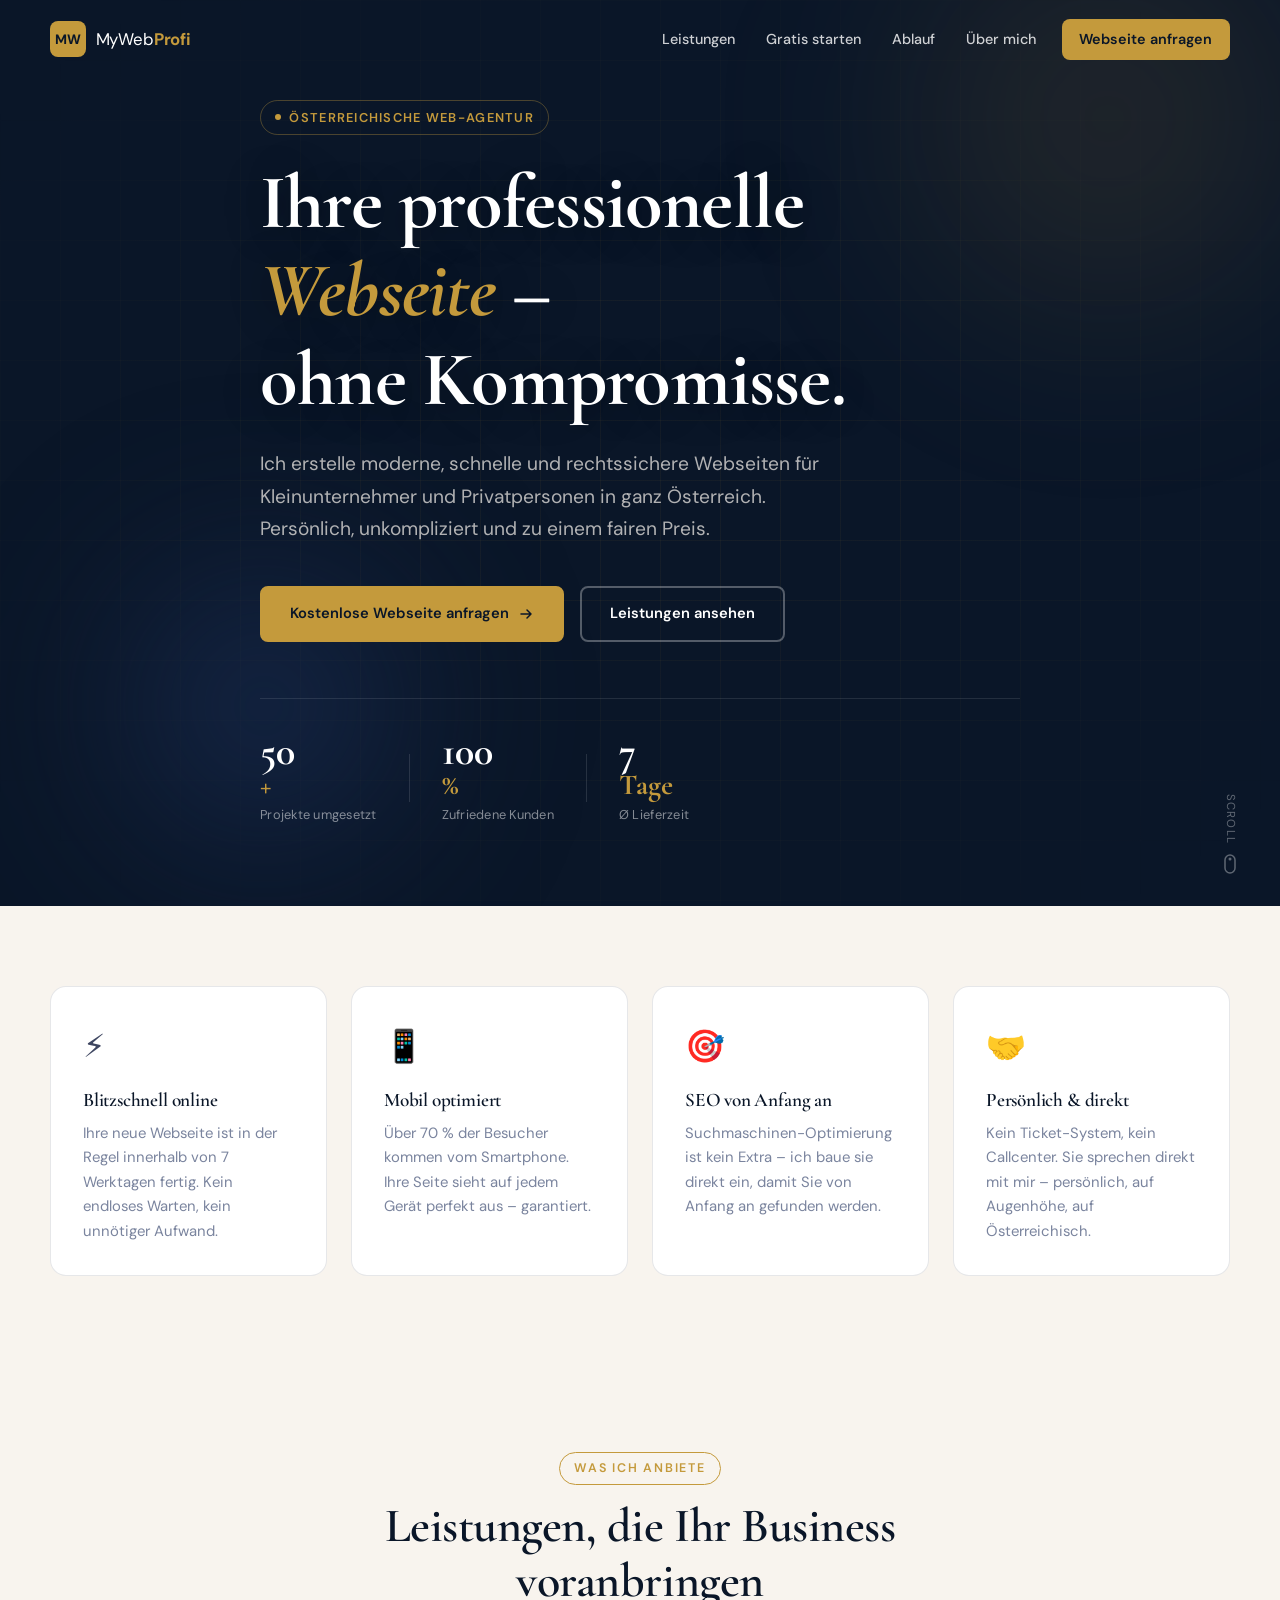
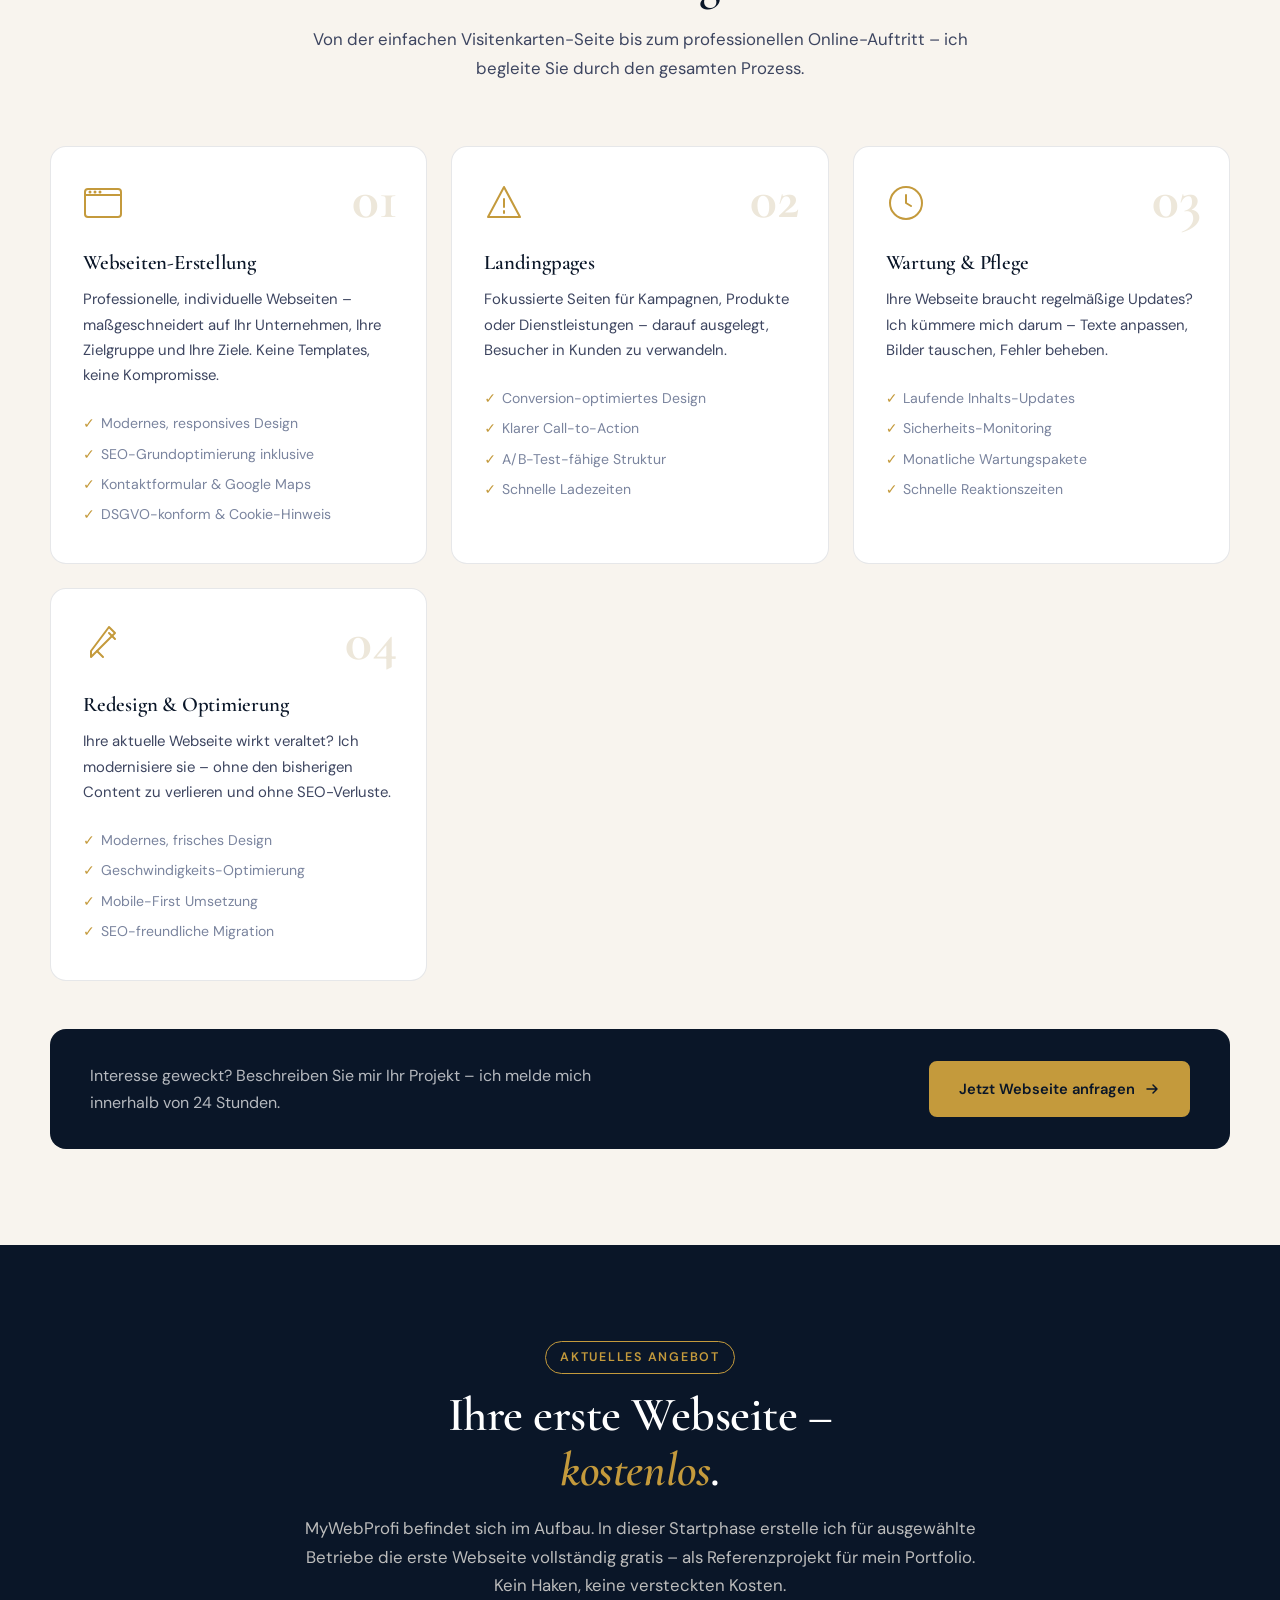
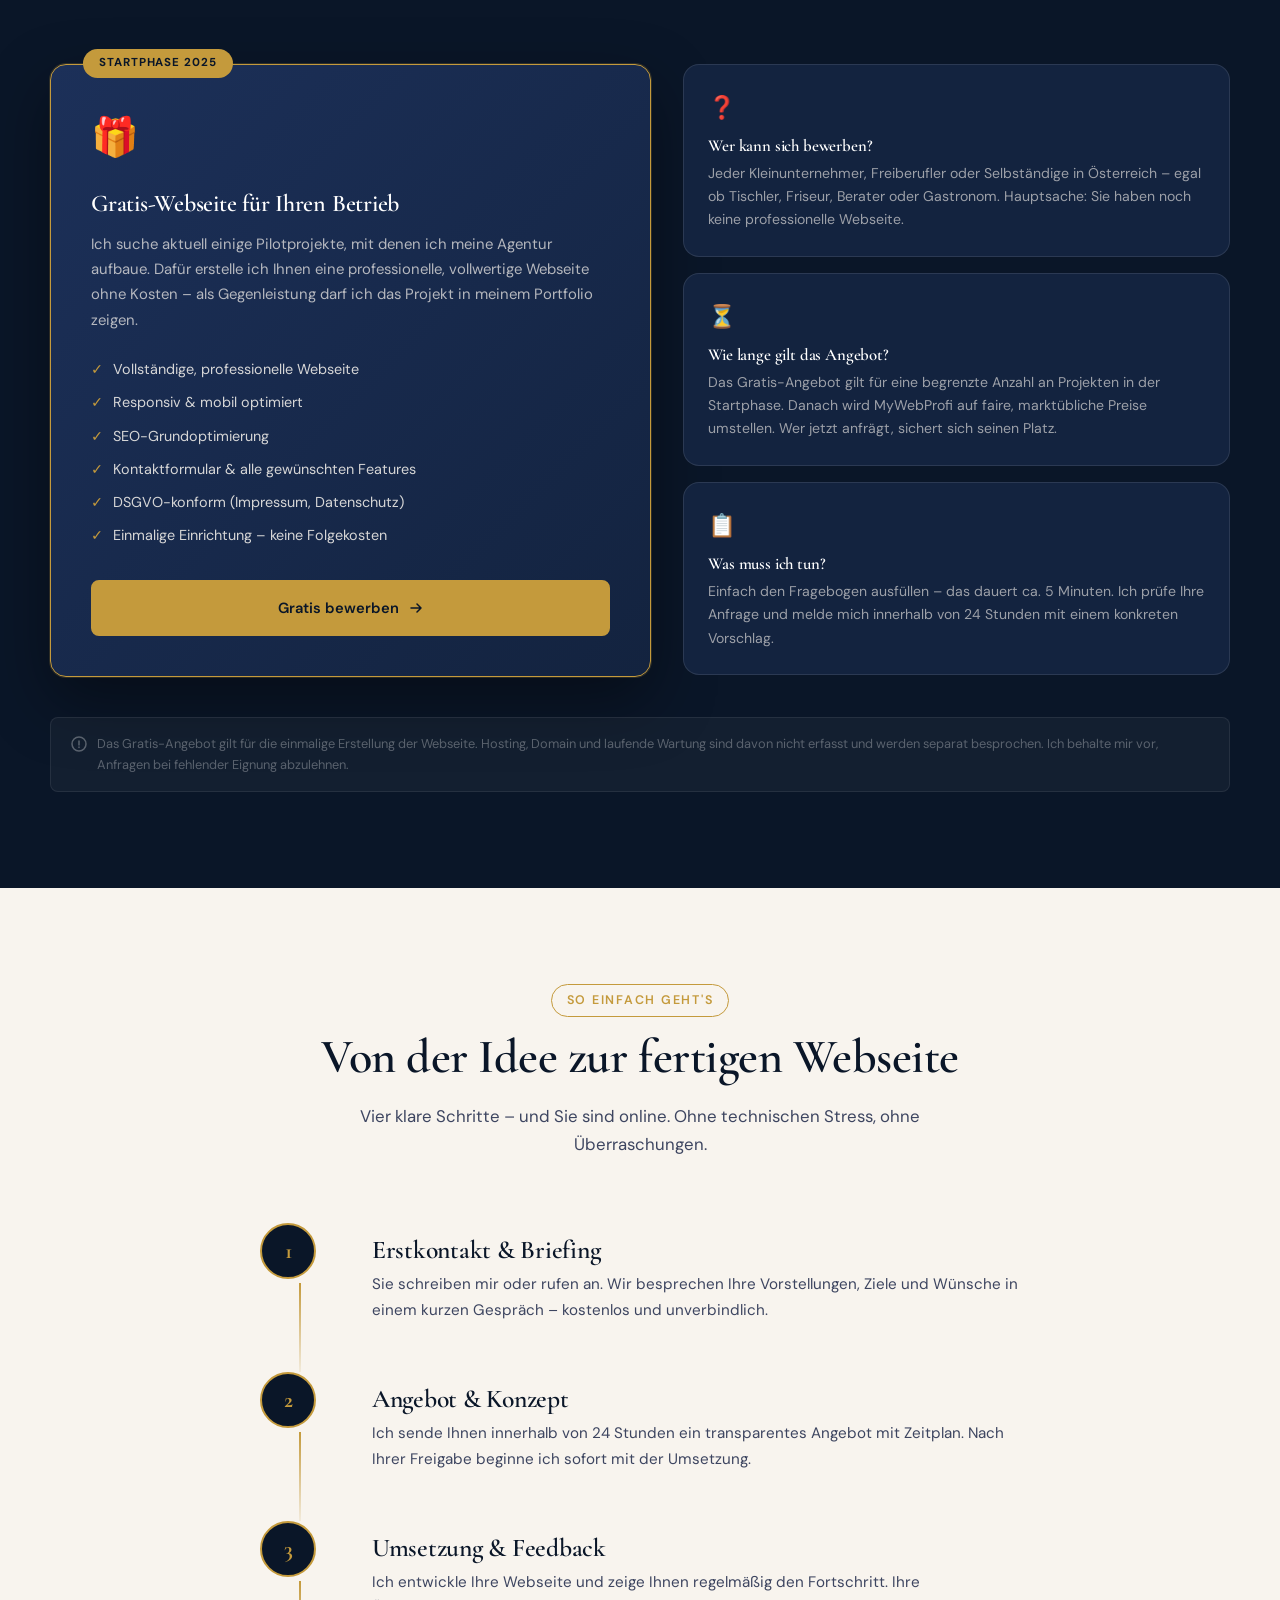
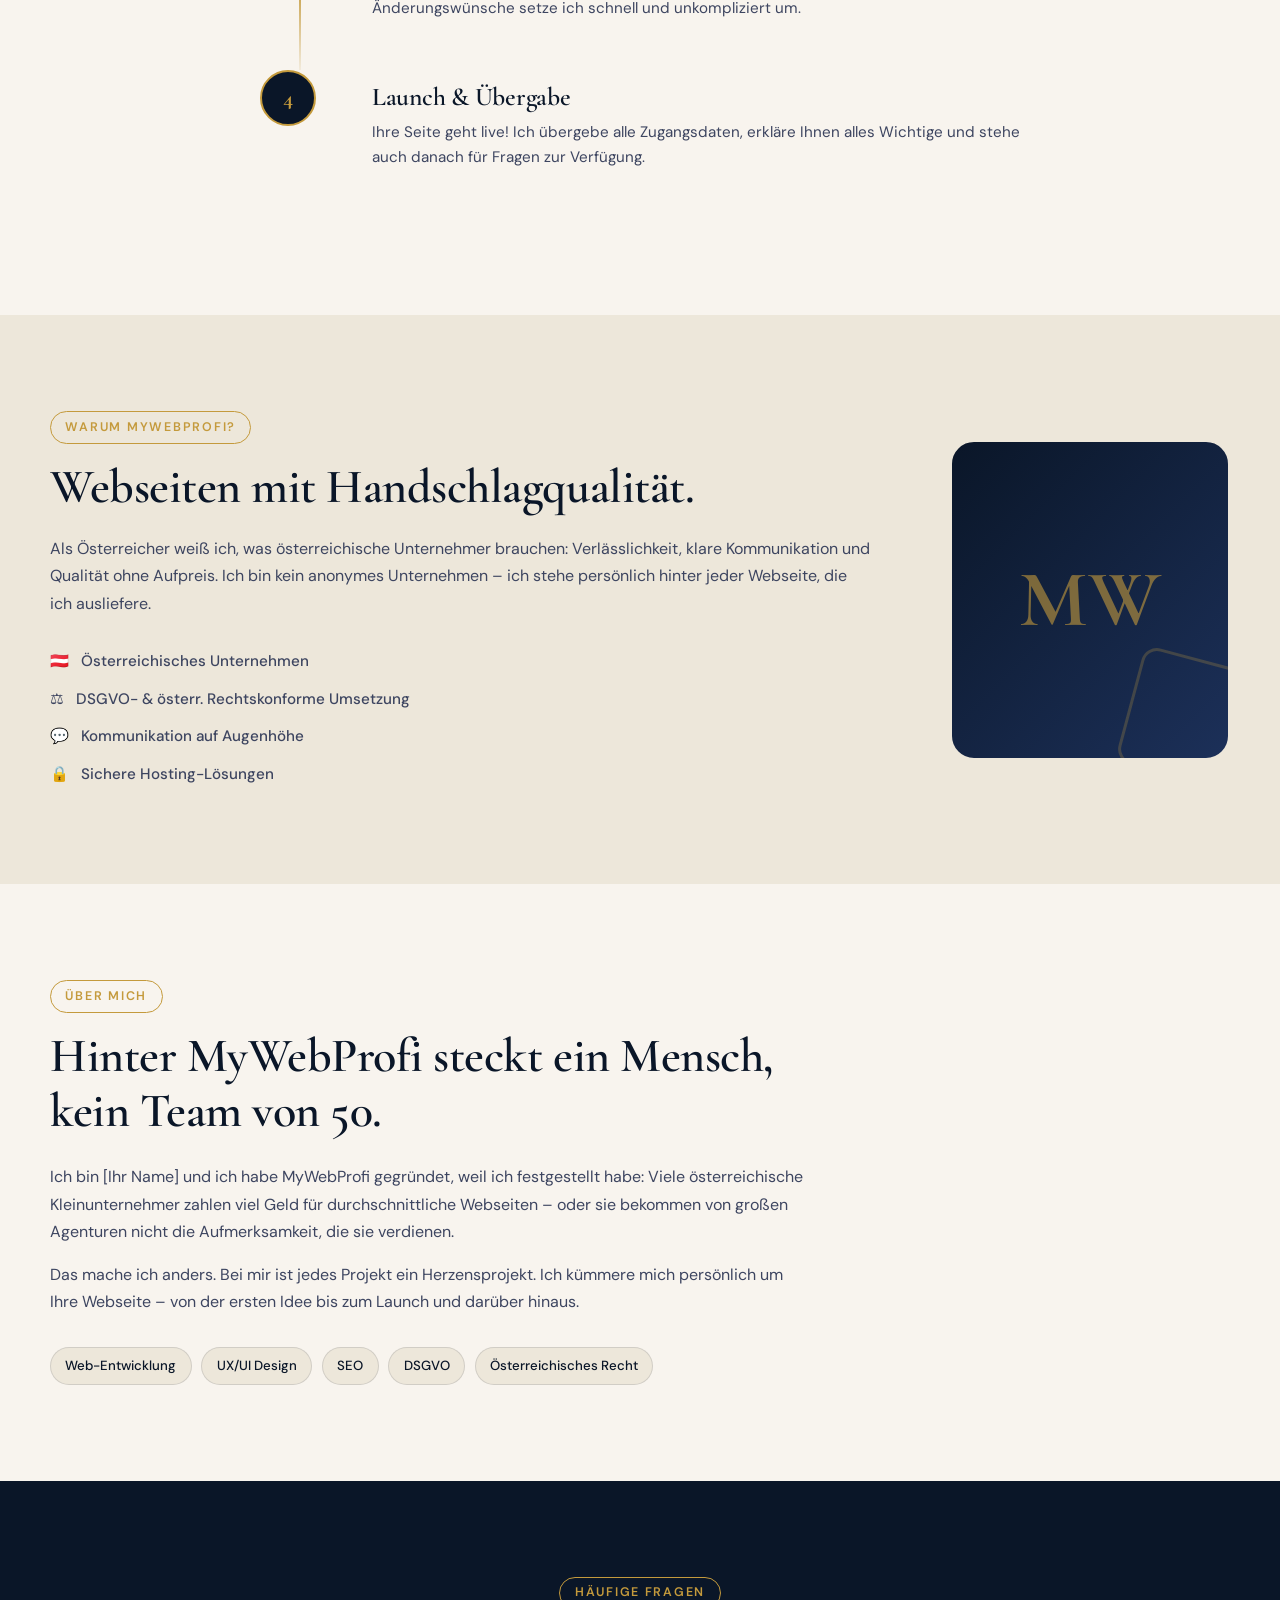
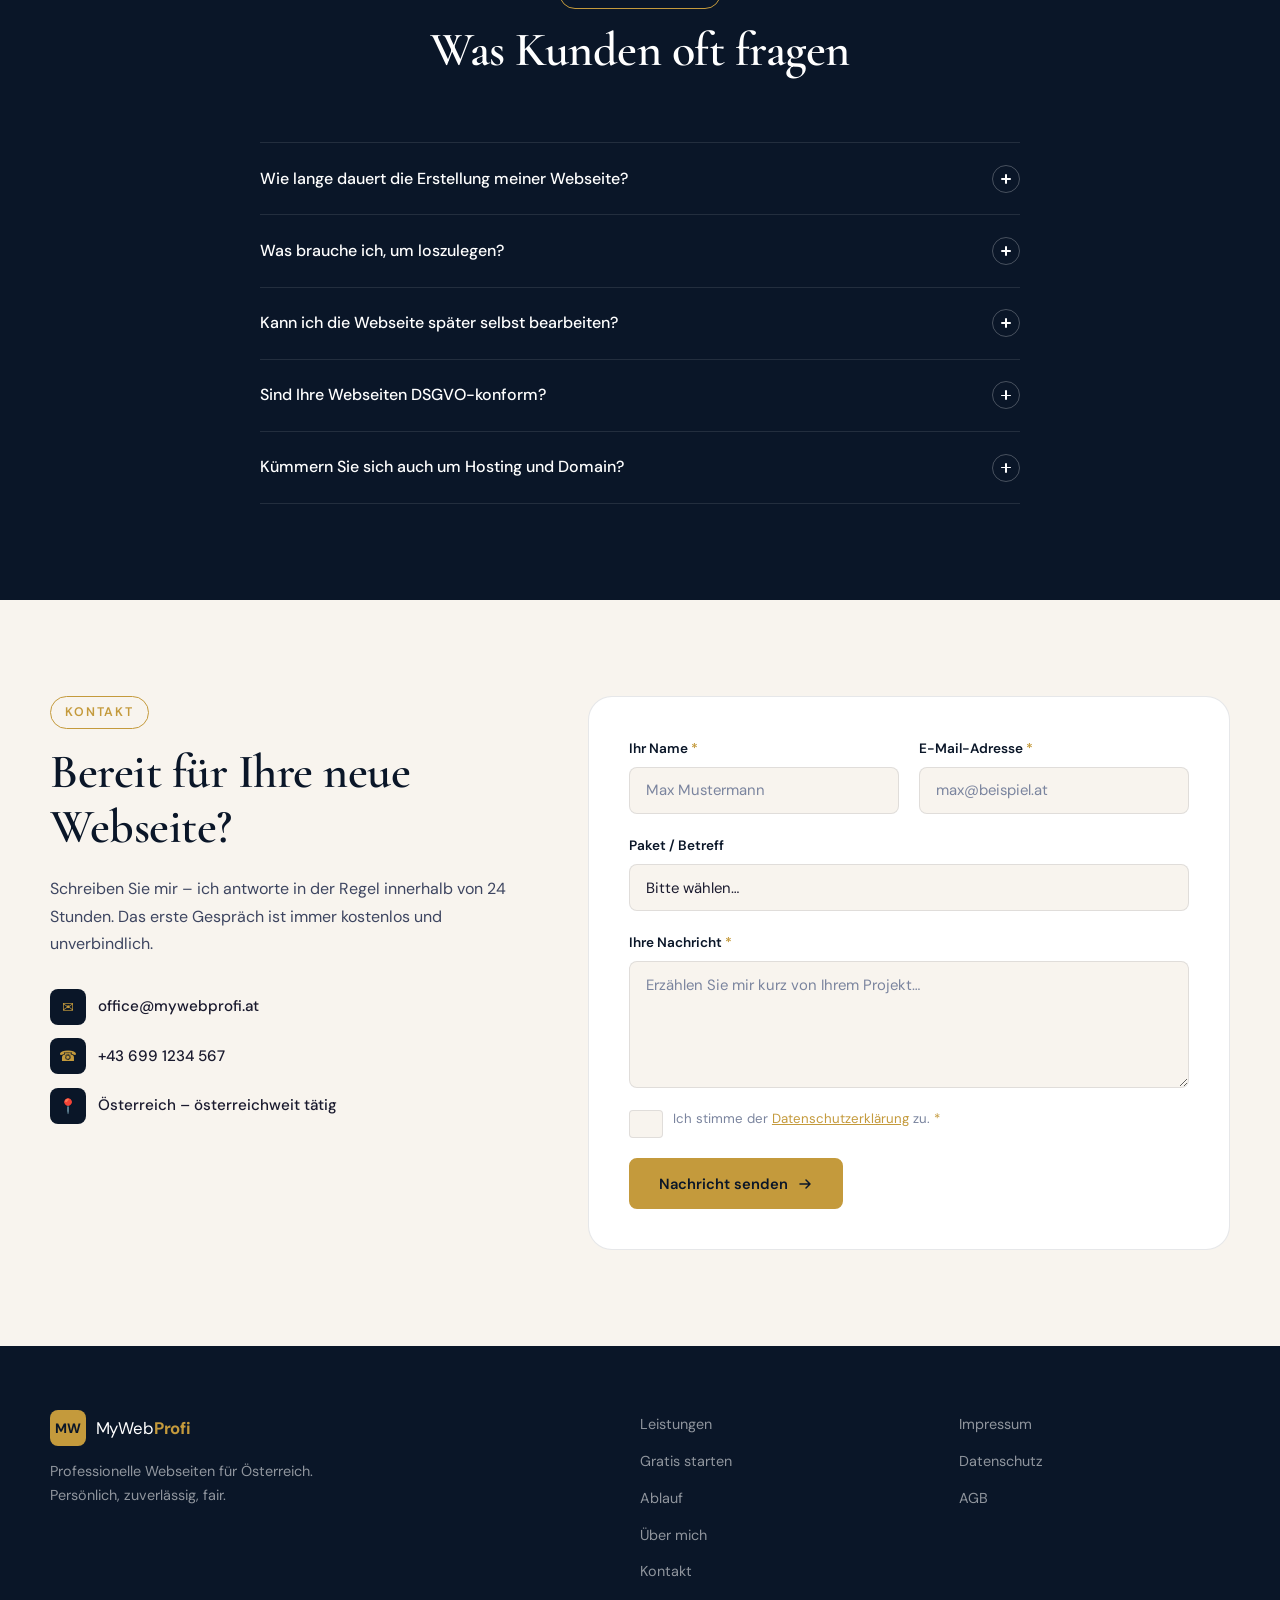
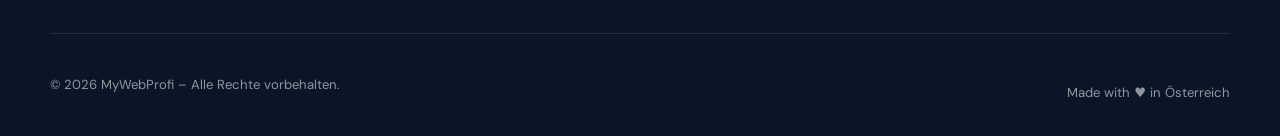
==== index.html @ 0e483250 "Add files via upload" ====
<!DOCTYPE html>
<html lang="de">
<head>
  <meta charset="UTF-8" />
  <meta name="viewport" content="width=device-width, initial-scale=1.0" />
  <title>MyWebProfi – Professionelle Webseiten für Österreich</title>
  <meta name="description" content="MyWebProfi erstellt professionelle, moderne Webseiten für Privat- und Kleinunternehmer in Österreich. Schnell, günstig, zuverlässig. Jetzt Angebot anfragen!" />
  <meta name="keywords" content="Webseite erstellen Österreich, Webdesign, Homepage, Kleinunternehmer, günstige Webseite" />
  <meta name="author" content="MyWebProfi" />

  <!-- Open Graph -->
  <meta property="og:title" content="MyWebProfi – Professionelle Webseiten für Österreich" />
  <meta property="og:description" content="Moderne, professionelle Webseiten für Kleinunternehmer und Privat­personen in Österreich. Schnell online – ohne Stress." />
  <meta property="og:type" content="website" />
  <meta property="og:url" content="https://mywebprofi.at" />
  <meta property="og:image" content="https://mywebprofi.at/og-image.jpg" />
  <meta property="og:locale" content="de_AT" />

  <!-- Twitter Card -->
  <meta name="twitter:card" content="summary_large_image" />
  <meta name="twitter:title" content="MyWebProfi – Professionelle Webseiten für Österreich" />
  <meta name="twitter:description" content="Moderne Webseiten für Kleinunternehmer in Österreich. Jetzt Angebot anfragen!" />

  <!-- Canonical -->
  <link rel="canonical" href="https://mywebprofi.at" />

  <!-- Fonts -->
  <link rel="preconnect" href="https://fonts.googleapis.com" />
  <link rel="preconnect" href="https://fonts.gstatic.com" crossorigin />
  <link href="https://fonts.googleapis.com/css2?family=Cormorant+Garamond:ital,wght@0,400;0,600;0,700;1,400&family=DM+Sans:wght@300;400;500;600&display=swap" rel="stylesheet" />

  <link rel="stylesheet" href="style.css" />
</head>
<body>

  <!-- =================== NAVIGATION =================== -->
  <header class="site-header" id="site-header" role="banner">
    <nav class="nav-inner" aria-label="Hauptnavigation">
      <a href="#hero" class="logo" aria-label="MyWebProfi Startseite">
        <span class="logo-mark">MW</span>
        <span class="logo-text">MyWeb<strong>Profi</strong></span>
      </a>
      <button class="nav-toggle" id="nav-toggle" aria-label="Menü öffnen" aria-expanded="false" aria-controls="nav-links">
        <span></span><span></span><span></span>
      </button>
      <ul class="nav-links" id="nav-links" role="list">
        <li><a href="#leistungen">Leistungen</a></li>
        <li><a href="#startangebot">Gratis starten</a></li>
        <li><a href="#prozess">Ablauf</a></li>
        <li><a href="#ueber-mich">Über mich</a></li>
        <li><a href="kundenbrief.html" class="nav-cta">Webseite anfragen</a></li>
      </ul>
    </nav>
  </header>

  <main id="main-content">

    <!-- =================== HERO =================== -->
    <section class="hero" id="hero" aria-label="Willkommen">
      <div class="hero-bg" aria-hidden="true">
        <div class="hero-grid"></div>
        <div class="hero-glow glow-1"></div>
        <div class="hero-glow glow-2"></div>
      </div>
      <div class="hero-content container">
        <div class="hero-badge reveal">
          <span class="badge-dot" aria-hidden="true"></span>
          Österreichische Web-Agentur
        </div>
        <h1 class="hero-title reveal">
          Ihre professionelle<br />
          <em>Webseite</em> –<br />
          ohne Kompromisse.
        </h1>
        <p class="hero-subtitle reveal">
          Ich erstelle moderne, schnelle und rechtssichere Webseiten für
          Kleinunternehmer und Privat&shy;personen in ganz Österreich.
          Persönlich, unkompliziert und zu einem fairen Preis.
        </p>
        <div class="hero-actions reveal">
          <a href="kundenbrief.html" class="btn btn-primary">
            Kostenlose Webseite anfragen
            <svg width="16" height="16" viewBox="0 0 16 16" fill="none" aria-hidden="true"><path d="M3 8h10M9 4l4 4-4 4" stroke="currentColor" stroke-width="1.5" stroke-linecap="round" stroke-linejoin="round"/></svg>
          </a>
          <a href="#leistungen" class="btn btn-ghost">Leistungen ansehen</a>
        </div>
        <div class="hero-stats reveal" role="list" aria-label="Statistiken">
          <div class="stat" role="listitem">
            <span class="stat-number" data-target="50">0</span><span class="stat-plus">+</span>
            <span class="stat-label">Projekte umgesetzt</span>
          </div>
          <div class="stat-divider" aria-hidden="true"></div>
          <div class="stat" role="listitem">
            <span class="stat-number" data-target="100">0</span><span class="stat-plus">%</span>
            <span class="stat-label">Zufriedene Kunden</span>
          </div>
          <div class="stat-divider" aria-hidden="true"></div>
          <div class="stat" role="listitem">
            <span class="stat-number" data-target="7">0</span><span class="stat-plus"> Tage</span>
            <span class="stat-label">Ø Lieferzeit</span>
          </div>
        </div>
      </div>
      <div class="hero-scroll-hint" aria-hidden="true">
        <span>Scroll</span>
        <svg width="12" height="20" viewBox="0 0 12 20" fill="none"><rect x="1" y="1" width="10" height="18" rx="5" stroke="currentColor" stroke-width="1.5"/><circle cx="6" cy="5" r="1.5" fill="currentColor" class="scroll-dot"/></svg>
      </div>
    </section>

    <!-- =================== USPs =================== -->
    <section class="usps" aria-label="Unsere Stärken">
      <div class="container">
        <div class="usps-grid">
          <div class="usp-card reveal">
            <div class="usp-icon" aria-hidden="true">⚡</div>
            <h3>Blitzschnell online</h3>
            <p>Ihre neue Webseite ist in der Regel innerhalb von 7 Werktagen fertig. Kein endloses Warten, kein unnötiger Aufwand.</p>
          </div>
          <div class="usp-card reveal">
            <div class="usp-icon" aria-hidden="true">📱</div>
            <h3>Mobil optimiert</h3>
            <p>Über 70 % der Besucher kommen vom Smartphone. Ihre Seite sieht auf jedem Gerät perfekt aus – garantiert.</p>
          </div>
          <div class="usp-card reveal">
            <div class="usp-icon" aria-hidden="true">🎯</div>
            <h3>SEO von Anfang an</h3>
            <p>Suchmaschinen-Optimierung ist kein Extra – ich baue sie direkt ein, damit Sie von Anfang an gefunden werden.</p>
          </div>
          <div class="usp-card reveal">
            <div class="usp-icon" aria-hidden="true">🤝</div>
            <h3>Persönlich & direkt</h3>
            <p>Kein Ticket-System, kein Callcenter. Sie sprechen direkt mit mir – persönlich, auf Augenhöhe, auf Österreichisch.</p>
          </div>
        </div>
      </div>
    </section>

    <!-- =================== LEISTUNGEN =================== -->
    <section class="leistungen section" id="leistungen" aria-labelledby="leistungen-title">
      <div class="container">
        <div class="section-header reveal">
          <span class="section-label">Was ich anbiete</span>
          <h2 id="leistungen-title">Leistungen, die Ihr Business voranbringen</h2>
          <p>Von der einfachen Visitenkarten-Seite bis zum professionellen Online-Auftritt – ich begleite Sie durch den gesamten Prozess.</p>
        </div>
        <div class="leistungen-grid">
          <article class="leistung-card reveal" aria-label="Webseiten-Erstellung">
            <div class="leistung-num" aria-hidden="true">01</div>
            <div class="leistung-icon" aria-hidden="true">
              <svg viewBox="0 0 40 40" fill="none" xmlns="http://www.w3.org/2000/svg" width="40" height="40"><rect x="2" y="6" width="36" height="28" rx="3" stroke="currentColor" stroke-width="2"/><path d="M2 12h36" stroke="currentColor" stroke-width="2"/><circle cx="7" cy="9" r="1.5" fill="currentColor"/><circle cx="12" cy="9" r="1.5" fill="currentColor"/><circle cx="17" cy="9" r="1.5" fill="currentColor"/></svg>
            </div>
            <h3>Webseiten-Erstellung</h3>
            <p>Professionelle, individuelle Webseiten – maßgeschneidert auf Ihr Unternehmen, Ihre Zielgruppe und Ihre Ziele. Keine Templates, keine Kompromisse.</p>
            <ul class="leistung-features" role="list">
              <li>Modernes, responsives Design</li>
              <li>SEO-Grundoptimierung inklusive</li>
              <li>Kontaktformular & Google Maps</li>
              <li>DSGVO-konform & Cookie-Hinweis</li>
            </ul>
          </article>

          <article class="leistung-card reveal" aria-label="Landingpages">
            <div class="leistung-num" aria-hidden="true">02</div>
            <div class="leistung-icon" aria-hidden="true">
              <svg viewBox="0 0 40 40" fill="none" xmlns="http://www.w3.org/2000/svg" width="40" height="40"><path d="M20 4L36 34H4L20 4Z" stroke="currentColor" stroke-width="2" stroke-linejoin="round"/><path d="M20 16v8M20 28v2" stroke="currentColor" stroke-width="2" stroke-linecap="round"/></svg>
            </div>
            <h3>Landingpages</h3>
            <p>Fokussierte Seiten für Kampagnen, Produkte oder Dienstleistungen – darauf ausgelegt, Besucher in Kunden zu verwandeln.</p>
            <ul class="leistung-features" role="list">
              <li>Conversion-optimiertes Design</li>
              <li>Klarer Call-to-Action</li>
              <li>A/B-Test-fähige Struktur</li>
              <li>Schnelle Ladezeiten</li>
            </ul>
          </article>

          <article class="leistung-card reveal" aria-label="Wartung & Pflege">
            <div class="leistung-num" aria-hidden="true">03</div>
            <div class="leistung-icon" aria-hidden="true">
              <svg viewBox="0 0 40 40" fill="none" xmlns="http://www.w3.org/2000/svg" width="40" height="40"><circle cx="20" cy="20" r="16" stroke="currentColor" stroke-width="2"/><path d="M20 12v8l5 3" stroke="currentColor" stroke-width="2" stroke-linecap="round" stroke-linejoin="round"/></svg>
            </div>
            <h3>Wartung & Pflege</h3>
            <p>Ihre Webseite braucht regelmäßige Updates? Ich kümmere mich darum – Texte anpassen, Bilder tauschen, Fehler beheben.</p>
            <ul class="leistung-features" role="list">
              <li>Laufende Inhalts-Updates</li>
              <li>Sicherheits-Monitoring</li>
              <li>Monatliche Wartungspakete</li>
              <li>Schnelle Reaktionszeiten</li>
            </ul>
          </article>

          <article class="leistung-card reveal" aria-label="Redesign & Optimierung">
            <div class="leistung-num" aria-hidden="true">04</div>
            <div class="leistung-icon" aria-hidden="true">
              <svg viewBox="0 0 40 40" fill="none" xmlns="http://www.w3.org/2000/svg" width="40" height="40"><path d="M8 32l6-6 18-18-6-6L8 26v6z" stroke="currentColor" stroke-width="2" stroke-linejoin="round"/><path d="M26 8l6 6M14 26l6 6" stroke="currentColor" stroke-width="2" stroke-linecap="round"/></svg>
            </div>
            <h3>Redesign & Optimierung</h3>
            <p>Ihre aktuelle Webseite wirkt veraltet? Ich modernisiere sie – ohne den bisherigen Content zu verlieren und ohne SEO-Verluste.</p>
            <ul class="leistung-features" role="list">
              <li>Modernes, frisches Design</li>
              <li>Geschwindigkeits-Optimierung</li>
              <li>Mobile-First Umsetzung</li>
              <li>SEO-freundliche Migration</li>
            </ul>
          </article>
        </div>

        <!-- CTA unter Leistungen -->
        <div class="leistungen-cta reveal">
          <p>Interesse geweckt? Beschreiben Sie mir Ihr Projekt – ich melde mich innerhalb von 24&nbsp;Stunden.</p>
          <a href="kundenbrief.html" class="btn btn-primary">
            Jetzt Webseite anfragen
            <svg width="16" height="16" viewBox="0 0 16 16" fill="none" aria-hidden="true"><path d="M3 8h10M9 4l4 4-4 4" stroke="currentColor" stroke-width="1.5" stroke-linecap="round" stroke-linejoin="round"/></svg>
          </a>
        </div>

      </div>
    </section>

    <!-- =================== STARTANGEBOT =================== -->
    <section class="startangebot section section-dark" id="startangebot" aria-labelledby="startangebot-title">
      <div class="container">
        <div class="section-header reveal">
          <span class="section-label">Aktuelles Angebot</span>
          <h2 id="startangebot-title">Ihre erste Webseite –<br /><em>kostenlos</em>.</h2>
          <p>MyWebProfi befindet sich im Aufbau. In dieser Startphase erstelle ich für ausgewählte Betriebe die erste Webseite vollständig gratis – als Referenzprojekt für mein Portfolio. Kein Haken, keine versteckten Kosten.</p>
        </div>

        <div class="startangebot-grid">

          <div class="sa-card sa-main reveal">
            <div class="sa-badge">Startphase 2025</div>
            <div class="sa-icon" aria-hidden="true">🎁</div>
            <h3>Gratis-Webseite für Ihren Betrieb</h3>
            <p>Ich suche aktuell einige Pilotprojekte, mit denen ich meine Agentur aufbaue. Dafür erstelle ich Ihnen eine professionelle, vollwertige Webseite ohne Kosten – als Gegenleistung darf ich das Projekt in meinem Portfolio zeigen.</p>
            <ul class="sa-features" role="list">
              <li><span aria-hidden="true">✓</span> Vollständige, professionelle Webseite</li>
              <li><span aria-hidden="true">✓</span> Responsiv & mobil optimiert</li>
              <li><span aria-hidden="true">✓</span> SEO-Grundoptimierung</li>
              <li><span aria-hidden="true">✓</span> Kontaktformular & alle gewünschten Features</li>
              <li><span aria-hidden="true">✓</span> DSGVO-konform (Impressum, Datenschutz)</li>
              <li><span aria-hidden="true">✓</span> Einmalige Einrichtung – keine Folgekosten</li>
            </ul>
            <a href="kundenbrief.html" class="btn btn-primary sa-btn">
              Gratis bewerben
              <svg width="16" height="16" viewBox="0 0 16 16" fill="none" aria-hidden="true"><path d="M3 8h10M9 4l4 4-4 4" stroke="currentColor" stroke-width="1.5" stroke-linecap="round" stroke-linejoin="round"/></svg>
            </a>
          </div>

          <div class="sa-side">
            <div class="sa-info-card reveal">
              <span class="sa-info-icon" aria-hidden="true">❓</span>
              <h4>Wer kann sich bewerben?</h4>
              <p>Jeder Kleinunternehmer, Freiberufler oder Selbständige in Österreich – egal ob Tischler, Friseur, Berater oder Gastronom. Hauptsache: Sie haben noch keine professionelle Webseite.</p>
            </div>
            <div class="sa-info-card reveal">
              <span class="sa-info-icon" aria-hidden="true">⏳</span>
              <h4>Wie lange gilt das Angebot?</h4>
              <p>Das Gratis-Angebot gilt für eine begrenzte Anzahl an Projekten in der Startphase. Danach wird MyWebProfi auf faire, marktübliche Preise umstellen. Wer jetzt anfrägt, sichert sich seinen Platz.</p>
            </div>
            <div class="sa-info-card reveal">
              <span class="sa-info-icon" aria-hidden="true">📋</span>
              <h4>Was muss ich tun?</h4>
              <p>Einfach den Fragebogen ausfüllen – das dauert ca. 5 Minuten. Ich prüfe Ihre Anfrage und melde mich innerhalb von 24 Stunden mit einem konkreten Vorschlag.</p>
            </div>
          </div>

        </div>

        <div class="sa-disclaimer reveal">
          <svg width="16" height="16" viewBox="0 0 16 16" fill="none" aria-hidden="true"><circle cx="8" cy="8" r="7" stroke="currentColor" stroke-width="1.5"/><path d="M8 5v4M8 11v.5" stroke="currentColor" stroke-width="1.5" stroke-linecap="round"/></svg>
          Das Gratis-Angebot gilt für die einmalige Erstellung der Webseite. Hosting, Domain und laufende Wartung sind davon nicht erfasst und werden separat besprochen. Ich behalte mir vor, Anfragen bei fehlender Eignung abzulehnen.
        </div>
      </div>
    </section>

    <!-- =================== PROZESS =================== -->
    <section class="prozess section" id="prozess" aria-labelledby="prozess-title">
      <div class="container">
        <div class="section-header reveal">
          <span class="section-label">So einfach geht's</span>
          <h2 id="prozess-title">Von der Idee zur fertigen Webseite</h2>
          <p>Vier klare Schritte – und Sie sind online. Ohne technischen Stress, ohne Überraschungen.</p>
        </div>
        <div class="prozess-steps">
          <div class="prozess-step reveal" role="listitem">
            <div class="step-number" aria-hidden="true">1</div>
            <div class="step-content">
              <h3>Erstkontakt & Briefing</h3>
              <p>Sie schreiben mir oder rufen an. Wir besprechen Ihre Vorstellungen, Ziele und Wünsche in einem kurzen Gespräch – kostenlos und unverbindlich.</p>
            </div>
          </div>
          <div class="prozess-step reveal" role="listitem">
            <div class="step-number" aria-hidden="true">2</div>
            <div class="step-content">
              <h3>Angebot & Konzept</h3>
              <p>Ich sende Ihnen innerhalb von 24 Stunden ein transparentes Angebot mit Zeitplan. Nach Ihrer Freigabe beginne ich sofort mit der Umsetzung.</p>
            </div>
          </div>
          <div class="prozess-step reveal" role="listitem">
            <div class="step-number" aria-hidden="true">3</div>
            <div class="step-content">
              <h3>Umsetzung & Feedback</h3>
              <p>Ich entwickle Ihre Webseite und zeige Ihnen regelmäßig den Fortschritt. Ihre Änderungswünsche setze ich schnell und unkompliziert um.</p>
            </div>
          </div>
          <div class="prozess-step reveal" role="listitem">
            <div class="step-number" aria-hidden="true">4</div>
            <div class="step-content">
              <h3>Launch & Übergabe</h3>
              <p>Ihre Seite geht live! Ich übergebe alle Zugangsdaten, erkläre Ihnen alles Wichtige und stehe auch danach für Fragen zur Verfügung.</p>
            </div>
          </div>
        </div>
      </div>
    </section>

    <!-- =================== VERTRAUEN =================== -->
    <section class="vertrauen section section-accent" aria-label="Warum mir vertrauen">
      <div class="container">
        <div class="vertrauen-inner">
          <div class="vertrauen-text reveal">
            <span class="section-label">Warum MyWebProfi?</span>
            <h2>Webseiten mit Handschlagqualität.</h2>
            <p>Als Österreicher weiß ich, was österreichische Unternehmer brauchen: Verlässlichkeit, klare Kommunikation und Qualität ohne Aufpreis. Ich bin kein anonymes Unternehmen – ich stehe persönlich hinter jeder Webseite, die ich ausliefere.</p>
            <ul class="vertrauen-liste" role="list">
              <li><span aria-hidden="true">🇦🇹</span> Österreichisches Unternehmen</li>
              <li><span aria-hidden="true">⚖️</span> DSGVO- & österr. Rechtskonforme Umsetzung</li>
              <li><span aria-hidden="true">💬</span> Kommunikation auf Augenhöhe</li>
              <li><span aria-hidden="true">🔒</span> Sichere Hosting-Lösungen</li>
            </ul>
          </div>
          <div class="vertrauen-bild reveal" aria-hidden="true">
            <div class="bild-placeholder">
              <!-- TODO: Ihr Profilfoto hier einfügen -->
              <div class="bild-initials" aria-label="Platzhalter Profilfoto">MW</div>
              <div class="bild-deco"></div>
            </div>
          </div>
        </div>
      </div>
    </section>

    <!-- =================== ÜBER MICH =================== -->
    <section class="ueber-mich section" id="ueber-mich" aria-labelledby="ueber-title">
      <div class="container">
        <div class="ueber-inner">
          <div class="ueber-content reveal">
            <span class="section-label">Über mich</span>
            <h2 id="ueber-title">Hinter MyWebProfi steckt ein Mensch, kein Team von 50.</h2>
            <p>Ich bin [Ihr Name] und ich habe MyWebProfi gegründet, weil ich festgestellt habe: Viele österreichische Kleinunternehmer zahlen viel Geld für durchschnittliche Webseiten – oder sie bekommen von großen Agenturen nicht die Aufmerksamkeit, die sie verdienen.</p>
            <p>Das mache ich anders. Bei mir ist jedes Projekt ein Herzensprojekt. Ich kümmere mich persönlich um Ihre Webseite – von der ersten Idee bis zum Launch und darüber hinaus.</p>
            <div class="ueber-skills">
              <div class="skill-tag">Web-Entwicklung</div>
              <div class="skill-tag">UX/UI Design</div>
              <div class="skill-tag">SEO</div>
              <div class="skill-tag">DSGVO</div>
              <div class="skill-tag">Österreichisches Recht</div>
            </div>
          </div>
        </div>
      </div>
    </section>

    <!-- =================== FAQ =================== -->
    <section class="faq section section-dark" aria-labelledby="faq-title">
      <div class="container">
        <div class="section-header reveal">
          <span class="section-label">Häufige Fragen</span>
          <h2 id="faq-title">Was Kunden oft fragen</h2>
        </div>
        <div class="faq-list" role="list">
          <div class="faq-item reveal" role="listitem">
            <button class="faq-question" aria-expanded="false" aria-controls="faq-1">
              Wie lange dauert die Erstellung meiner Webseite?
              <span class="faq-icon" aria-hidden="true"></span>
            </button>
            <div class="faq-answer" id="faq-1" role="region" hidden>
              <p>Bei vollständigen Unterlagen (Texte, Bilder, Logo) dauert eine einfache Webseite 5–7 Werktage. Größere Projekte mit mehreren Unterseiten können 2–3 Wochen in Anspruch nehmen. Den genauen Zeitplan erhalten Sie im Angebot.</p>
            </div>
          </div>
          <div class="faq-item reveal" role="listitem">
            <button class="faq-question" aria-expanded="false" aria-controls="faq-2">
              Was brauche ich, um loszulegen?
              <span class="faq-icon" aria-hidden="true"></span>
            </button>
            <div class="faq-answer" id="faq-2" role="region" hidden>
              <p>Im Idealfall: Ihr Logo, Texte über Ihr Unternehmen und Fotos. Falls Sie diese noch nicht haben, helfe ich Ihnen dabei – ich erstelle Platzhaltertexte, berate zur Bildauswahl und übernehme die technische Einrichtung vollständig.</p>
            </div>
          </div>
          <div class="faq-item reveal" role="listitem">
            <button class="faq-question" aria-expanded="false" aria-controls="faq-3">
              Kann ich die Webseite später selbst bearbeiten?
              <span class="faq-icon" aria-hidden="true"></span>
            </button>
            <div class="faq-answer" id="faq-3" role="region" hidden>
              <p>Ja! Auf Wunsch richte ich ein einfaches Content-Management-System (CMS) ein, mit dem Sie Texte und Bilder selbst ändern können – ohne Programmierkenntnisse. Alternativ übernehme ich das laufende Update gegen eine kleine Monatsgebühr.</p>
            </div>
          </div>
          <div class="faq-item reveal" role="listitem">
            <button class="faq-question" aria-expanded="false" aria-controls="faq-4">
              Sind Ihre Webseiten DSGVO-konform?
              <span class="faq-icon" aria-hidden="true"></span>
            </button>
            <div class="faq-answer" id="faq-4" role="region" hidden>
              <p>Ja. Jede Webseite wird mit Datenschutzerklärung, Impressum, Cookie-Hinweis und DSGVO-konformem Kontaktformular ausgeliefert. Ich orientiere mich dabei an der österreichischen und europäischen Rechtslage. Für individuelle Rechtsberatung empfehle ich jedoch zusätzlich einen Anwalt.</p>
            </div>
          </div>
          <div class="faq-item reveal" role="listitem">
            <button class="faq-question" aria-expanded="false" aria-controls="faq-5">
              Kümmern Sie sich auch um Hosting und Domain?
              <span class="faq-icon" aria-hidden="true"></span>
            </button>
            <div class="faq-answer" id="faq-5" role="region" hidden>
              <p>Ja! Ich empfehle und richte geeignete Hosting-Lösungen ein und helfe bei der Domain-Registrierung. Auf Wunsch übernehme ich auch die komplette technische Verwaltung, sodass Sie sich um nichts kümmern müssen.</p>
            </div>
          </div>
        </div>
      </div>
    </section>

    <!-- =================== KONTAKT =================== -->
    <section class="kontakt section" id="kontakt" aria-labelledby="kontakt-title">
      <div class="container">
        <div class="kontakt-inner">
          <div class="kontakt-info reveal">
            <span class="section-label">Kontakt</span>
            <h2 id="kontakt-title">Bereit für Ihre neue Webseite?</h2>
            <p>Schreiben Sie mir – ich antworte in der Regel innerhalb von 24 Stunden. Das erste Gespräch ist immer kostenlos und unverbindlich.</p>
            <div class="kontakt-daten">
              <a href="mailto:office@mywebprofi.at" class="kontakt-link" aria-label="E-Mail an MyWebProfi senden">
                <span class="kontakt-link-icon" aria-hidden="true">✉</span>
                office@mywebprofi.at
              </a>
              <a href="tel:+4369911234567" class="kontakt-link" aria-label="MyWebProfi anrufen">
                <span class="kontakt-link-icon" aria-hidden="true">☎</span>
                +43 699 1234 567
              </a>
              <span class="kontakt-link">
                <span class="kontakt-link-icon" aria-hidden="true">📍</span>
                Österreich – österreichweit tätig
              </span>
            </div>
          </div>

          <form class="kontakt-form reveal" id="kontakt-form" novalidate aria-label="Kontaktformular">
            <div class="form-row">
              <div class="form-group">
                <label for="name">Ihr Name <span aria-label="Pflichtfeld">*</span></label>
                <input type="text" id="name" name="name" required autocomplete="name" placeholder="Max Mustermann" aria-required="true" />
              </div>
              <div class="form-group">
                <label for="email">E-Mail-Adresse <span aria-label="Pflichtfeld">*</span></label>
                <input type="email" id="email" name="email" required autocomplete="email" placeholder="max@beispiel.at" aria-required="true" />
              </div>
            </div>
            <div class="form-group">
              <label for="betreff">Paket / Betreff</label>
              <select id="betreff" name="betreff" autocomplete="off">
                <option value="">Bitte wählen…</option>
                <option value="starter">Starter Paket</option>
                <option value="professional">Professional Paket</option>
                <option value="premium">Premium Paket</option>
                <option value="redesign">Redesign meiner Webseite</option>
                <option value="wartung">Wartung & Pflege</option>
                <option value="sonstiges">Sonstiges</option>
              </select>
            </div>
            <div class="form-group">
              <label for="nachricht">Ihre Nachricht <span aria-label="Pflichtfeld">*</span></label>
              <textarea id="nachricht" name="nachricht" required rows="5" placeholder="Erzählen Sie mir kurz von Ihrem Projekt…" aria-required="true"></textarea>
            </div>
            <div class="form-check">
              <input type="checkbox" id="datenschutz" name="datenschutz" required aria-required="true" />
              <label for="datenschutz">Ich stimme der <a href="/datenschutz" target="_blank">Datenschutzerklärung</a> zu. <span aria-label="Pflichtfeld">*</span></label>
            </div>
            <button type="submit" class="btn btn-primary form-submit" aria-label="Nachricht absenden">
              <span class="btn-text">Nachricht senden</span>
              <svg width="16" height="16" viewBox="0 0 16 16" fill="none" aria-hidden="true"><path d="M3 8h10M9 4l4 4-4 4" stroke="currentColor" stroke-width="1.5" stroke-linecap="round" stroke-linejoin="round"/></svg>
            </button>
            <div class="form-success" id="form-success" role="alert" aria-live="polite" hidden>
              <span aria-hidden="true">✓</span> Danke! Ich melde mich innerhalb von 24 Stunden.
            </div>
          </form>
        </div>
      </div>
    </section>

  </main>

  <!-- =================== FOOTER =================== -->
  <footer class="site-footer" role="contentinfo">
    <div class="container">
      <div class="footer-inner">
        <div class="footer-brand">
          <a href="#hero" class="logo" aria-label="MyWebProfi Startseite">
            <span class="logo-mark">MW</span>
            <span class="logo-text">MyWeb<strong>Profi</strong></span>
          </a>
          <p>Professionelle Webseiten für Österreich. Persönlich, zuverlässig, fair.</p>
        </div>
        <nav class="footer-nav" aria-label="Footer Navigation">
          <ul role="list">
            <li><a href="#leistungen">Leistungen</a></li>
            <li><a href="#startangebot">Gratis starten</a></li>
            <li><a href="#prozess">Ablauf</a></li>
            <li><a href="#ueber-mich">Über mich</a></li>
            <li><a href="#kontakt">Kontakt</a></li>
          </ul>
        </nav>
        <nav class="footer-legal" aria-label="Rechtliche Links">
          <ul role="list">
            <li><a href="/impressum">Impressum</a></li>
            <li><a href="/datenschutz">Datenschutz</a></li>
            <li><a href="/agb">AGB</a></li>
          </ul>
        </nav>
      </div>
      <div class="footer-bottom">
        <p>&copy; <span id="year"></span> MyWebProfi – Alle Rechte vorbehalten.</p>
        <p>Made with <span aria-label="Herz">♥</span> in Österreich</p>
      </div>
    </div>
  </footer>

  <!-- Back to top -->
  <button class="back-to-top" id="back-to-top" aria-label="Zurück nach oben" hidden>
    <svg viewBox="0 0 24 24" fill="none" width="20" height="20" aria-hidden="true"><path d="M18 15l-6-6-6 6" stroke="currentColor" stroke-width="2" stroke-linecap="round" stroke-linejoin="round"/></svg>
  </button>

  <script src="script.js"></script>
</body>
</html>
---- style.css ----
/* ============================================================
   MyWebProfi – style.css
   Farb-Konzept: Tiefes Navy + Warmes Gold + Creme
   Typografie: Cormorant Garamond (Display) + DM Sans (Body)
   ============================================================ */

/* ---------- CSS Custom Properties (Design Tokens) ---------- */
:root {
  /* Farben */
  --navy:        #0A1628;
  --navy-light:  #13233F;
  --navy-mid:    #1C3059;
  --gold:        #C49A3C;
  --gold-light:  #D4AC52;
  --gold-pale:   #F0DFA8;
  --cream:       #F8F4EE;
  --cream-dark:  #EDE7DA;
  --white:       #FFFFFF;
  --text-dark:   #1A1A2E;
  --text-body:   #3D4560;
  --text-muted:  #7A849E;
  --border:      rgba(10, 22, 40, 0.1);
  --border-dark: rgba(255,255,255,0.1);

  /* Typografie */
  --font-display: 'Cormorant Garamond', Georgia, serif;
  --font-body:    'DM Sans', system-ui, sans-serif;

  /* Abstände */
  --section-gap:  6rem;
  --container:    1180px;
  --radius-sm:    8px;
  --radius-md:    16px;
  --radius-lg:    24px;

  /* Übergänge */
  --ease-out:    cubic-bezier(0.22, 1, 0.36, 1);
  --ease-in-out: cubic-bezier(0.65, 0, 0.35, 1);
}

/* ---------- Reset & Base ---------- */
*, *::before, *::after { box-sizing: border-box; margin: 0; padding: 0; }

html {
  scroll-behavior: smooth;
  scroll-padding-top: 80px;
  -webkit-font-smoothing: antialiased;
}

body {
  font-family: var(--font-body);
  font-size: 1rem;
  line-height: 1.7;
  color: var(--text-body);
  background: var(--cream);
  overflow-x: hidden;
}

img { max-width: 100%; height: auto; display: block; }

a { color: inherit; text-decoration: none; }
a:focus-visible {
  outline: 2px solid var(--gold);
  outline-offset: 3px;
  border-radius: 2px;
}

ul { list-style: none; }

::selection { background: var(--gold); color: var(--white); }

/* ---------- Typography ---------- */
h1, h2, h3, h4 {
  font-family: var(--font-display);
  font-weight: 600;
  line-height: 1.15;
  color: var(--navy);
  letter-spacing: -0.01em;
}

h1 { font-size: clamp(2.8rem, 6vw, 5rem); font-weight: 700; }
h2 { font-size: clamp(2rem, 4vw, 3rem); }
h3 { font-size: clamp(1.25rem, 2.5vw, 1.6rem); }

em { font-style: italic; color: var(--gold); }

p + p { margin-top: 1rem; }

/* ---------- Layout Utilities ---------- */
.container {
  width: min(var(--container), 100% - 3rem);
  margin-inline: auto;
}

.section { padding-block: var(--section-gap); }

.section-dark {
  background: var(--navy);
  color: var(--cream);
}
.section-dark h1, .section-dark h2, .section-dark h3 {
  color: var(--white);
}
.section-dark p, .section-dark li { color: rgba(248,244,238,0.75); }

.section-accent { background: var(--cream-dark); }

.section-header {
  text-align: center;
  max-width: 680px;
  margin: 0 auto 4rem;
}
.section-header p {
  margin-top: 1rem;
  font-size: 1.05rem;
}

.section-label {
  display: inline-block;
  font-family: var(--font-body);
  font-size: 0.78rem;
  font-weight: 600;
  letter-spacing: 0.14em;
  text-transform: uppercase;
  color: var(--gold);
  margin-bottom: 0.85rem;
  padding: 0.3rem 0.9rem;
  border: 1px solid var(--gold);
  border-radius: 100px;
}

/* ---------- Buttons ---------- */
.btn {
  display: inline-flex;
  align-items: center;
  gap: 0.55rem;
  font-family: var(--font-body);
  font-size: 0.92rem;
  font-weight: 600;
  padding: 0.85rem 1.75rem;
  border-radius: var(--radius-sm);
  border: 2px solid transparent;
  cursor: pointer;
  transition: all 0.25s var(--ease-out);
  white-space: nowrap;
  text-decoration: none;
}

.btn-primary {
  background: var(--gold);
  color: var(--navy);
  border-color: var(--gold);
}
.btn-primary:hover {
  background: var(--gold-light);
  border-color: var(--gold-light);
  transform: translateY(-2px);
  box-shadow: 0 8px 24px rgba(196,154,60,0.35);
}

.btn-ghost {
  background: transparent;
  color: var(--white);
  border-color: rgba(255,255,255,0.3);
}
.btn-ghost:hover {
  border-color: var(--white);
  background: rgba(255,255,255,0.08);
}

.btn-outline {
  background: transparent;
  color: var(--gold);
  border-color: var(--gold);
}
.btn-outline:hover {
  background: var(--gold);
  color: var(--navy);
  transform: translateY(-2px);
}

/* ---------- Navigation ---------- */
.site-header {
  position: fixed;
  top: 0; left: 0; right: 0;
  z-index: 100;
  padding: 0;
  transition: background 0.3s var(--ease-out), box-shadow 0.3s var(--ease-out), padding 0.3s;
}

.site-header.scrolled {
  background: rgba(10, 22, 40, 0.97);
  backdrop-filter: blur(12px);
  box-shadow: 0 2px 24px rgba(0,0,0,0.2);
}

.nav-inner {
  display: flex;
  align-items: center;
  justify-content: space-between;
  width: min(var(--container), 100% - 3rem);
  margin-inline: auto;
  padding-block: 1.2rem;
  gap: 2rem;
}

/* Logo */
.logo {
  display: flex;
  align-items: center;
  gap: 0.6rem;
  color: var(--white);
  font-family: var(--font-body);
  font-size: 1.05rem;
  font-weight: 400;
  letter-spacing: -0.01em;
  text-decoration: none;
}
.logo-mark {
  width: 36px; height: 36px;
  background: var(--gold);
  color: var(--navy);
  border-radius: 8px;
  display: grid;
  place-items: center;
  font-weight: 700;
  font-size: 0.85rem;
  letter-spacing: 0;
  flex-shrink: 0;
  transition: transform 0.2s var(--ease-out);
}
.logo:hover .logo-mark { transform: rotate(-6deg) scale(1.05); }
.logo-text strong { font-weight: 700; color: var(--gold); }

/* Nav links */
.nav-links {
  display: flex;
  align-items: center;
  gap: 0.25rem;
}

.nav-links a {
  display: block;
  padding: 0.5rem 0.85rem;
  font-size: 0.9rem;
  font-weight: 500;
  color: rgba(255,255,255,0.8);
  border-radius: var(--radius-sm);
  transition: color 0.2s, background 0.2s;
}
.nav-links a:hover { color: var(--white); background: rgba(255,255,255,0.08); }

.nav-links .nav-cta {
  background: var(--gold);
  color: var(--navy);
  font-weight: 600;
  padding: 0.5rem 1.1rem;
  margin-left: 0.5rem;
}
.nav-links .nav-cta:hover { background: var(--gold-light); }

/* Mobile toggle */
.nav-toggle {
  display: none;
  flex-direction: column;
  gap: 5px;
  background: none;
  border: none;
  cursor: pointer;
  padding: 0.4rem;
}
.nav-toggle span {
  display: block;
  width: 24px;
  height: 2px;
  background: var(--white);
  border-radius: 2px;
  transition: transform 0.25s var(--ease-out), opacity 0.25s;
}
.nav-toggle.open span:nth-child(1) { transform: translateY(7px) rotate(45deg); }
.nav-toggle.open span:nth-child(2) { opacity: 0; }
.nav-toggle.open span:nth-child(3) { transform: translateY(-7px) rotate(-45deg); }

/* ---------- Hero ---------- */
.hero {
  position: relative;
  min-height: 100svh;
  display: flex;
  align-items: center;
  background: var(--navy);
  overflow: hidden;
  padding-top: 100px;
  padding-bottom: 5rem;
}

.hero-bg {
  position: absolute;
  inset: 0;
  pointer-events: none;
}

.hero-grid {
  position: absolute;
  inset: 0;
  background-image:
    linear-gradient(rgba(196,154,60,0.06) 1px, transparent 1px),
    linear-gradient(90deg, rgba(196,154,60,0.06) 1px, transparent 1px);
  background-size: 60px 60px;
  mask-image: radial-gradient(ellipse 80% 80% at 50% 50%, black 20%, transparent 80%);
}

.hero-glow {
  position: absolute;
  border-radius: 50%;
  filter: blur(80px);
  pointer-events: none;
}
.glow-1 {
  width: 600px; height: 600px;
  background: radial-gradient(circle, rgba(196,154,60,0.15) 0%, transparent 70%);
  top: -20%; right: -10%;
}
.glow-2 {
  width: 400px; height: 400px;
  background: radial-gradient(circle, rgba(28,48,89,0.8) 0%, transparent 70%);
  bottom: 0; left: 5%;
}

.hero-content {
  position: relative;
  z-index: 1;
  max-width: 760px;
}

.hero-badge {
  display: inline-flex;
  align-items: center;
  gap: 0.5rem;
  font-size: 0.8rem;
  font-weight: 600;
  letter-spacing: 0.1em;
  text-transform: uppercase;
  color: var(--gold);
  border: 1px solid rgba(196,154,60,0.35);
  border-radius: 100px;
  padding: 0.35rem 0.9rem;
  margin-bottom: 1.5rem;
}

.badge-dot {
  width: 6px; height: 6px;
  background: var(--gold);
  border-radius: 50%;
  animation: pulse 2s ease-in-out infinite;
}
@keyframes pulse {
  0%, 100% { opacity: 1; transform: scale(1); }
  50% { opacity: 0.5; transform: scale(1.4); }
}

.hero-title {
  color: var(--white);
  margin-bottom: 1.5rem;
  text-shadow: 0 2px 40px rgba(0,0,0,0.4);
}

.hero-subtitle {
  font-size: clamp(1.05rem, 2vw, 1.2rem);
  color: rgba(248,244,238,0.7);
  max-width: 560px;
  margin-bottom: 2.5rem;
  line-height: 1.7;
}

.hero-actions {
  display: flex;
  flex-wrap: wrap;
  gap: 1rem;
  margin-bottom: 3.5rem;
}

.hero-stats {
  display: flex;
  flex-wrap: wrap;
  align-items: center;
  gap: 0;
  padding-top: 2rem;
  border-top: 1px solid rgba(255,255,255,0.1);
}

.stat {
  display: flex;
  flex-direction: column;
  align-items: flex-start;
  padding-inline: 2rem;
}
.stat:first-child { padding-left: 0; }

.stat-number {
  font-family: var(--font-display);
  font-size: 2.5rem;
  font-weight: 700;
  color: var(--white);
  line-height: 1;
}
.stat-plus {
  font-family: var(--font-display);
  font-size: 1.8rem;
  font-weight: 700;
  color: var(--gold);
  vertical-align: top;
  line-height: 1;
}
.stat-label {
  font-size: 0.8rem;
  color: rgba(255,255,255,0.5);
  margin-top: 0.25rem;
  letter-spacing: 0.02em;
}
.stat-divider {
  width: 1px;
  height: 48px;
  background: rgba(255,255,255,0.12);
}

.hero-scroll-hint {
  position: absolute;
  bottom: 2rem;
  right: 2.5rem;
  display: flex;
  align-items: center;
  gap: 0.6rem;
  color: rgba(255,255,255,0.35);
  font-size: 0.72rem;
  letter-spacing: 0.1em;
  text-transform: uppercase;
  writing-mode: vertical-rl;
}

@keyframes scrollBounce {
  0%, 100% { transform: translateY(0); }
  50% { transform: translateY(4px); }
}
.scroll-dot { animation: scrollBounce 2s ease-in-out infinite; }

/* ---------- USPs ---------- */
.usps { padding-block: 5rem; background: var(--cream); }

.usps-grid {
  display: grid;
  grid-template-columns: repeat(auto-fit, minmax(240px, 1fr));
  gap: 1.5rem;
}

.usp-card {
  background: var(--white);
  border-radius: var(--radius-md);
  padding: 2rem;
  border: 1px solid var(--border);
  transition: transform 0.3s var(--ease-out), box-shadow 0.3s var(--ease-out), border-color 0.3s;
  position: relative;
  overflow: hidden;
}
.usp-card::before {
  content: '';
  position: absolute;
  bottom: 0; left: 0; right: 0;
  height: 3px;
  background: var(--gold);
  transform: scaleX(0);
  transition: transform 0.3s var(--ease-out);
  transform-origin: left;
}
.usp-card:hover {
  transform: translateY(-6px);
  box-shadow: 0 16px 48px rgba(10,22,40,0.1);
  border-color: rgba(196,154,60,0.25);
}
.usp-card:hover::before { transform: scaleX(1); }

.usp-icon {
  font-size: 2rem;
  margin-bottom: 1rem;
  display: block;
}

.usp-card h3 {
  font-size: 1.2rem;
  margin-bottom: 0.6rem;
}

.usp-card p { font-size: 0.93rem; color: var(--text-muted); line-height: 1.65; }

/* ---------- Leistungen ---------- */
.leistungen { background: var(--cream); }

.leistungen-grid {
  display: grid;
  grid-template-columns: repeat(auto-fit, minmax(280px, 1fr));
  gap: 1.5rem;
}

.leistung-card {
  background: var(--white);
  border: 1px solid var(--border);
  border-radius: var(--radius-md);
  padding: 2.25rem 2rem;
  position: relative;
  transition: transform 0.3s var(--ease-out), box-shadow 0.3s var(--ease-out);
}
.leistung-card:hover {
  transform: translateY(-4px);
  box-shadow: 0 12px 40px rgba(10,22,40,0.08);
}

.leistung-num {
  position: absolute;
  top: 1.5rem; right: 1.75rem;
  font-family: var(--font-display);
  font-size: 3.5rem;
  font-weight: 700;
  color: var(--cream-dark);
  line-height: 1;
  user-select: none;
}

.leistung-icon {
  color: var(--gold);
  margin-bottom: 1.25rem;
}

.leistung-card h3 { margin-bottom: 0.75rem; font-size: 1.3rem; }
.leistung-card > p { font-size: 0.93rem; margin-bottom: 1.5rem; }

.leistung-features {
  display: flex;
  flex-direction: column;
  gap: 0.4rem;
}
.leistung-features li {
  font-size: 0.88rem;
  color: var(--text-muted);
  padding-left: 1.1rem;
  position: relative;
}
.leistung-features li::before {
  content: '✓';
  position: absolute;
  left: 0;
  color: var(--gold);
  font-weight: 600;
}

/* ---------- Pakete ---------- */
.pakete-grid {
  display: grid;
  grid-template-columns: repeat(auto-fit, minmax(280px, 1fr));
  gap: 1.5rem;
  align-items: start;
}

.paket-card {
  background: var(--navy-light);
  border: 1px solid var(--border-dark);
  border-radius: var(--radius-md);
  padding: 2.25rem 2rem;
  position: relative;
  transition: transform 0.3s var(--ease-out), box-shadow 0.3s var(--ease-out);
}
.paket-card:hover { transform: translateY(-4px); }

.paket-featured {
  background: linear-gradient(135deg, var(--navy-mid) 0%, var(--navy-light) 100%);
  border-color: var(--gold);
  box-shadow: 0 0 0 1px var(--gold), 0 20px 60px rgba(0,0,0,0.4);
  transform: scale(1.03);
}
.paket-featured:hover { transform: scale(1.03) translateY(-4px); }

.paket-badge {
  position: absolute;
  top: -1rem; left: 50%;
  transform: translateX(-50%);
  background: var(--gold);
  color: var(--navy);
  font-size: 0.75rem;
  font-weight: 700;
  letter-spacing: 0.06em;
  text-transform: uppercase;
  padding: 0.3rem 1rem;
  border-radius: 100px;
  white-space: nowrap;
}

.paket-header { margin-bottom: 1.75rem; }

.paket-name {
  display: block;
  font-size: 0.8rem;
  font-weight: 600;
  letter-spacing: 0.12em;
  text-transform: uppercase;
  color: var(--gold);
  margin-bottom: 0.75rem;
}

.paket-preis {
  display: flex;
  align-items: baseline;
  gap: 0.2rem;
  margin-bottom: 0.75rem;
}
.preis-von { font-size: 0.85rem; color: rgba(255,255,255,0.5); }
.preis-zahl {
  font-family: var(--font-display);
  font-size: 3rem;
  font-weight: 700;
  color: var(--white);
  line-height: 1;
}
.preis-waehrung {
  font-family: var(--font-display);
  font-size: 1.5rem;
  font-weight: 600;
  color: var(--gold);
}

.paket-desc { font-size: 0.9rem; color: rgba(255,255,255,0.55); line-height: 1.55; }

.paket-features {
  display: flex;
  flex-direction: column;
  gap: 0.6rem;
  margin-bottom: 2rem;
}
.paket-features li {
  font-size: 0.9rem;
  color: rgba(248,244,238,0.8);
  display: flex;
  align-items: center;
  gap: 0.6rem;
}
.paket-features li span {
  color: var(--gold);
  font-weight: 700;
  flex-shrink: 0;
}
.paket-features li.feature-grayed {
  color: rgba(255,255,255,0.25);
}
.paket-features li.feature-grayed span { color: rgba(255,255,255,0.2); }

.paket-btn { width: 100%; justify-content: center; }

.pakete-hinweis {
  text-align: center;
  margin-top: 2.5rem;
  color: rgba(255,255,255,0.45);
  font-size: 0.9rem;
}
.pakete-hinweis a { color: var(--gold); text-decoration: underline; }

/* ---------- Prozess ---------- */
.prozess { background: var(--cream); }

.prozess-steps {
  display: grid;
  gap: 0;
  max-width: 760px;
  margin: 0 auto;
}

.prozess-step {
  display: grid;
  grid-template-columns: 80px 1fr;
  gap: 2rem;
  padding-bottom: 3rem;
  position: relative;
}
.prozess-step:not(:last-child)::after {
  content: '';
  position: absolute;
  left: 39px;
  top: 60px;
  bottom: 0;
  width: 2px;
  background: linear-gradient(to bottom, var(--gold), rgba(196,154,60,0.1));
}

.step-number {
  width: 56px; height: 56px;
  background: var(--navy);
  color: var(--gold);
  border-radius: 50%;
  display: grid;
  place-items: center;
  font-family: var(--font-display);
  font-size: 1.4rem;
  font-weight: 700;
  border: 2px solid var(--gold);
  flex-shrink: 0;
  position: relative;
  z-index: 1;
  transition: transform 0.3s var(--ease-out), box-shadow 0.3s var(--ease-out);
}
.prozess-step:hover .step-number {
  transform: scale(1.1);
  box-shadow: 0 0 0 6px rgba(196,154,60,0.12);
}

.step-content { padding-top: 0.75rem; }
.step-content h3 { margin-bottom: 0.5rem; }
.step-content p { font-size: 0.95rem; }

/* ---------- Vertrauen ---------- */
.vertrauen-inner {
  display: grid;
  grid-template-columns: 1fr auto;
  gap: 5rem;
  align-items: center;
}

.vertrauen-text .section-label { margin-bottom: 1rem; }
.vertrauen-text h2 { margin-bottom: 1.25rem; }

.vertrauen-liste {
  display: flex;
  flex-direction: column;
  gap: 0.75rem;
  margin-top: 2rem;
}
.vertrauen-liste li {
  display: flex;
  align-items: center;
  gap: 0.75rem;
  font-size: 0.95rem;
  font-weight: 500;
}

.vertrauen-bild { flex-shrink: 0; }

.bild-placeholder {
  width: 280px; height: 320px;
  border-radius: var(--radius-lg);
  background: linear-gradient(135deg, var(--navy) 0%, var(--navy-mid) 100%);
  display: grid;
  place-items: center;
  position: relative;
  border: 2px solid var(--cream-dark);
  overflow: hidden;
}
.bild-initials {
  font-family: var(--font-display);
  font-size: 5rem;
  font-weight: 700;
  color: var(--gold);
  opacity: 0.6;
  user-select: none;
}
.bild-deco {
  position: absolute;
  bottom: -20px; right: -20px;
  width: 120px; height: 120px;
  border: 3px solid var(--gold);
  border-radius: var(--radius-md);
  opacity: 0.25;
  transform: rotate(15deg);
}

/* ---------- Über mich ---------- */
.ueber-inner { max-width: 760px; }

.ueber-content .section-label { margin-bottom: 1rem; }
.ueber-content h2 { margin-bottom: 1.5rem; }

.ueber-skills {
  display: flex;
  flex-wrap: wrap;
  gap: 0.6rem;
  margin-top: 2rem;
}

.skill-tag {
  padding: 0.4rem 0.9rem;
  background: var(--cream-dark);
  border: 1px solid rgba(10,22,40,0.12);
  border-radius: 100px;
  font-size: 0.83rem;
  font-weight: 500;
  color: var(--navy);
}

/* ---------- FAQ ---------- */
.faq-list {
  max-width: 760px;
  margin: 0 auto;
  display: flex;
  flex-direction: column;
  gap: 0;
}

.faq-item {
  border-bottom: 1px solid var(--border-dark);
}
.faq-item:first-child { border-top: 1px solid var(--border-dark); }

.faq-question {
  width: 100%;
  display: flex;
  align-items: center;
  justify-content: space-between;
  gap: 1rem;
  background: none;
  border: none;
  padding: 1.35rem 0;
  text-align: left;
  cursor: pointer;
  color: var(--white);
  font-family: var(--font-body);
  font-size: 1rem;
  font-weight: 500;
  line-height: 1.4;
}

.faq-icon {
  width: 28px; height: 28px;
  border: 1.5px solid rgba(255,255,255,0.25);
  border-radius: 50%;
  display: grid;
  place-items: center;
  flex-shrink: 0;
  transition: transform 0.3s var(--ease-out), border-color 0.2s;
  position: relative;
}
.faq-icon::before, .faq-icon::after {
  content: '';
  position: absolute;
  background: currentColor;
  border-radius: 2px;
  transition: transform 0.3s var(--ease-out), opacity 0.3s;
}
.faq-icon::before { width: 10px; height: 1.5px; }
.faq-icon::after  { width: 1.5px; height: 10px; }

.faq-question[aria-expanded="true"] .faq-icon {
  transform: rotate(45deg);
  border-color: var(--gold);
  color: var(--gold);
}
.faq-question:hover .faq-icon { border-color: var(--gold); }

.faq-answer {
  padding-bottom: 1.5rem;
}
.faq-answer[hidden] { display: none; }
.faq-answer p { font-size: 0.95rem; }

/* ---------- Kontakt ---------- */
.kontakt { background: var(--cream); }

.kontakt-inner {
  display: grid;
  grid-template-columns: 1fr 1.4fr;
  gap: 5rem;
  align-items: start;
}

.kontakt-info .section-label { margin-bottom: 1rem; }
.kontakt-info h2 { margin-bottom: 1.25rem; }

.kontakt-daten {
  display: flex;
  flex-direction: column;
  gap: 0.85rem;
  margin-top: 2rem;
}

.kontakt-link {
  display: flex;
  align-items: center;
  gap: 0.75rem;
  font-size: 0.95rem;
  font-weight: 500;
  color: var(--text-dark);
  transition: color 0.2s;
}
.kontakt-link:hover { color: var(--gold); }

.kontakt-link-icon {
  width: 36px; height: 36px;
  background: var(--navy);
  color: var(--gold);
  border-radius: var(--radius-sm);
  display: grid;
  place-items: center;
  font-size: 0.9rem;
  flex-shrink: 0;
}

/* Form */
.kontakt-form {
  background: var(--white);
  border: 1px solid var(--border);
  border-radius: var(--radius-lg);
  padding: 2.5rem;
  display: flex;
  flex-direction: column;
  gap: 1.25rem;
}

.form-row {
  display: grid;
  grid-template-columns: 1fr 1fr;
  gap: 1.25rem;
}

.form-group { display: flex; flex-direction: column; gap: 0.4rem; }

label {
  font-size: 0.85rem;
  font-weight: 600;
  color: var(--navy);
}
label span { color: var(--gold); }

input, select, textarea {
  width: 100%;
  padding: 0.8rem 1rem;
  border: 1.5px solid var(--border);
  border-radius: var(--radius-sm);
  background: var(--cream);
  font-family: var(--font-body);
  font-size: 0.93rem;
  color: var(--text-dark);
  transition: border-color 0.2s, box-shadow 0.2s;
  appearance: none;
}
input:focus, select:focus, textarea:focus {
  outline: none;
  border-color: var(--gold);
  box-shadow: 0 0 0 3px rgba(196,154,60,0.12);
}
input::placeholder, textarea::placeholder { color: var(--text-muted); }

textarea { resize: vertical; min-height: 120px; }

.form-check {
  display: flex;
  align-items: flex-start;
  gap: 0.6rem;
}
.form-check input[type="checkbox"] {
  width: 18px; height: 18px;
  min-width: 18px;
  border-radius: 4px;
  cursor: pointer;
  margin-top: 2px;
  accent-color: var(--gold);
}
.form-check label {
  font-size: 0.83rem;
  font-weight: 400;
  color: var(--text-muted);
  cursor: pointer;
}
.form-check label a { color: var(--gold); text-decoration: underline; }

.form-submit { align-self: flex-start; }

.form-success {
  display: flex;
  align-items: center;
  gap: 0.6rem;
  padding: 0.85rem 1rem;
  background: rgba(100,180,100,0.1);
  border: 1px solid rgba(100,180,100,0.3);
  border-radius: var(--radius-sm);
  color: #2e7d32;
  font-weight: 500;
  font-size: 0.9rem;
}
.form-success[hidden] { display: none; }

/* ---------- Footer ---------- */
.site-footer {
  background: var(--navy);
  color: rgba(255,255,255,0.55);
  padding-top: 4rem;
  padding-bottom: 2rem;
}

.footer-inner {
  display: grid;
  grid-template-columns: 2fr 1fr 1fr;
  gap: 3rem;
  padding-bottom: 3rem;
  border-bottom: 1px solid var(--border-dark);
}

.footer-brand .logo { margin-bottom: 0.85rem; }
.footer-brand p { font-size: 0.9rem; line-height: 1.65; max-width: 280px; }

.footer-nav ul, .footer-legal ul {
  display: flex;
  flex-direction: column;
  gap: 0.6rem;
}
.footer-nav a, .footer-legal a {
  font-size: 0.9rem;
  color: rgba(255,255,255,0.55);
  transition: color 0.2s;
}
.footer-nav a:hover, .footer-legal a:hover { color: var(--gold); }

.footer-bottom {
  display: flex;
  justify-content: space-between;
  align-items: center;
  padding-top: 2rem;
  font-size: 0.82rem;
  flex-wrap: wrap;
  gap: 0.5rem;
}

/* ---------- Leistungen CTA ---------- */
.leistungen-cta {
  display: flex;
  align-items: center;
  justify-content: space-between;
  gap: 2rem;
  flex-wrap: wrap;
  margin-top: 3rem;
  padding: 2rem 2.5rem;
  background: var(--navy);
  border-radius: var(--radius-md);
}
.leistungen-cta p {
  color: rgba(255,255,255,0.7);
  font-size: 1rem;
  margin: 0;
  max-width: 520px;
}

/* ---------- Startangebot ---------- */
.startangebot-grid {
  display: grid;
  grid-template-columns: 1.1fr 1fr;
  gap: 2rem;
  align-items: start;
}

/* Hauptkarte */
.sa-card {
  border-radius: var(--radius-md);
  padding: 2.5rem;
  position: relative;
}
.sa-main {
  background: linear-gradient(135deg, var(--navy-mid) 0%, var(--navy-light) 100%);
  border: 1px solid var(--gold);
  box-shadow: 0 0 0 1px rgba(196,154,60,0.2), 0 24px 64px rgba(0,0,0,0.4);
}

.sa-badge {
  position: absolute;
  top: -1rem; left: 2rem;
  background: var(--gold);
  color: var(--navy);
  font-size: 0.72rem;
  font-weight: 700;
  letter-spacing: 0.08em;
  text-transform: uppercase;
  padding: 0.3rem 1rem;
  border-radius: 100px;
  white-space: nowrap;
}

.sa-icon {
  font-size: 2.4rem;
  margin-bottom: 1.25rem;
  display: block;
}

.sa-main h3 {
  font-size: 1.5rem;
  color: var(--white);
  margin-bottom: 0.9rem;
}
.sa-main p {
  font-size: 0.93rem;
  color: rgba(248,244,238,0.7);
  line-height: 1.7;
  margin-bottom: 1.5rem;
}

.sa-features {
  display: flex;
  flex-direction: column;
  gap: 0.55rem;
  margin-bottom: 2rem;
}
.sa-features li {
  font-size: 0.9rem;
  color: rgba(248,244,238,0.85);
  display: flex;
  align-items: center;
  gap: 0.65rem;
}
.sa-features li span {
  color: var(--gold);
  font-weight: 700;
  flex-shrink: 0;
}

.sa-btn { width: 100%; justify-content: center; }

/* Rechte Info-Karten */
.sa-side {
  display: flex;
  flex-direction: column;
  gap: 1rem;
}

.sa-info-card {
  background: var(--navy-light);
  border: 1px solid var(--border-dark);
  border-radius: var(--radius-md);
  padding: 1.5rem;
  transition: border-color 0.2s;
}
.sa-info-card:hover { border-color: rgba(196,154,60,0.3); }

.sa-info-icon {
  font-size: 1.4rem;
  display: block;
  margin-bottom: 0.6rem;
}

.sa-info-card h4 {
  font-family: var(--font-display);
  font-size: 1.05rem;
  color: var(--white);
  margin-bottom: 0.4rem;
}
.sa-info-card p {
  font-size: 0.88rem;
  color: rgba(248,244,238,0.6);
  line-height: 1.65;
  margin: 0;
}

/* Disclaimer */
.sa-disclaimer {
  display: flex;
  align-items: flex-start;
  gap: 0.6rem;
  margin-top: 2.5rem;
  padding: 1rem 1.25rem;
  background: rgba(255,255,255,0.04);
  border: 1px solid rgba(255,255,255,0.08);
  border-radius: var(--radius-sm);
  color: rgba(255,255,255,0.3);
  font-size: 0.8rem;
  line-height: 1.6;
}
.sa-disclaimer svg { flex-shrink: 0; margin-top: 2px; }

/* Responsive: Startangebot */
@media (max-width: 860px) {
  .startangebot-grid { grid-template-columns: 1fr; }
}
@media (max-width: 640px) {
  .leistungen-cta { flex-direction: column; align-items: flex-start; }
}

/* ---------- Back to top ---------- */
.back-to-top {
  position: fixed;
  bottom: 2rem;
  right: 2rem;
  width: 46px; height: 46px;
  background: var(--gold);
  color: var(--navy);
  border: none;
  border-radius: 50%;
  cursor: pointer;
  display: grid;
  place-items: center;
  z-index: 90;
  box-shadow: 0 4px 16px rgba(196,154,60,0.4);
  transition: transform 0.2s var(--ease-out), opacity 0.2s;
  opacity: 0;
}
.back-to-top:not([hidden]) { opacity: 1; }
.back-to-top:hover { transform: translateY(-3px); }

/* ---------- Reveal Animations ---------- */
.reveal {
  opacity: 0;
  transform: translateY(32px);
  transition: opacity 0.7s var(--ease-out), transform 0.7s var(--ease-out);
}
.reveal.visible {
  opacity: 1;
  transform: translateY(0);
}

/* Staggered delays for grid children */
.usps-grid .reveal:nth-child(2) { transition-delay: 0.08s; }
.usps-grid .reveal:nth-child(3) { transition-delay: 0.16s; }
.usps-grid .reveal:nth-child(4) { transition-delay: 0.24s; }
.leistungen-grid .reveal:nth-child(2) { transition-delay: 0.08s; }
.leistungen-grid .reveal:nth-child(3) { transition-delay: 0.16s; }
.leistungen-grid .reveal:nth-child(4) { transition-delay: 0.24s; }
.pakete-grid .reveal:nth-child(2) { transition-delay: 0.08s; }
.pakete-grid .reveal:nth-child(3) { transition-delay: 0.16s; }
.prozess-steps .reveal:nth-child(2) { transition-delay: 0.1s; }
.prozess-steps .reveal:nth-child(3) { transition-delay: 0.2s; }
.prozess-steps .reveal:nth-child(4) { transition-delay: 0.3s; }

/* ---------- Responsive: Tablet ---------- */
@media (max-width: 900px) {
  :root { --section-gap: 4.5rem; }

  .vertrauen-inner {
    grid-template-columns: 1fr;
    gap: 3rem;
  }
  .bild-placeholder { width: 220px; height: 260px; }

  .kontakt-inner {
    grid-template-columns: 1fr;
    gap: 3rem;
  }

  .footer-inner { grid-template-columns: 1fr 1fr; }
  .footer-brand { grid-column: 1 / -1; }

  .pakete-grid { grid-template-columns: 1fr; max-width: 480px; margin: 0 auto; }
  .paket-featured { transform: none; }
  .paket-featured:hover { transform: translateY(-4px); }
}

/* ---------- Responsive: Mobile ---------- */
@media (max-width: 640px) {
  :root { --section-gap: 4rem; }

  h1 { font-size: 2.5rem; }

  .nav-toggle { display: flex; }

  .nav-links {
    position: fixed;
    top: 0; left: 0; right: 0;
    height: 100svh;
    background: var(--navy);
    flex-direction: column;
    justify-content: center;
    align-items: center;
    gap: 0.5rem;
    transform: translateX(100%);
    transition: transform 0.35s var(--ease-out);
    z-index: 99;
  }
  .nav-links.open { transform: translateX(0); }
  .nav-links a { font-size: 1.2rem; padding: 0.7rem 1.5rem; }
  .nav-links .nav-cta { margin-top: 0.5rem; }

  .hero-stats { flex-direction: column; gap: 1.25rem; }
  .stat { padding-inline: 0; }
  .stat-divider { width: 48px; height: 1px; }

  .prozess-step { grid-template-columns: 56px 1fr; gap: 1rem; }
  .prozess-step:not(:last-child)::after { left: 27px; }

  .form-row { grid-template-columns: 1fr; }

  .kontakt-form { padding: 1.5rem; }

  .footer-inner { grid-template-columns: 1fr; gap: 2rem; }

  .hero-scroll-hint { display: none; }

  .vertrauen-bild { display: none; }

  .footer-bottom {
    flex-direction: column;
    align-items: flex-start;
    gap: 0.25rem;
  }
}
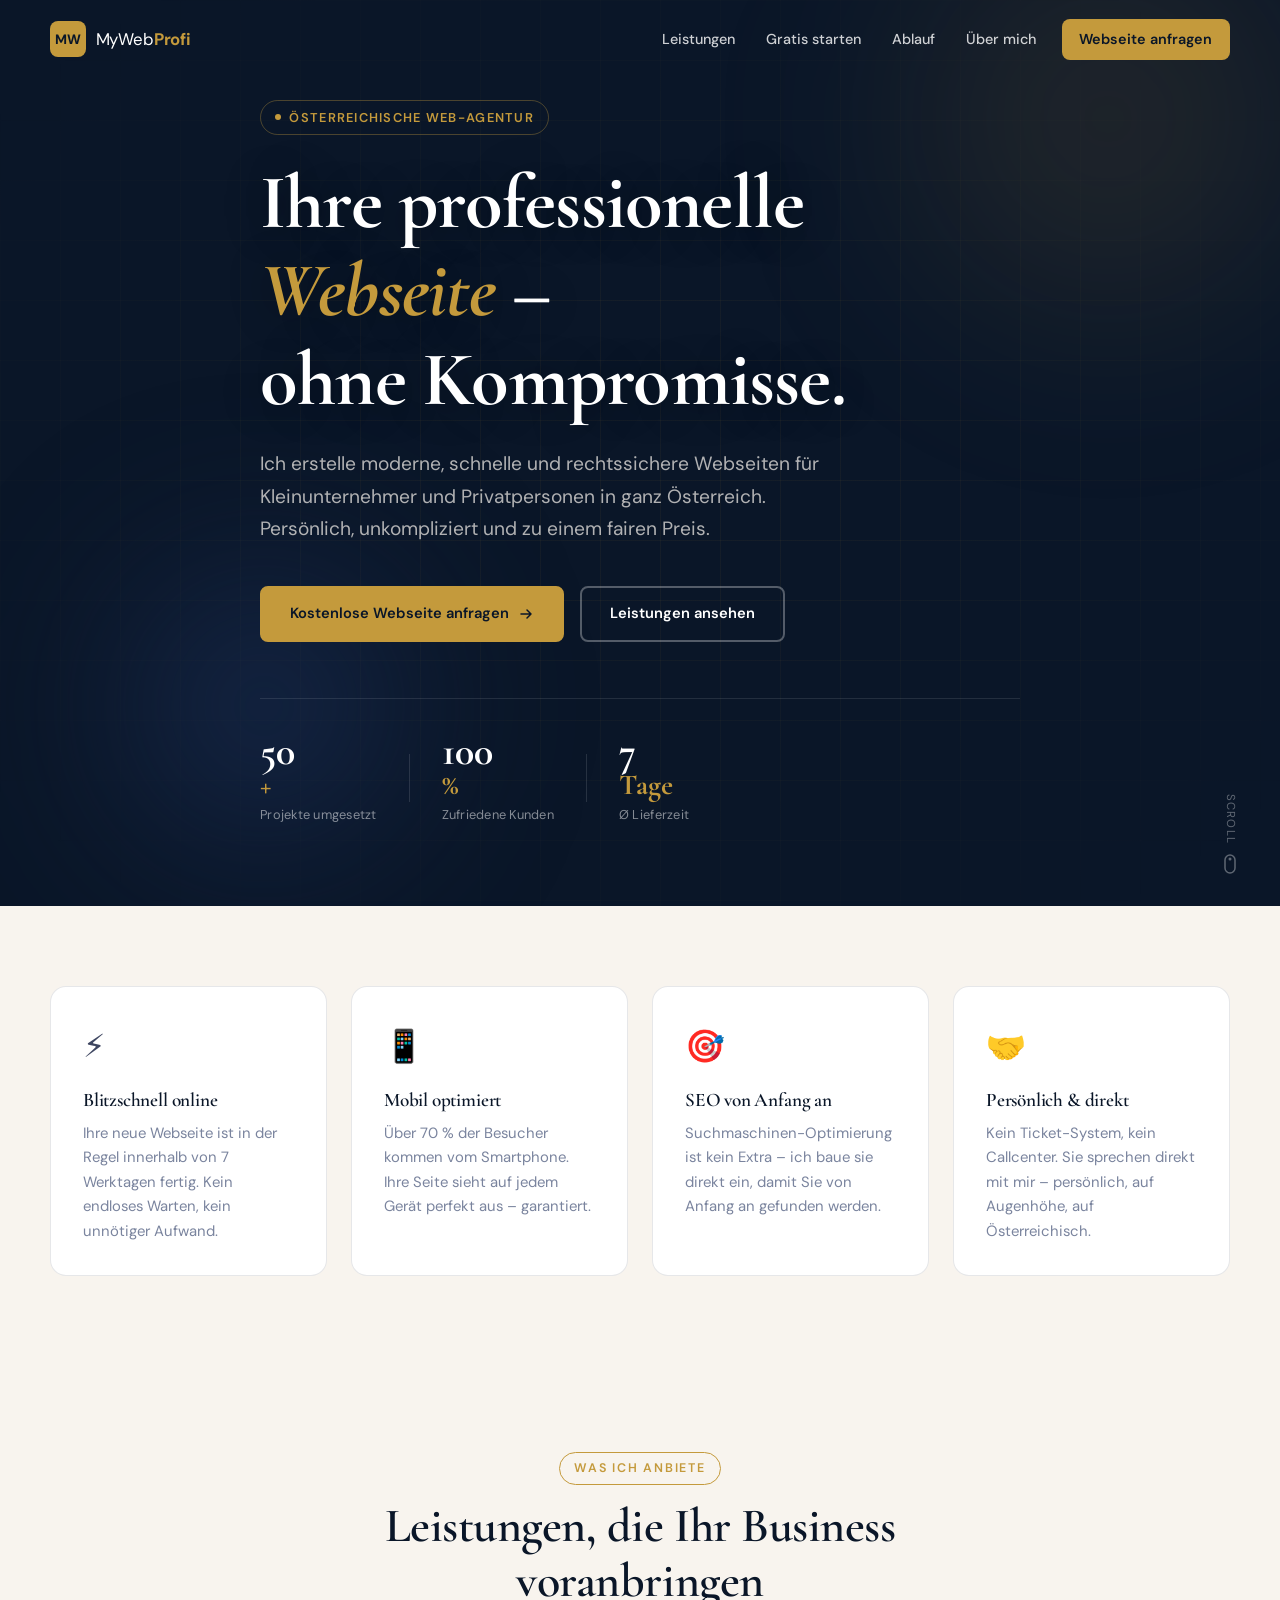
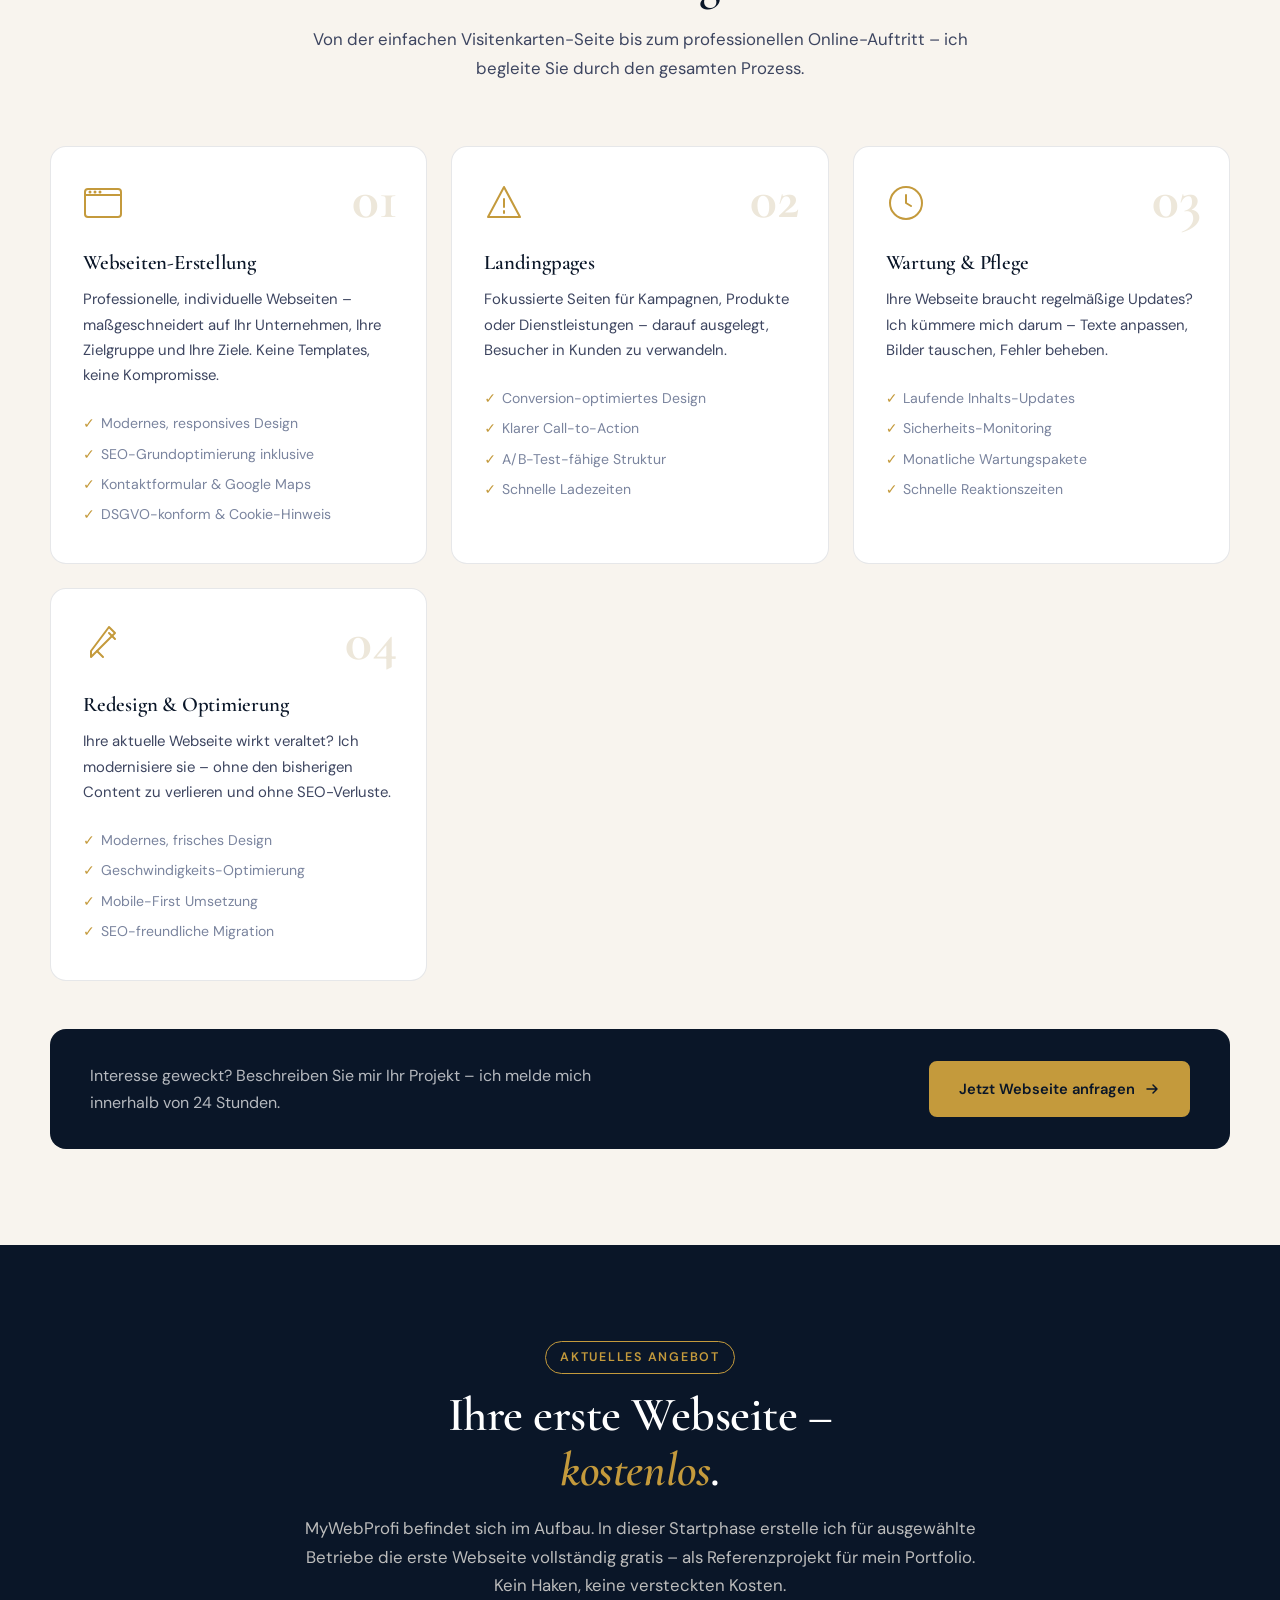
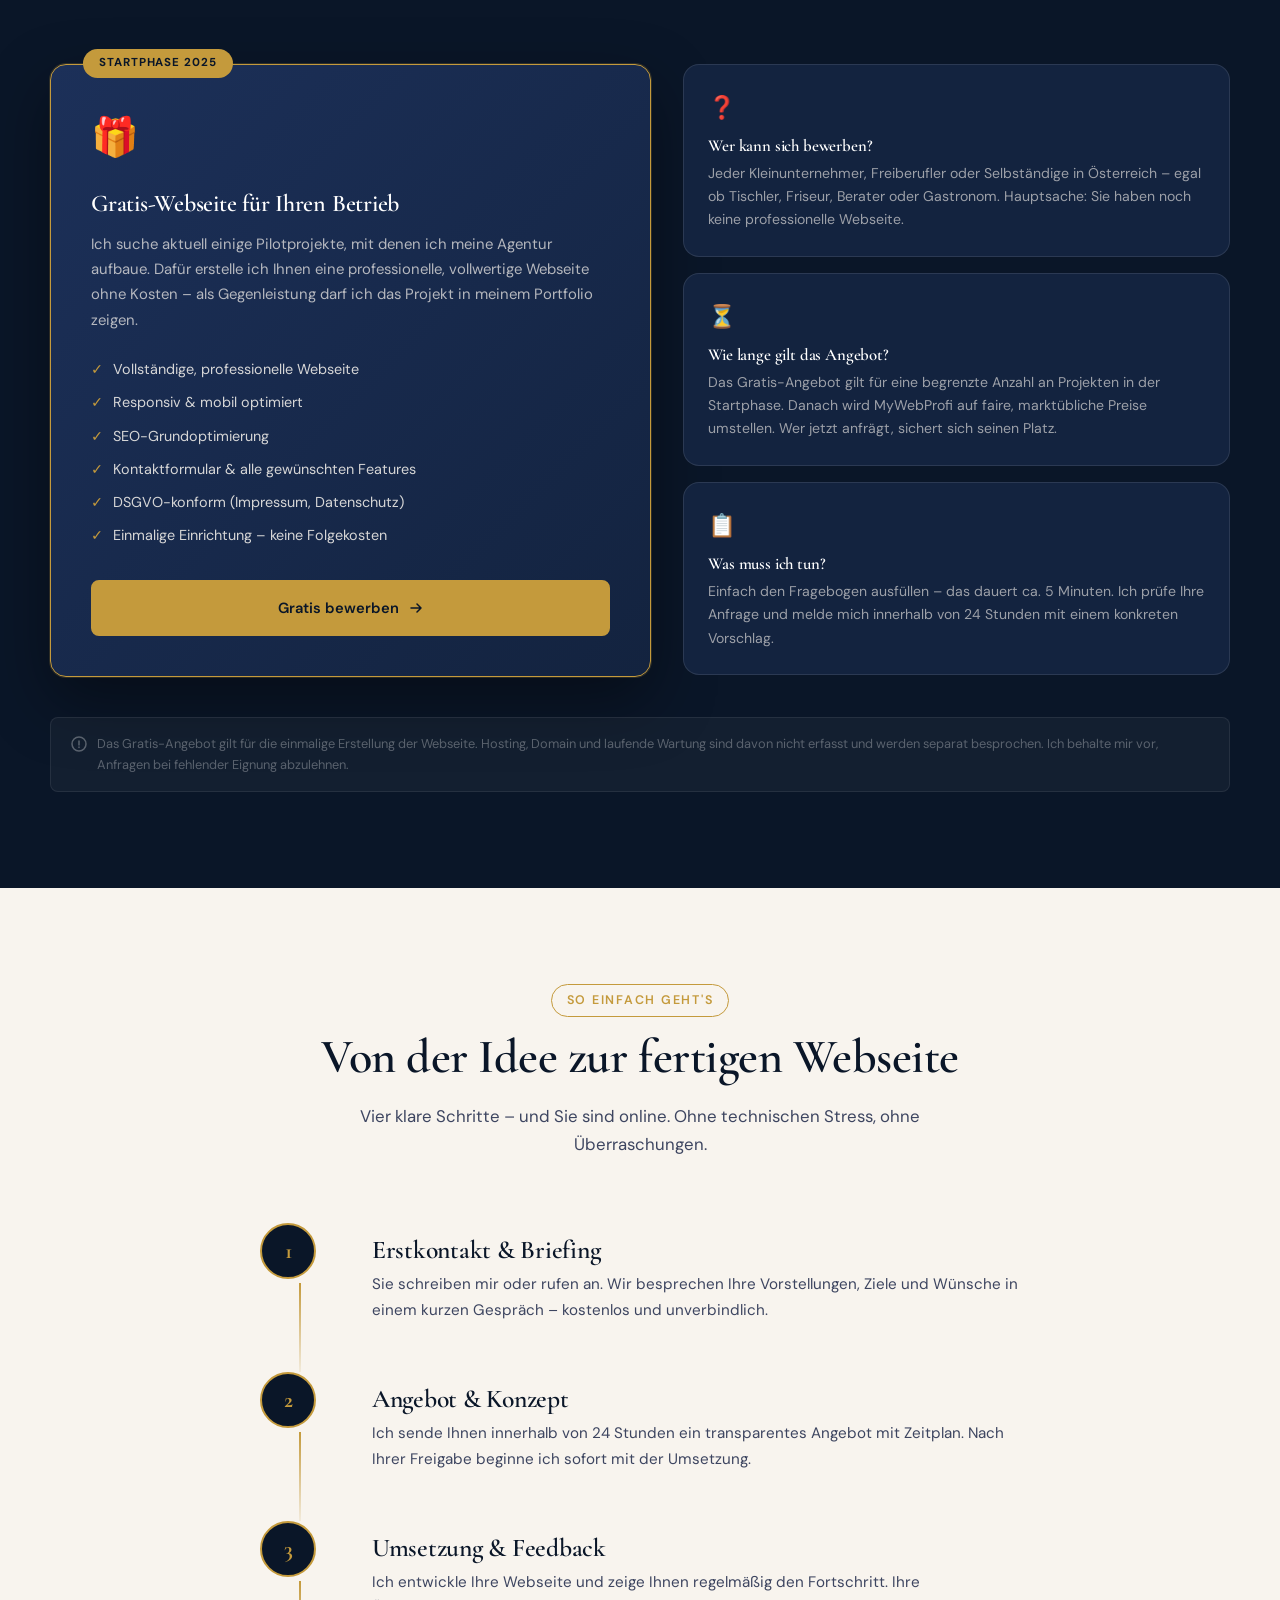
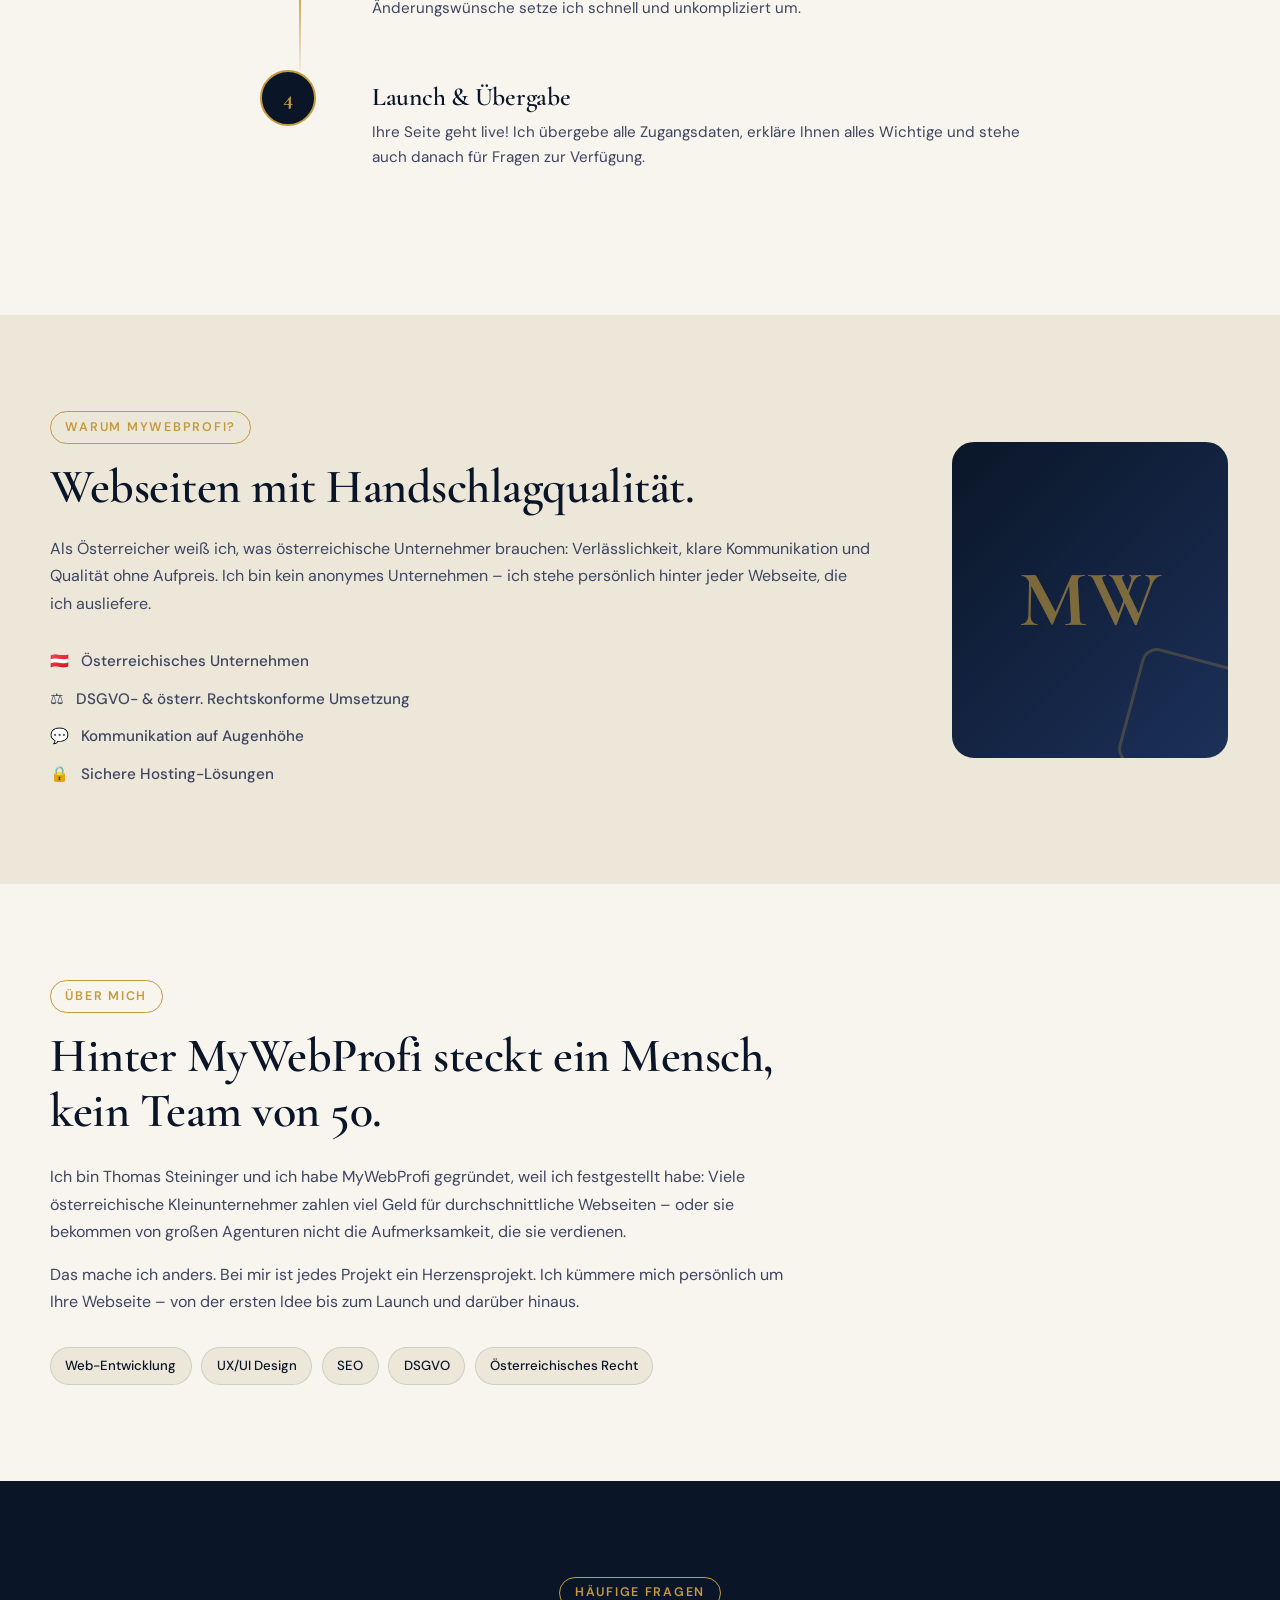
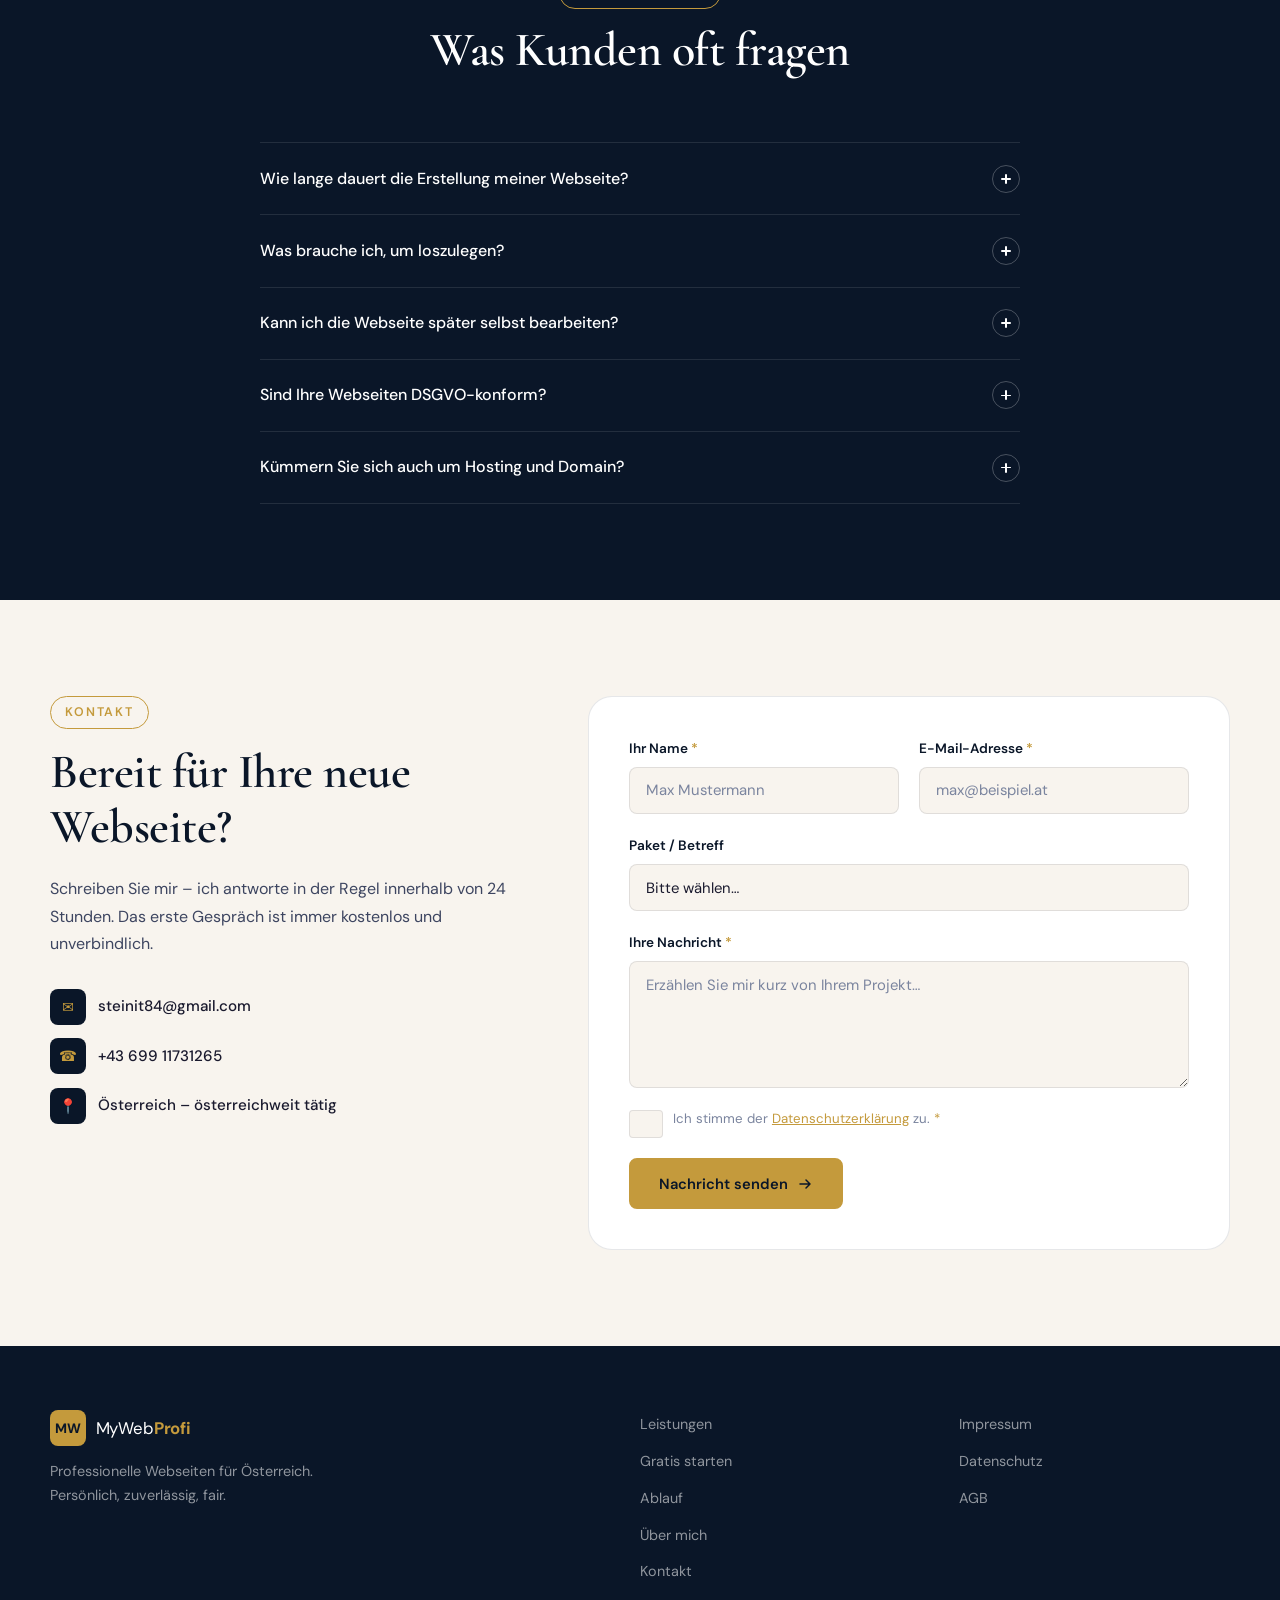
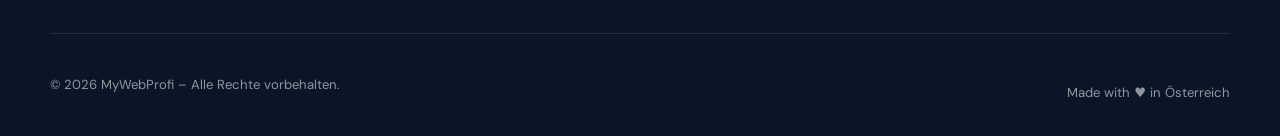
==== commit c3b55eb3: "Add files via upload" ====
--- a/index.html
+++ b/index.html
@@ -348,7 +348,7 @@
           <div class="ueber-content reveal">
             <span class="section-label">Über mich</span>
             <h2 id="ueber-title">Hinter MyWebProfi steckt ein Mensch, kein Team von 50.</h2>
-            <p>Ich bin [Ihr Name] und ich habe MyWebProfi gegründet, weil ich festgestellt habe: Viele österreichische Kleinunternehmer zahlen viel Geld für durchschnittliche Webseiten – oder sie bekommen von großen Agenturen nicht die Aufmerksamkeit, die sie verdienen.</p>
+            <p>Ich bin Thomas Steininger und ich habe MyWebProfi gegründet, weil ich festgestellt habe: Viele österreichische Kleinunternehmer zahlen viel Geld für durchschnittliche Webseiten – oder sie bekommen von großen Agenturen nicht die Aufmerksamkeit, die sie verdienen.</p>
             <p>Das mache ich anders. Bei mir ist jedes Projekt ein Herzensprojekt. Ich kümmere mich persönlich um Ihre Webseite – von der ersten Idee bis zum Launch und darüber hinaus.</p>
             <div class="ueber-skills">
               <div class="skill-tag">Web-Entwicklung</div>
@@ -428,13 +428,13 @@
             <h2 id="kontakt-title">Bereit für Ihre neue Webseite?</h2>
             <p>Schreiben Sie mir – ich antworte in der Regel innerhalb von 24 Stunden. Das erste Gespräch ist immer kostenlos und unverbindlich.</p>
             <div class="kontakt-daten">
-              <a href="mailto:office@mywebprofi.at" class="kontakt-link" aria-label="E-Mail an MyWebProfi senden">
+              <a href="mailto:steinit84@gmail.com" class="kontakt-link" aria-label="E-Mail an MyWebProfi senden">
                 <span class="kontakt-link-icon" aria-hidden="true">✉</span>
-                office@mywebprofi.at
+                steinit84@gmail.com
               </a>
-              <a href="tel:+4369911234567" class="kontakt-link" aria-label="MyWebProfi anrufen">
+              <a href="tel:+4369911731265" class="kontakt-link" aria-label="MyWebProfi anrufen">
                 <span class="kontakt-link-icon" aria-hidden="true">☎</span>
-                +43 699 1234 567
+                +43 699 11731265
               </a>
               <span class="kontakt-link">
                 <span class="kontakt-link-icon" aria-hidden="true">📍</span>
@@ -510,9 +510,9 @@
         </nav>
         <nav class="footer-legal" aria-label="Rechtliche Links">
           <ul role="list">
-            <li><a href="/impressum">Impressum</a></li>
-            <li><a href="/datenschutz">Datenschutz</a></li>
-            <li><a href="/agb">AGB</a></li>
+            <li><a href="impressum.html">Impressum</a></li>
+            <li><a href="datenschutz.html">Datenschutz</a></li>
+            <li><a href="agb.html">AGB</a></li>
           </ul>
         </nav>
       </div>
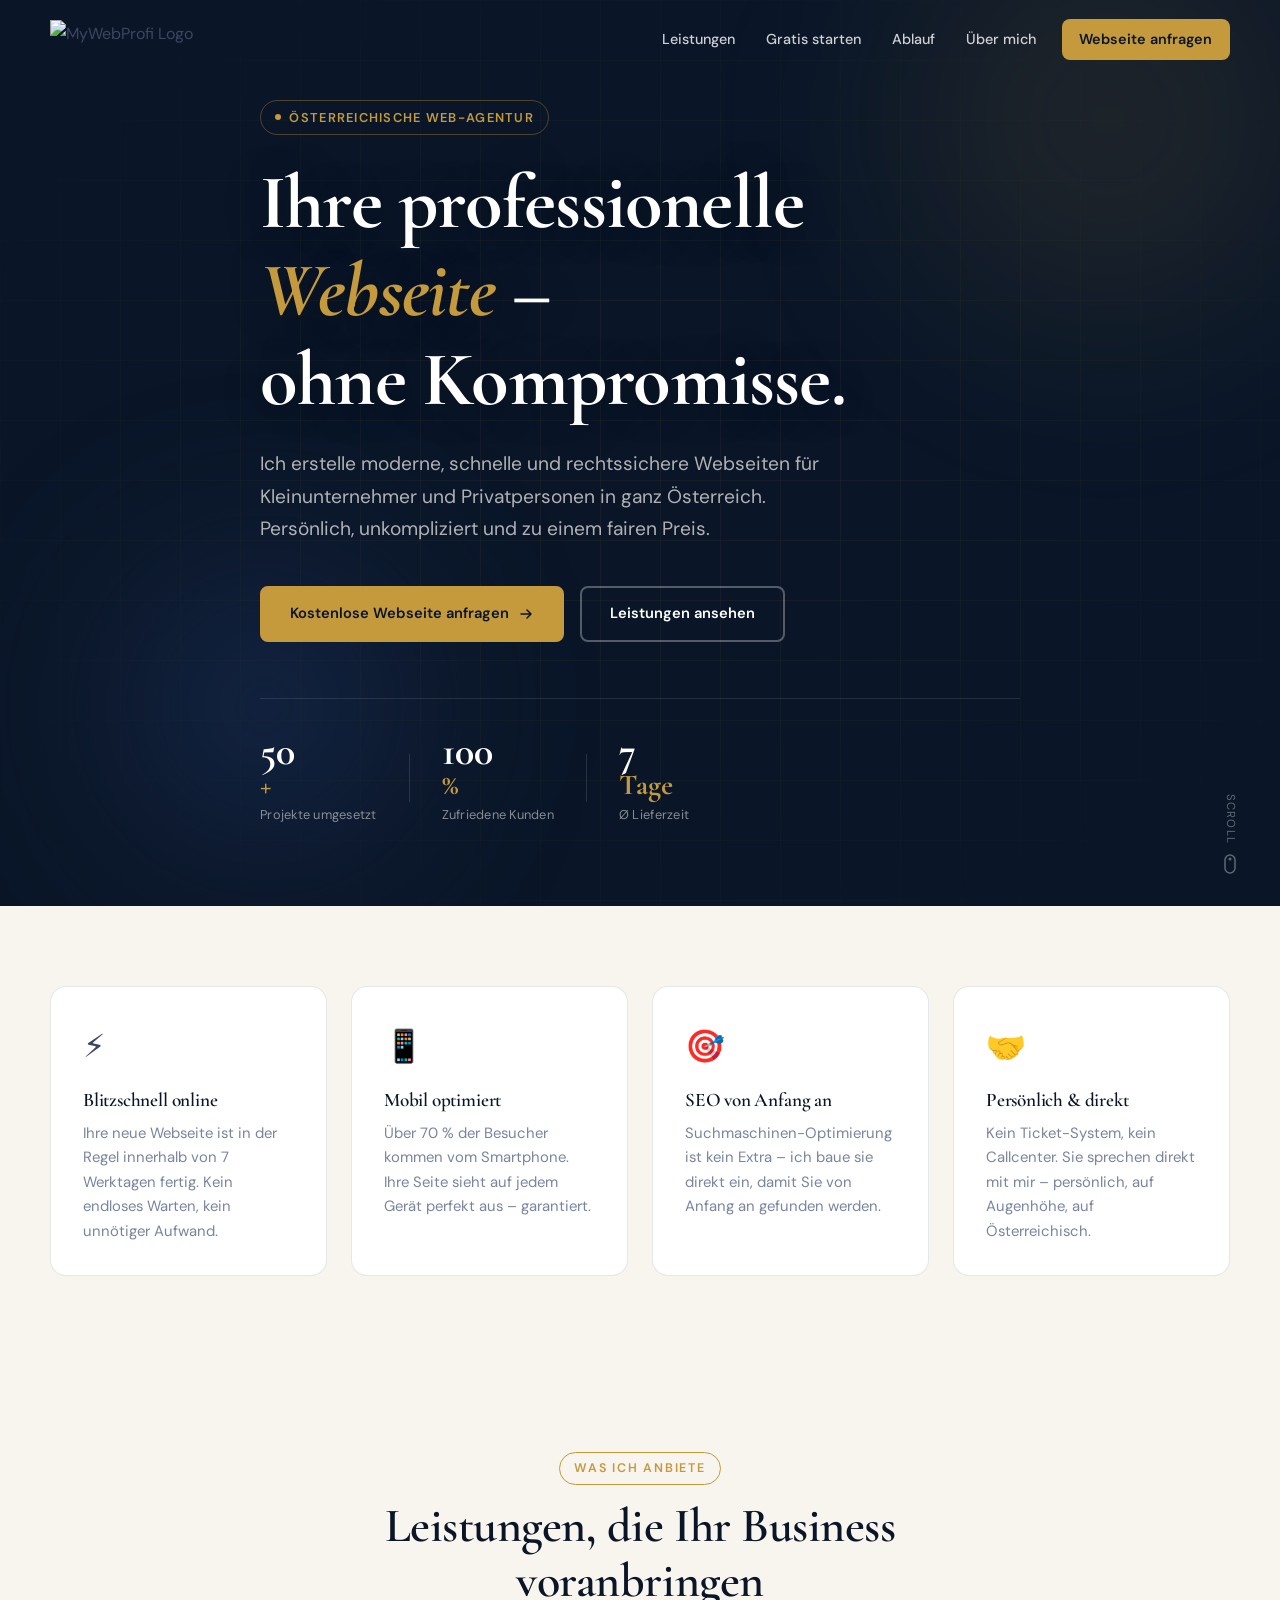
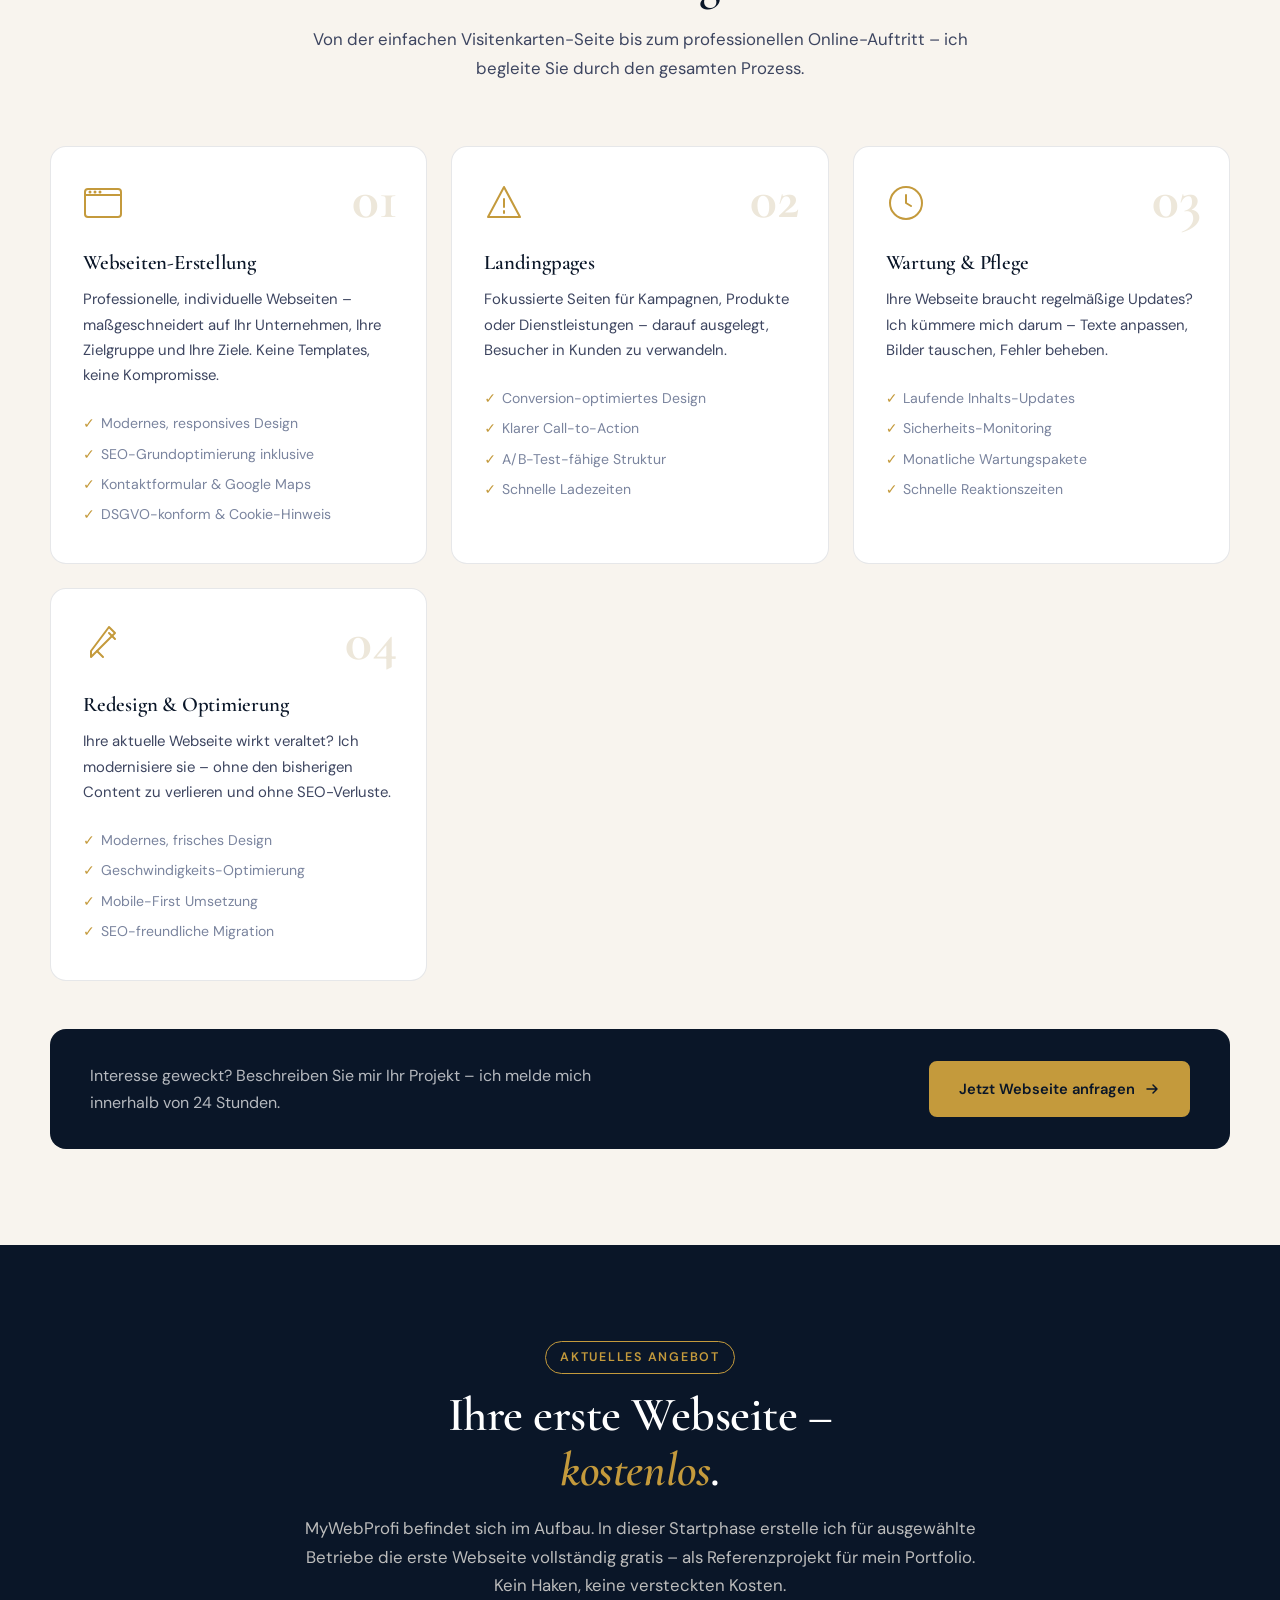
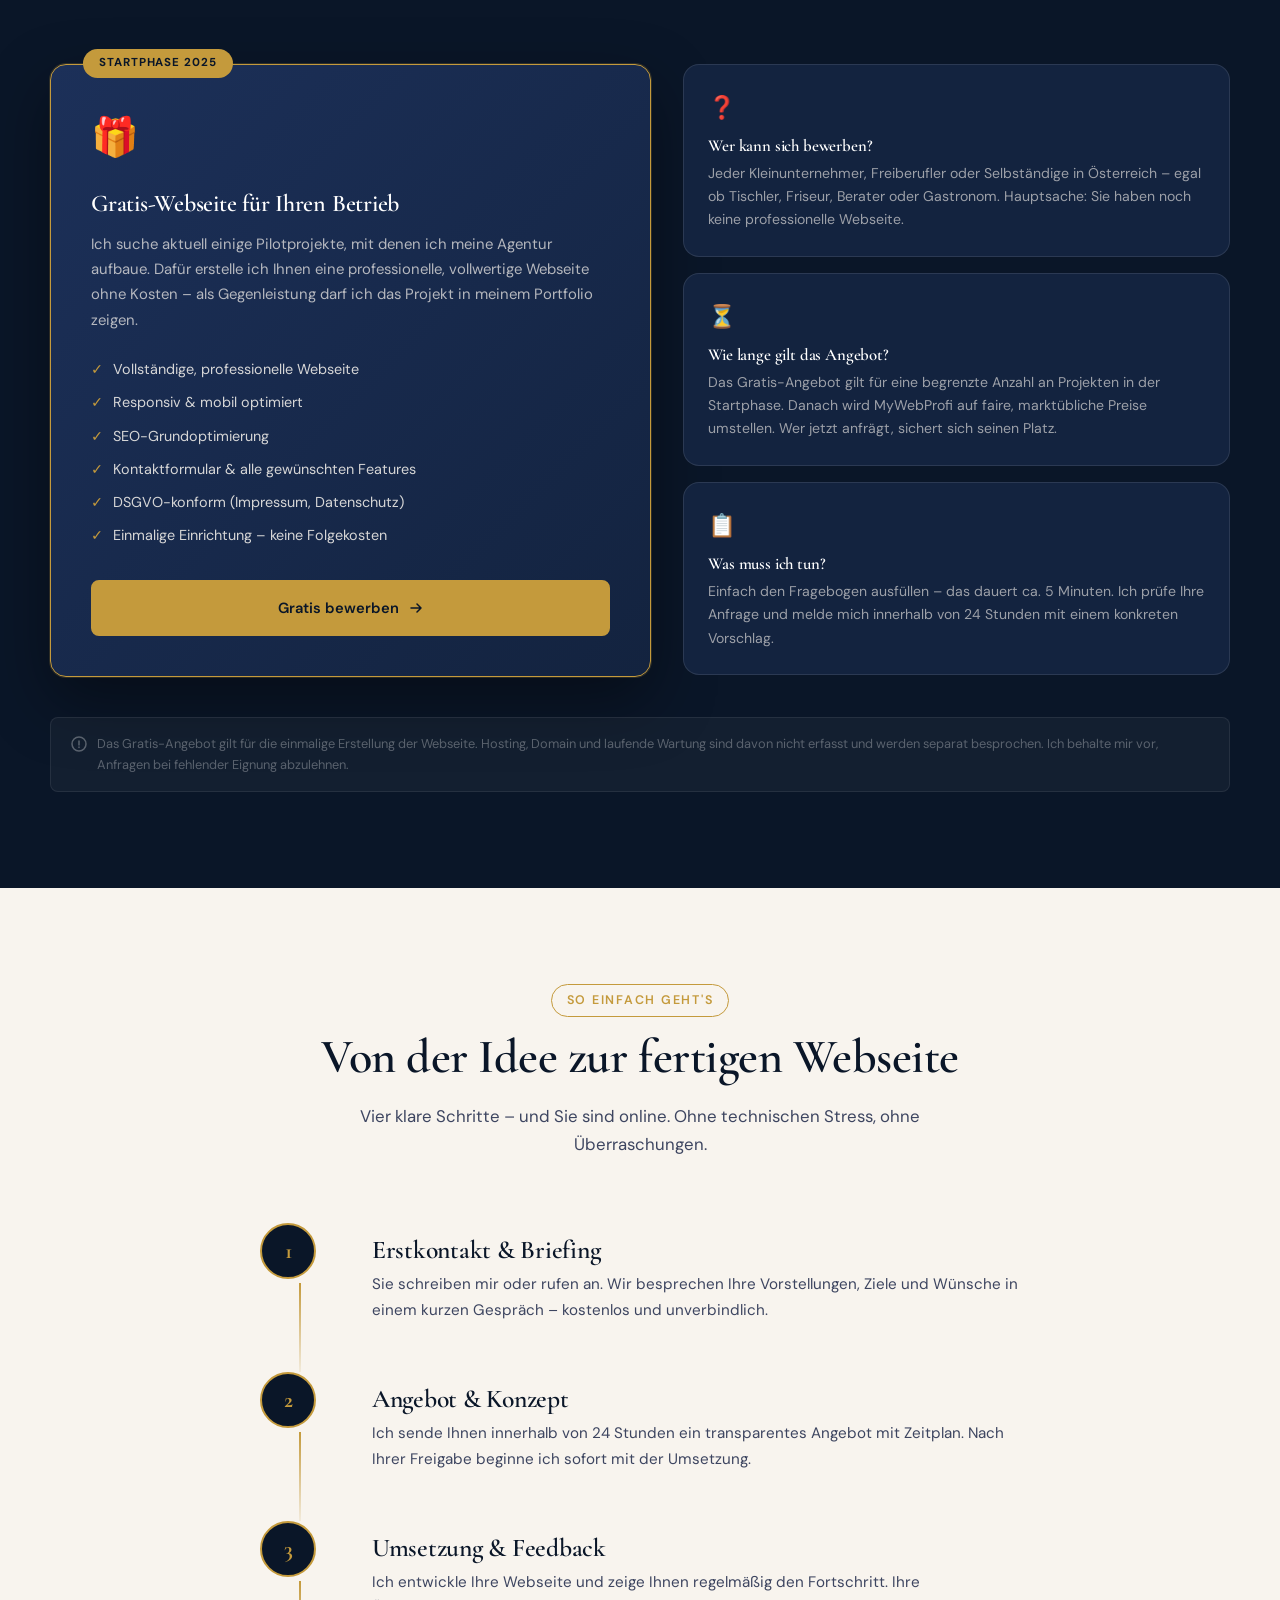
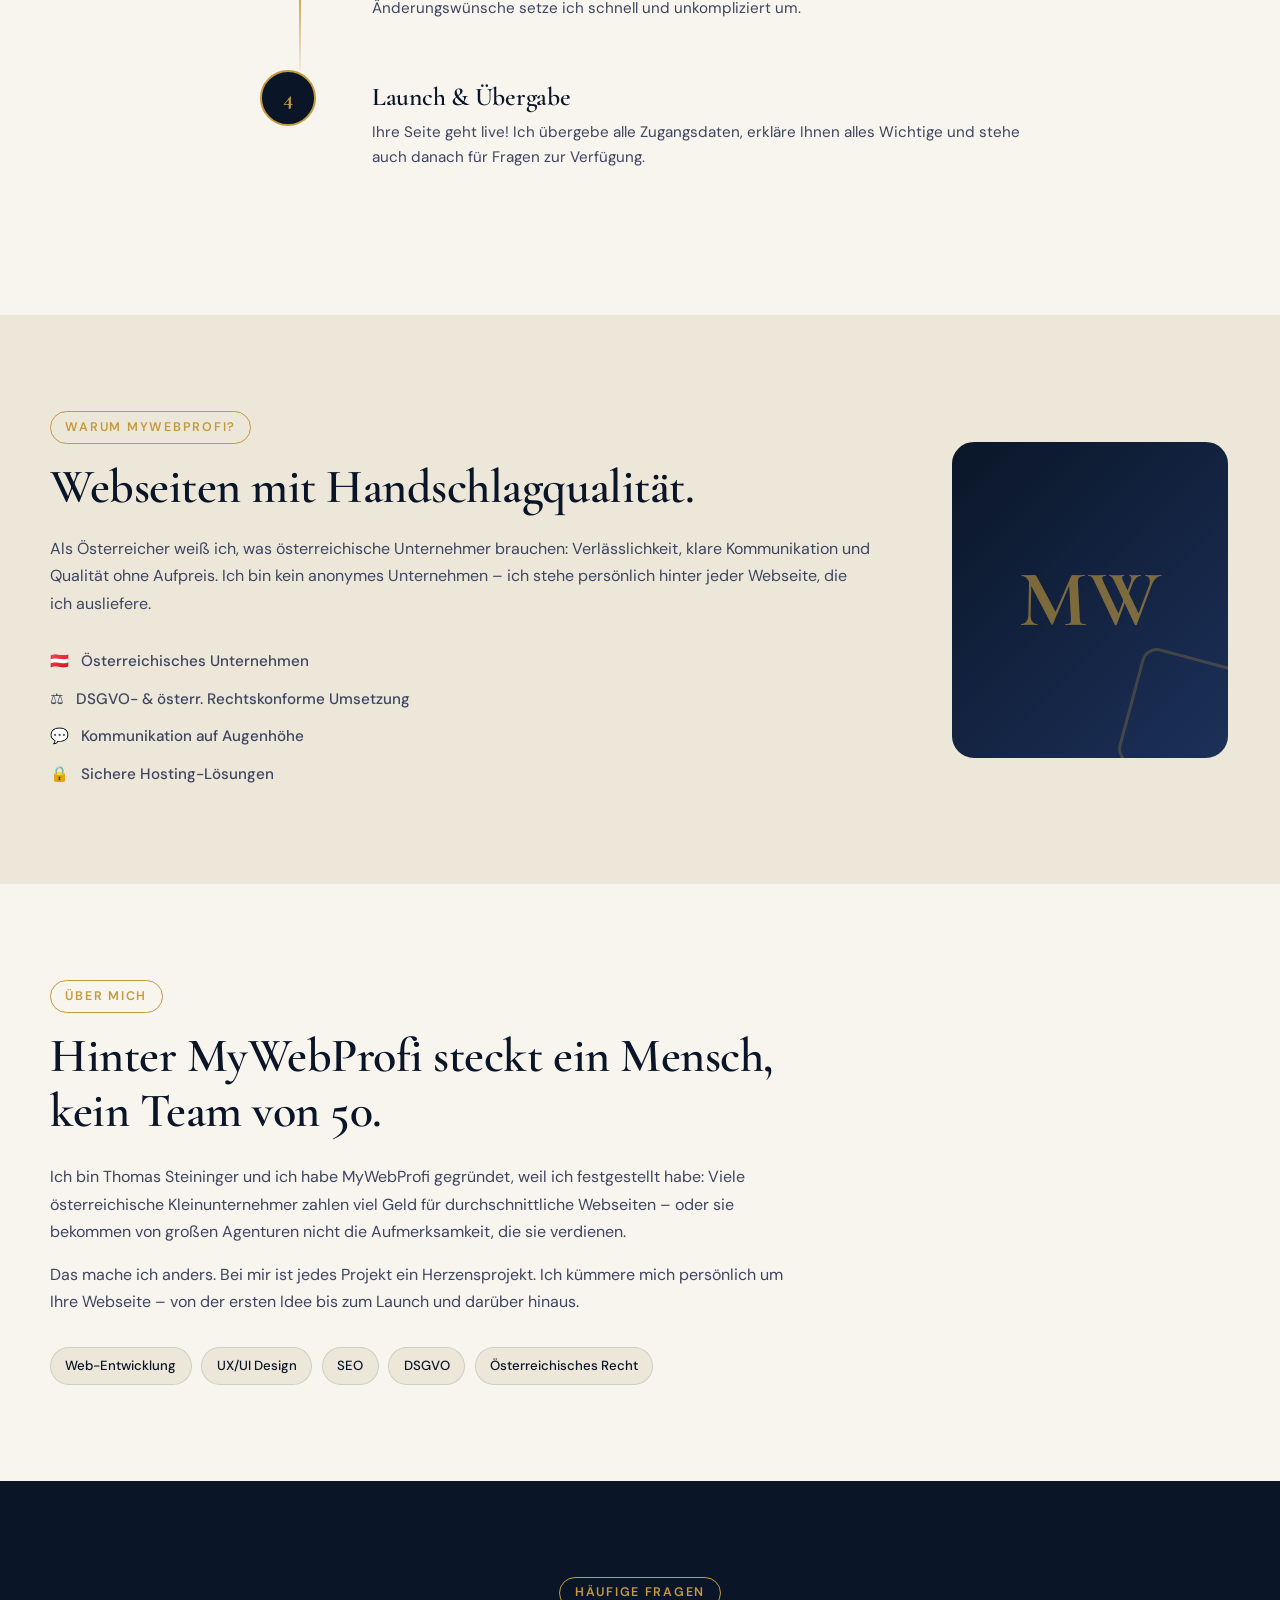
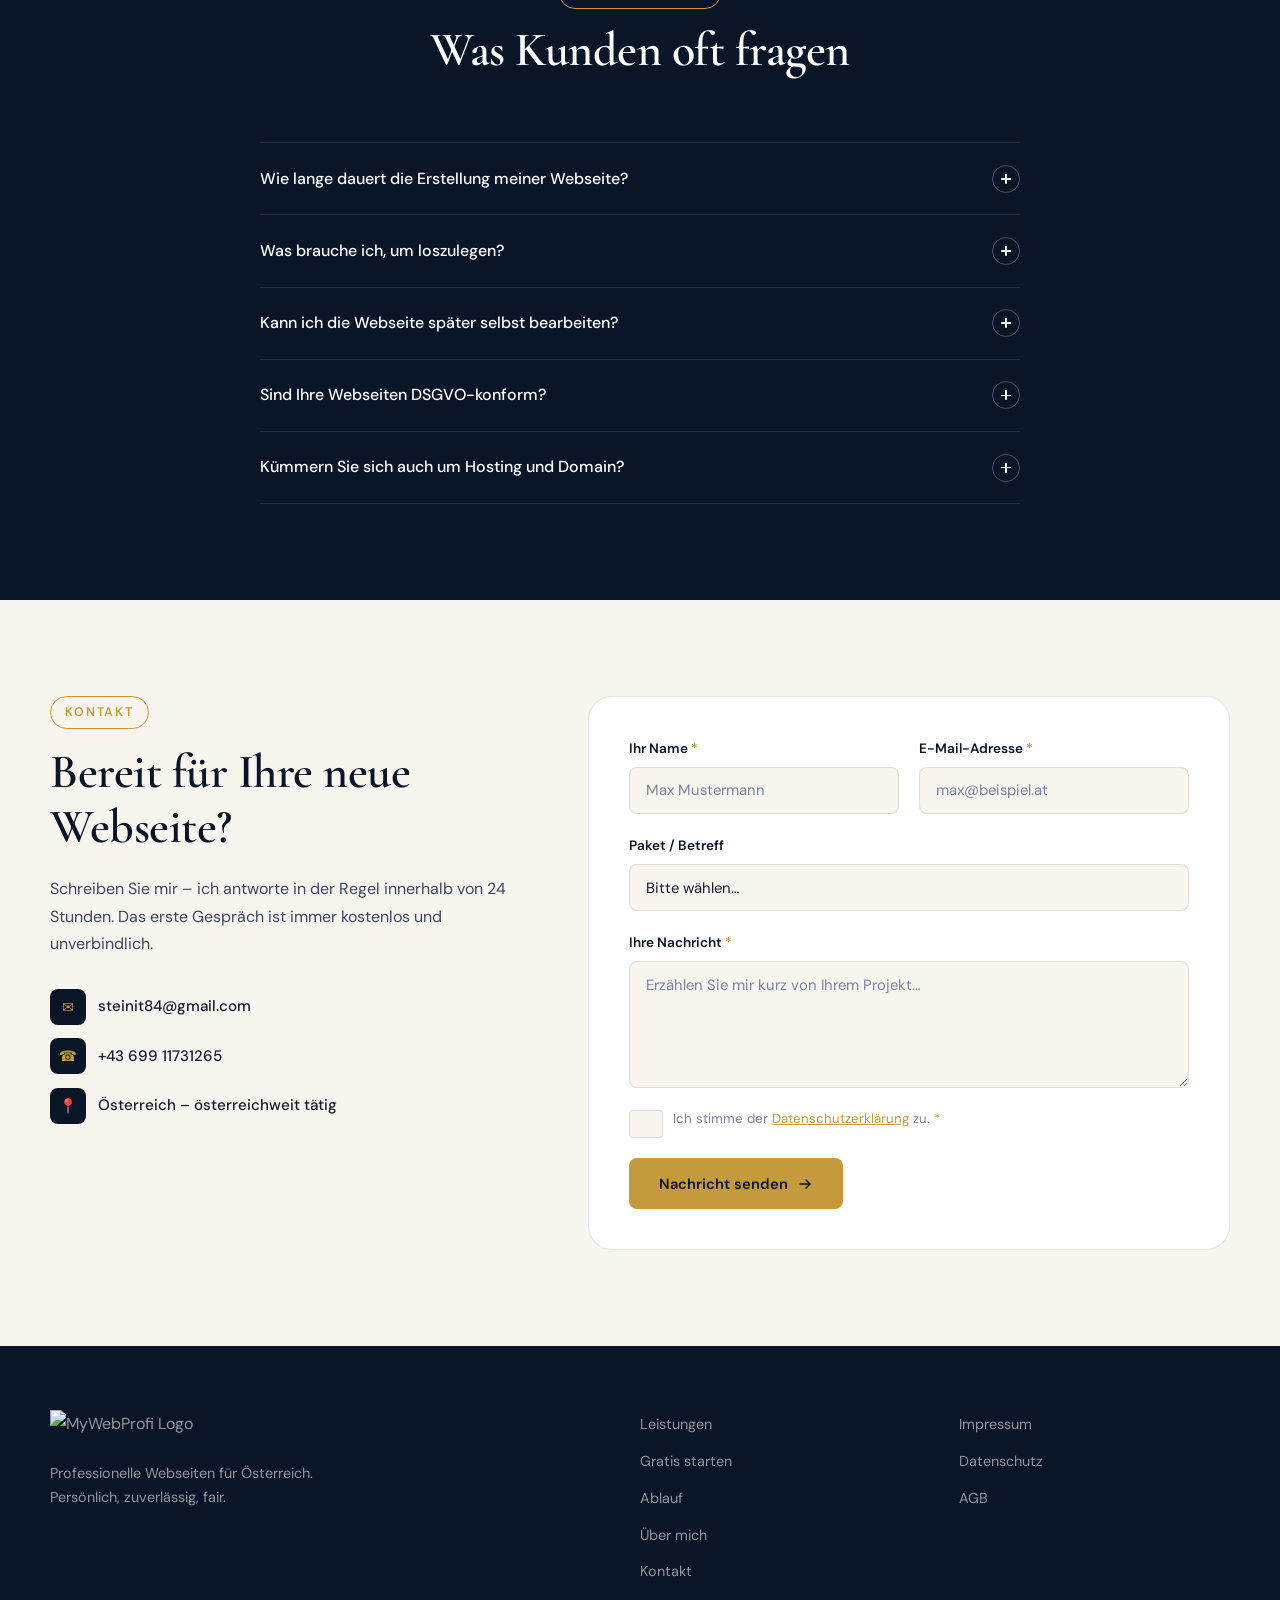
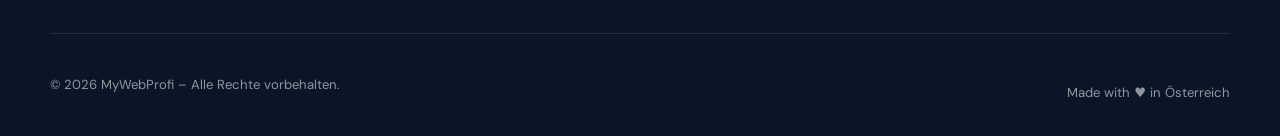
==== commit 4e79dad9: "Add files via upload" ====
--- a/index.html
+++ b/index.html
@@ -29,6 +29,7 @@
   <link rel="preconnect" href="https://fonts.gstatic.com" crossorigin />
   <link href="https://fonts.googleapis.com/css2?family=Cormorant+Garamond:ital,wght@0,400;0,600;0,700;1,400&family=DM+Sans:wght@300;400;500;600&display=swap" rel="stylesheet" />
 
+  <link rel="icon" type="image/svg+xml" href="mywebprofi_favicon.svg" />
   <link rel="stylesheet" href="style.css" />
 </head>
 <body>
@@ -37,8 +38,7 @@
   <header class="site-header" id="site-header" role="banner">
     <nav class="nav-inner" aria-label="Hauptnavigation">
       <a href="#hero" class="logo" aria-label="MyWebProfi Startseite">
-        <span class="logo-mark">MW</span>
-        <span class="logo-text">MyWeb<strong>Profi</strong></span>
+        <img src="mywebprofi_logo_dark.svg" alt="MyWebProfi Logo" class="logo-img" width="180" height="45" />
       </a>
       <button class="nav-toggle" id="nav-toggle" aria-label="Menü öffnen" aria-expanded="false" aria-controls="nav-links">
         <span></span><span></span><span></span>
@@ -494,8 +494,7 @@
       <div class="footer-inner">
         <div class="footer-brand">
           <a href="#hero" class="logo" aria-label="MyWebProfi Startseite">
-            <span class="logo-mark">MW</span>
-            <span class="logo-text">MyWeb<strong>Profi</strong></span>
+            <img src="mywebprofi_logo_dark.svg" alt="MyWebProfi Logo" class="logo-img" width="180" height="45" />
           </a>
           <p>Professionelle Webseiten für Österreich. Persönlich, zuverlässig, fair.</p>
         </div>
--- a/style.css
+++ b/style.css
@@ -208,29 +208,16 @@
 .logo {
   display: flex;
   align-items: center;
-  gap: 0.6rem;
-  color: var(--white);
-  font-family: var(--font-body);
-  font-size: 1.05rem;
-  font-weight: 400;
-  letter-spacing: -0.01em;
   text-decoration: none;
-}
-.logo-mark {
-  width: 36px; height: 36px;
-  background: var(--gold);
-  color: var(--navy);
-  border-radius: 8px;
-  display: grid;
-  place-items: center;
-  font-weight: 700;
-  font-size: 0.85rem;
-  letter-spacing: 0;
-  flex-shrink: 0;
-  transition: transform 0.2s var(--ease-out);
-}
-.logo:hover .logo-mark { transform: rotate(-6deg) scale(1.05); }
-.logo-text strong { font-weight: 700; color: var(--gold); }
+  transition: opacity 0.2s var(--ease-out);
+}
+.logo:hover { opacity: 0.85; }
+
+.logo-img {
+  height: 38px;
+  width: auto;
+  display: block;
+}
 
 /* Nav links */
 .nav-links {
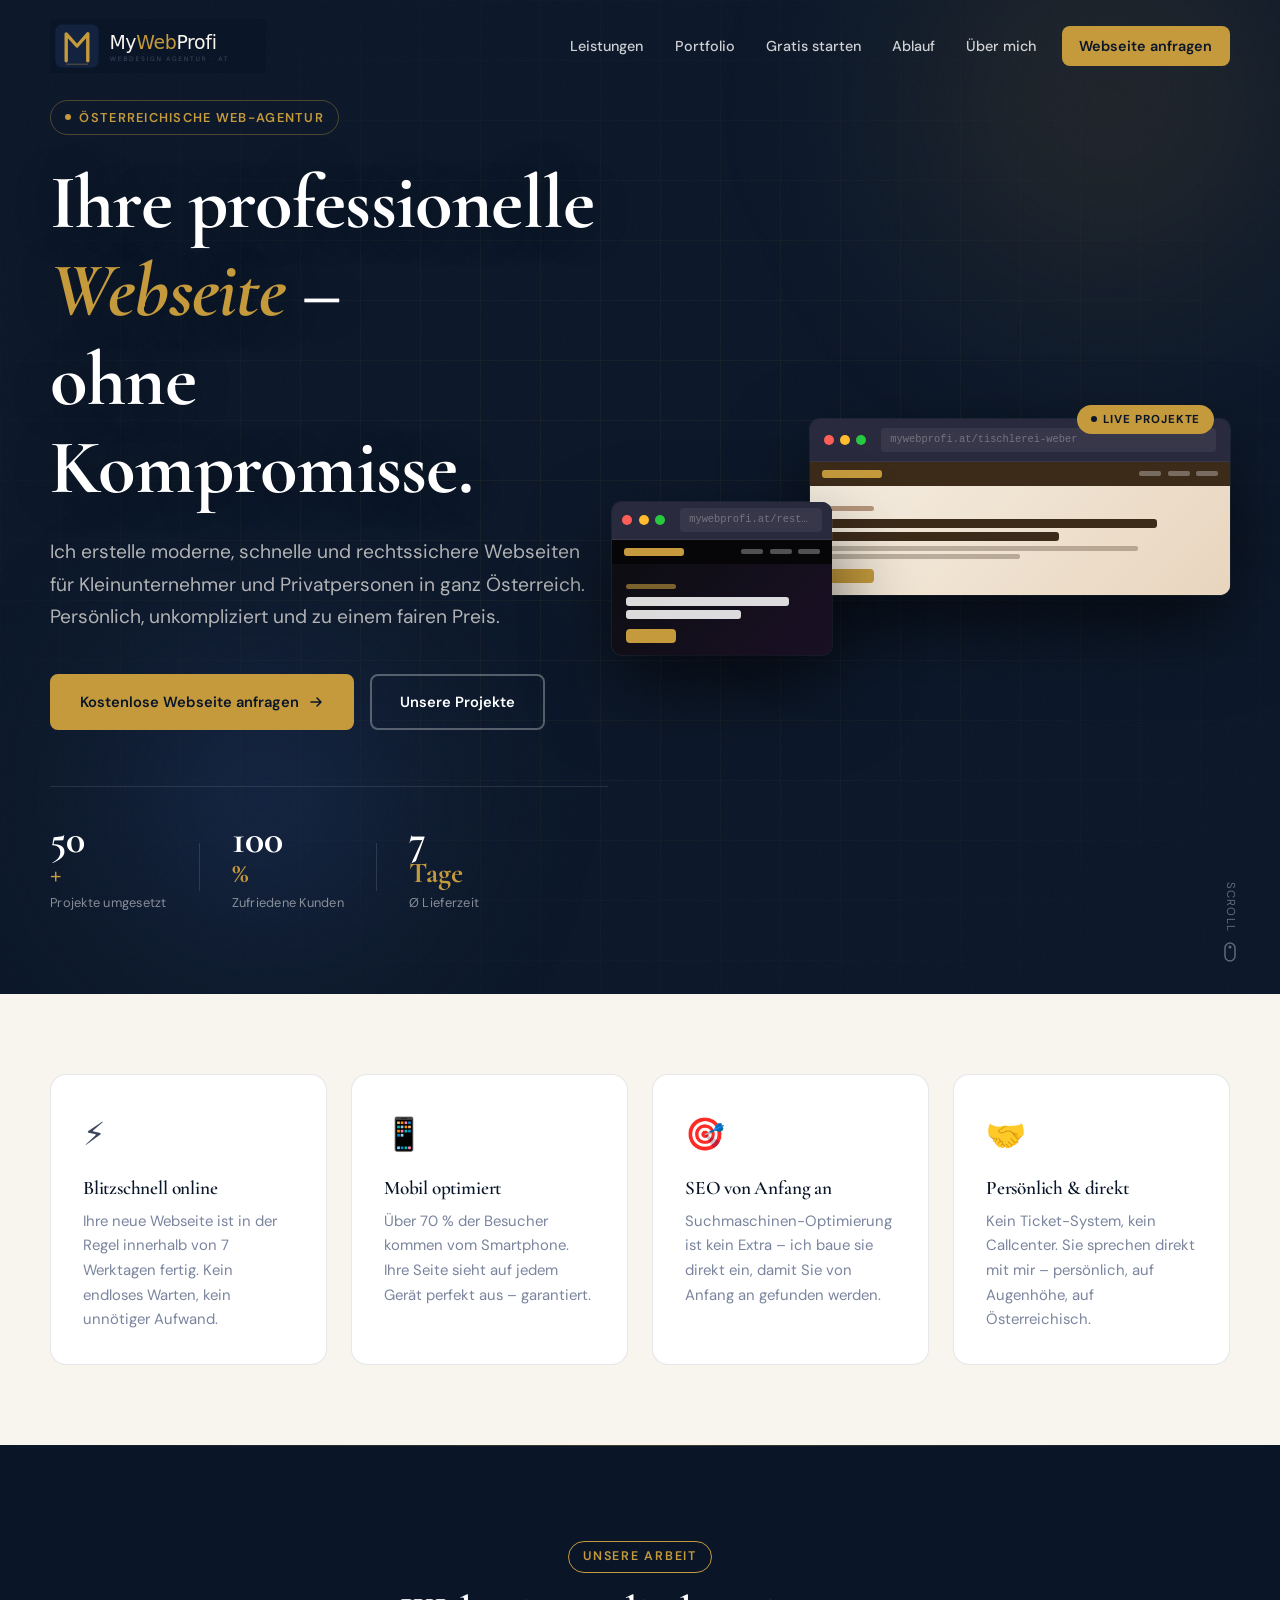
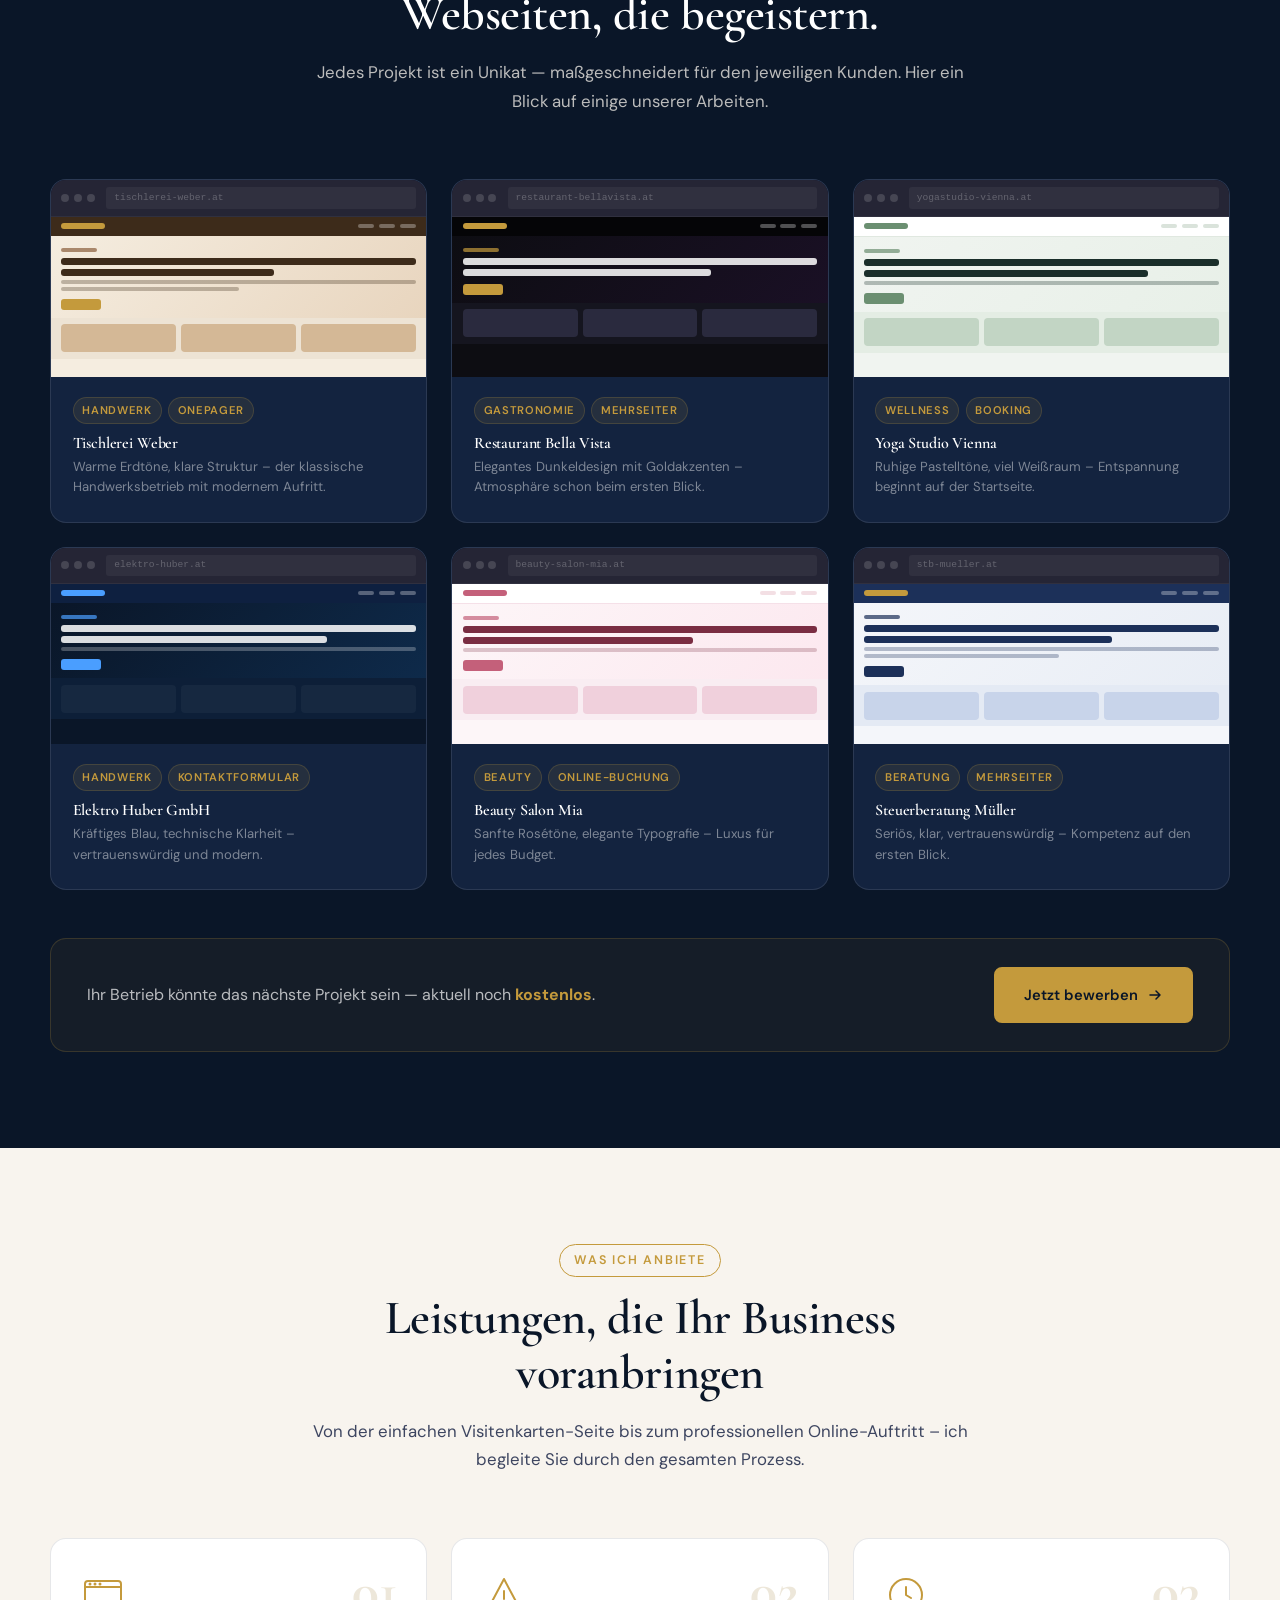
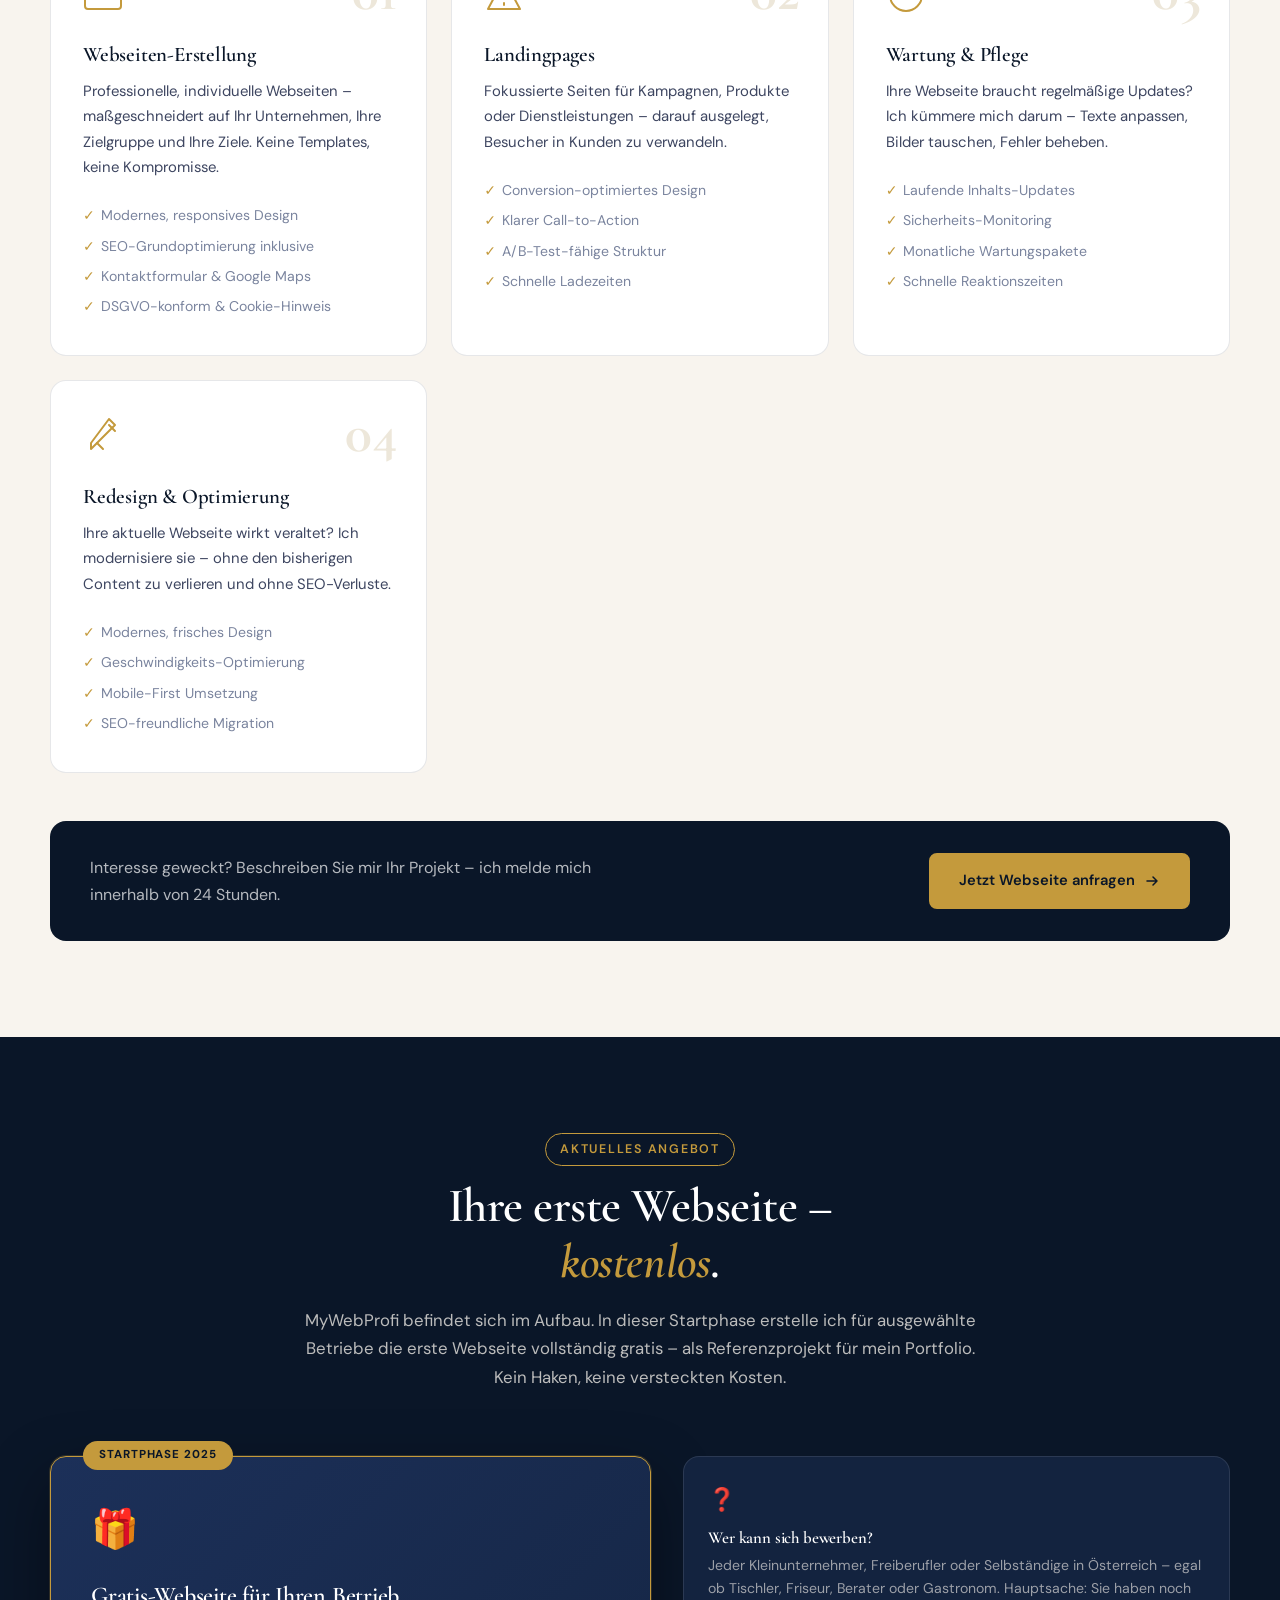
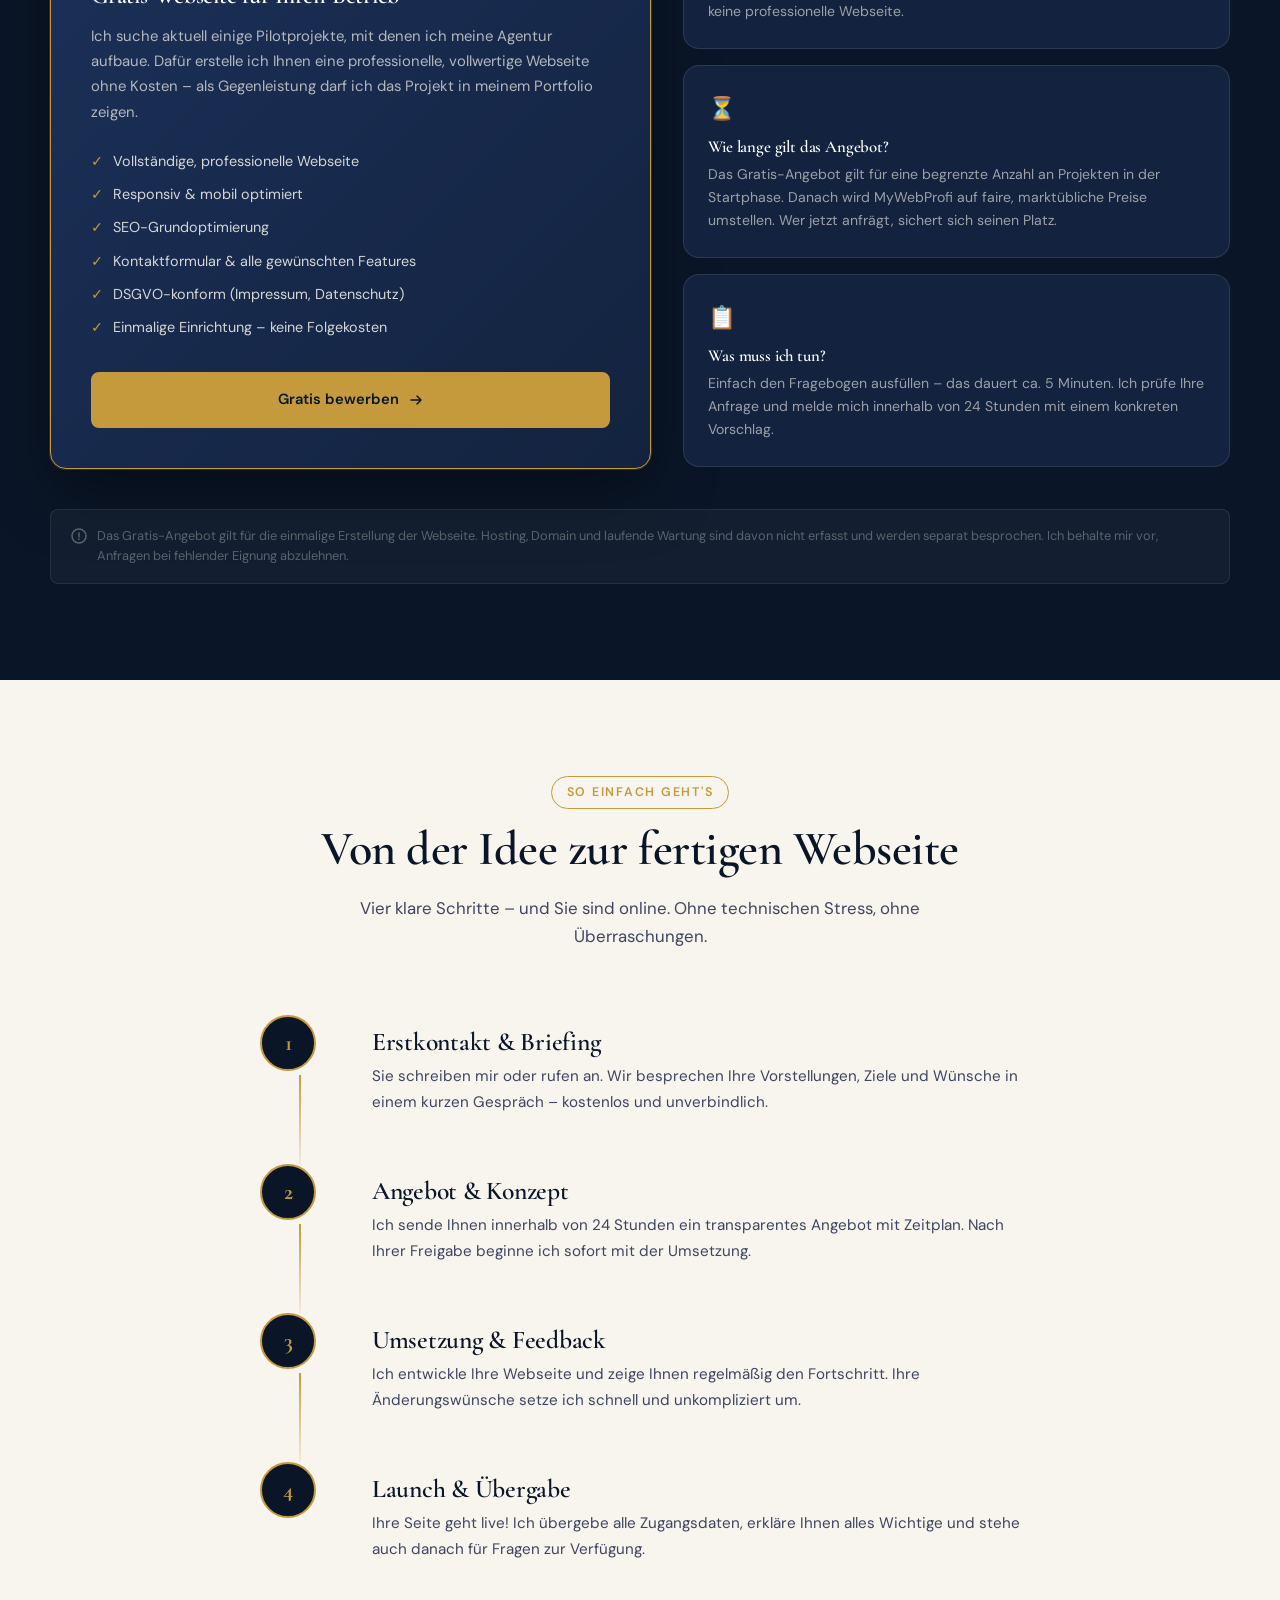
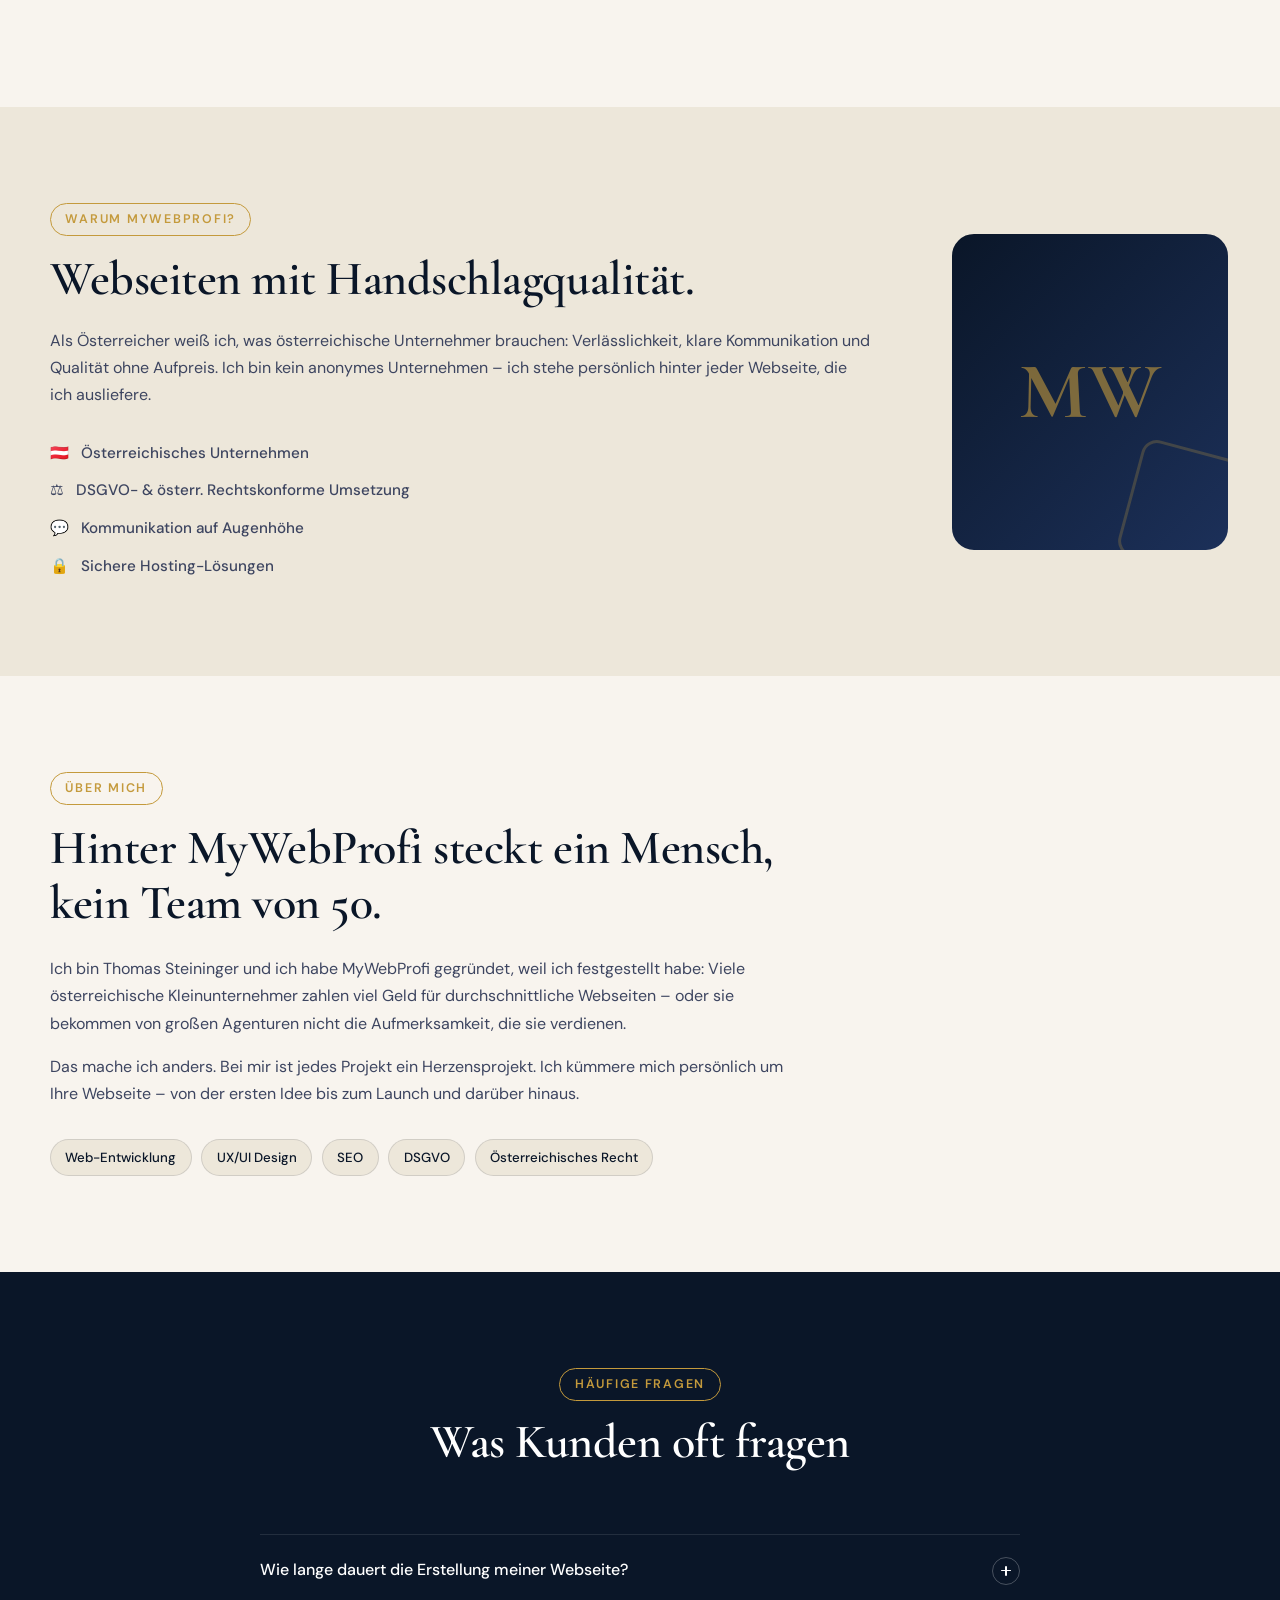
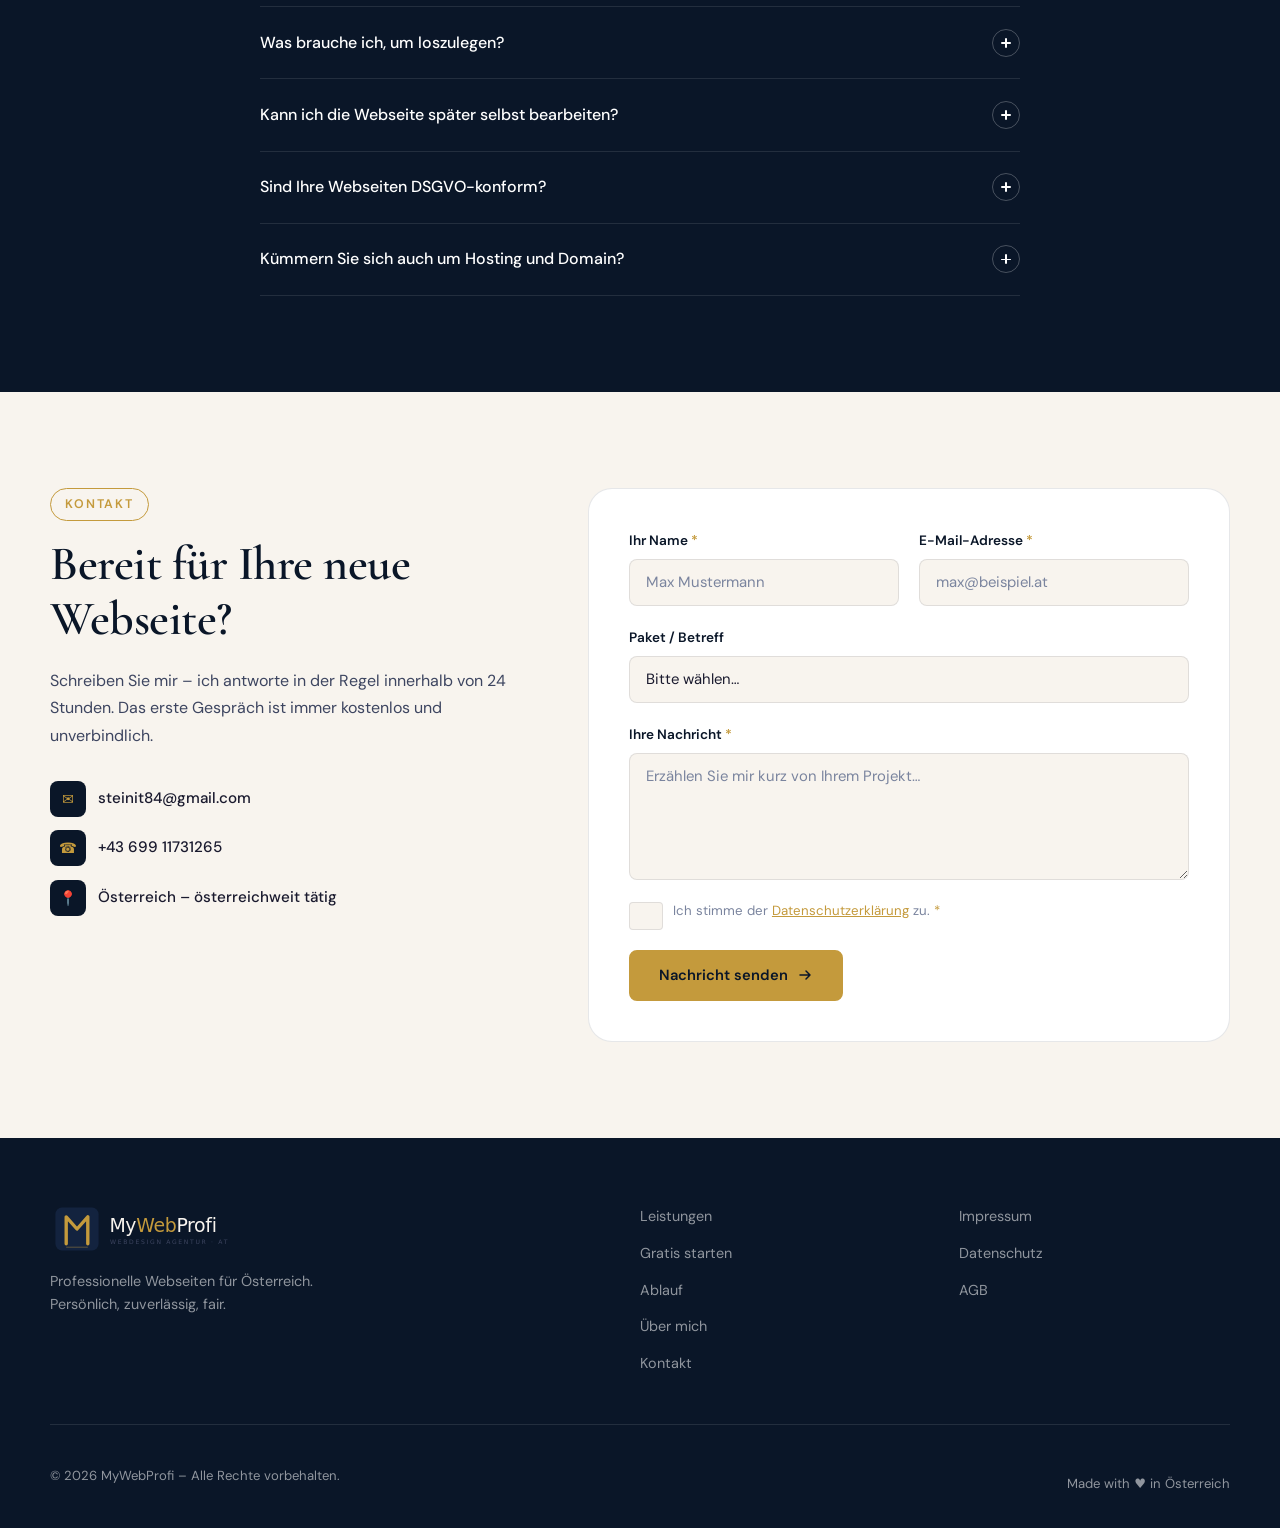
==== commit 2bb44c45: "Update index+style V1.1" ====
--- a/index.html
+++ b/index.html
@@ -45,6 +45,7 @@
       </button>
       <ul class="nav-links" id="nav-links" role="list">
         <li><a href="#leistungen">Leistungen</a></li>
+        <li><a href="#portfolio">Portfolio</a></li>
         <li><a href="#startangebot">Gratis starten</a></li>
         <li><a href="#prozess">Ablauf</a></li>
         <li><a href="#ueber-mich">Über mich</a></li>
@@ -61,46 +62,104 @@
         <div class="hero-grid"></div>
         <div class="hero-glow glow-1"></div>
         <div class="hero-glow glow-2"></div>
-      </div>
-      <div class="hero-content container">
-        <div class="hero-badge reveal">
-          <span class="badge-dot" aria-hidden="true"></span>
-          Österreichische Web-Agentur
-        </div>
-        <h1 class="hero-title reveal">
-          Ihre professionelle<br />
-          <em>Webseite</em> –<br />
-          ohne Kompromisse.
-        </h1>
-        <p class="hero-subtitle reveal">
-          Ich erstelle moderne, schnelle und rechtssichere Webseiten für
-          Kleinunternehmer und Privat&shy;personen in ganz Österreich.
-          Persönlich, unkompliziert und zu einem fairen Preis.
-        </p>
-        <div class="hero-actions reveal">
-          <a href="kundenbrief.html" class="btn btn-primary">
-            Kostenlose Webseite anfragen
-            <svg width="16" height="16" viewBox="0 0 16 16" fill="none" aria-hidden="true"><path d="M3 8h10M9 4l4 4-4 4" stroke="currentColor" stroke-width="1.5" stroke-linecap="round" stroke-linejoin="round"/></svg>
-          </a>
-          <a href="#leistungen" class="btn btn-ghost">Leistungen ansehen</a>
-        </div>
-        <div class="hero-stats reveal" role="list" aria-label="Statistiken">
-          <div class="stat" role="listitem">
-            <span class="stat-number" data-target="50">0</span><span class="stat-plus">+</span>
-            <span class="stat-label">Projekte umgesetzt</span>
-          </div>
-          <div class="stat-divider" aria-hidden="true"></div>
-          <div class="stat" role="listitem">
-            <span class="stat-number" data-target="100">0</span><span class="stat-plus">%</span>
-            <span class="stat-label">Zufriedene Kunden</span>
-          </div>
-          <div class="stat-divider" aria-hidden="true"></div>
-          <div class="stat" role="listitem">
-            <span class="stat-number" data-target="7">0</span><span class="stat-plus"> Tage</span>
-            <span class="stat-label">Ø Lieferzeit</span>
-          </div>
-        </div>
-      </div>
+        <div class="hero-grain"></div>
+      </div>
+
+      <div class="hero-inner container">
+        <!-- Left: Text -->
+        <div class="hero-content">
+          <div class="hero-badge reveal">
+            <span class="badge-dot" aria-hidden="true"></span>
+            Österreichische Web-Agentur
+          </div>
+          <h1 class="hero-title reveal">
+            Ihre professionelle<br />
+            <em>Webseite</em> –<br />
+            ohne Kompromisse.
+          </h1>
+          <p class="hero-subtitle reveal">
+            Ich erstelle moderne, schnelle und rechtssichere Webseiten für
+            Kleinunternehmer und Privat&shy;personen in ganz Österreich.
+            Persönlich, unkompliziert und zu einem fairen Preis.
+          </p>
+          <div class="hero-actions reveal">
+            <a href="kundenbrief.html" class="btn btn-primary">
+              Kostenlose Webseite anfragen
+              <svg width="16" height="16" viewBox="0 0 16 16" fill="none" aria-hidden="true"><path d="M3 8h10M9 4l4 4-4 4" stroke="currentColor" stroke-width="1.5" stroke-linecap="round" stroke-linejoin="round"/></svg>
+            </a>
+            <a href="#portfolio" class="btn btn-ghost">Unsere Projekte</a>
+          </div>
+          <div class="hero-stats reveal" role="list" aria-label="Statistiken">
+            <div class="stat" role="listitem">
+              <span class="stat-number" data-target="50">0</span><span class="stat-plus">+</span>
+              <span class="stat-label">Projekte umgesetzt</span>
+            </div>
+            <div class="stat-divider" aria-hidden="true"></div>
+            <div class="stat" role="listitem">
+              <span class="stat-number" data-target="100">0</span><span class="stat-plus">%</span>
+              <span class="stat-label">Zufriedene Kunden</span>
+            </div>
+            <div class="stat-divider" aria-hidden="true"></div>
+            <div class="stat" role="listitem">
+              <span class="stat-number" data-target="7">0</span><span class="stat-plus"> Tage</span>
+              <span class="stat-label">Ø Lieferzeit</span>
+            </div>
+          </div>
+        </div>
+
+        <!-- Right: Floating Browser Mockup -->
+        <div class="hero-mockup reveal" aria-hidden="true">
+          <div class="browser-window browser-main">
+            <div class="browser-bar">
+              <span class="browser-dot" style="background:#ff5f57"></span>
+              <span class="browser-dot" style="background:#febc2e"></span>
+              <span class="browser-dot" style="background:#28c840"></span>
+              <div class="browser-url">mywebprofi.at/tischlerei-weber</div>
+            </div>
+            <div class="browser-screen bs-holz">
+              <div class="bs-nav">
+                <div class="bs-logo-bar"></div>
+                <div class="bs-nav-links"><span></span><span></span><span></span></div>
+              </div>
+              <div class="bs-hero-area">
+                <div class="bs-tag"></div>
+                <div class="bs-h1"></div>
+                <div class="bs-h1 short"></div>
+                <div class="bs-sub"></div>
+                <div class="bs-sub half"></div>
+                <div class="bs-cta"></div>
+              </div>
+            </div>
+          </div>
+          <!-- Floating second mockup -->
+          <div class="browser-window browser-float">
+            <div class="browser-bar mini">
+              <span class="browser-dot" style="background:#ff5f57"></span>
+              <span class="browser-dot" style="background:#febc2e"></span>
+              <span class="browser-dot" style="background:#28c840"></span>
+              <div class="browser-url">mywebprofi.at/restaurant-bella</div>
+            </div>
+            <div class="browser-screen bs-restaurant">
+              <div class="bs-nav dark-nav">
+                <div class="bs-logo-bar light"></div>
+                <div class="bs-nav-links light"><span></span><span></span><span></span></div>
+              </div>
+              <div class="bs-hero-area dark-hero">
+                <div class="bs-tag gold"></div>
+                <div class="bs-h1 light"></div>
+                <div class="bs-h1 short light"></div>
+                <div class="bs-cta gold"></div>
+              </div>
+            </div>
+          </div>
+          <!-- Deko-Label -->
+          <div class="mockup-label">
+            <span class="mockup-dot"></span>
+            Live Projekte
+          </div>
+        </div>
+      </div>
+
       <div class="hero-scroll-hint" aria-hidden="true">
         <span>Scroll</span>
         <svg width="12" height="20" viewBox="0 0 12 20" fill="none"><rect x="1" y="1" width="10" height="18" rx="5" stroke="currentColor" stroke-width="1.5"/><circle cx="6" cy="5" r="1.5" fill="currentColor" class="scroll-dot"/></svg>
@@ -132,6 +191,217 @@
             <p>Kein Ticket-System, kein Callcenter. Sie sprechen direkt mit mir – persönlich, auf Augenhöhe, auf Österreichisch.</p>
           </div>
         </div>
+      </div>
+    </section>
+
+    <!-- =================== PORTFOLIO =================== -->
+    <section class="portfolio section section-dark" id="portfolio" aria-labelledby="portfolio-title">
+      <div class="container">
+        <div class="section-header reveal">
+          <span class="section-label">Unsere Arbeit</span>
+          <h2 id="portfolio-title">Webseiten, die begeistern.</h2>
+          <p>Jedes Projekt ist ein Unikat — maßgeschneidert für den jeweiligen Kunden. Hier ein Blick auf einige unserer Arbeiten.</p>
+        </div>
+
+        <div class="portfolio-grid">
+
+          <!-- Projekt 1: Tischlerei -->
+          <article class="portfolio-card reveal" aria-label="Projekt: Tischlerei Weber">
+            <div class="pf-browser">
+              <div class="pf-bar">
+                <span class="pf-dot"></span><span class="pf-dot"></span><span class="pf-dot"></span>
+                <span class="pf-url">tischlerei-weber.at</span>
+              </div>
+              <div class="pf-screen pf-holz">
+                <div class="pf-snav"><div class="pf-slogo"></div><div class="pf-slinks"><i></i><i></i><i></i></div></div>
+                <div class="pf-shero">
+                  <div class="pf-stag"></div>
+                  <div class="pf-sh1"></div>
+                  <div class="pf-sh1 w60"></div>
+                  <div class="pf-sp"></div>
+                  <div class="pf-sp w50"></div>
+                  <div class="pf-sbtn"></div>
+                </div>
+                <div class="pf-scards">
+                  <div class="pf-sc"></div><div class="pf-sc"></div><div class="pf-sc"></div>
+                </div>
+              </div>
+            </div>
+            <div class="pf-info">
+              <div class="pf-tags">
+                <span class="pf-tag">Handwerk</span>
+                <span class="pf-tag">Onepager</span>
+              </div>
+              <h3>Tischlerei Weber</h3>
+              <p>Warme Erdtöne, klare Struktur – der klassische Handwerksbetrieb mit modernem Aufritt.</p>
+            </div>
+          </article>
+
+          <!-- Projekt 2: Restaurant -->
+          <article class="portfolio-card reveal" aria-label="Projekt: Restaurant Bella Vista">
+            <div class="pf-browser">
+              <div class="pf-bar">
+                <span class="pf-dot"></span><span class="pf-dot"></span><span class="pf-dot"></span>
+                <span class="pf-url">restaurant-bellavista.at</span>
+              </div>
+              <div class="pf-screen pf-restaurant">
+                <div class="pf-snav dark"><div class="pf-slogo light"></div><div class="pf-slinks light"><i></i><i></i><i></i></div></div>
+                <div class="pf-shero dark-hero">
+                  <div class="pf-stag gold"></div>
+                  <div class="pf-sh1 light"></div>
+                  <div class="pf-sh1 w70 light"></div>
+                  <div class="pf-sbtn gold"></div>
+                </div>
+                <div class="pf-scards dark-cards">
+                  <div class="pf-sc dark"></div><div class="pf-sc dark"></div><div class="pf-sc dark"></div>
+                </div>
+              </div>
+            </div>
+            <div class="pf-info">
+              <div class="pf-tags">
+                <span class="pf-tag">Gastronomie</span>
+                <span class="pf-tag">Mehrseiter</span>
+              </div>
+              <h3>Restaurant Bella Vista</h3>
+              <p>Elegantes Dunkeldesign mit Goldakzenten – Atmosphäre schon beim ersten Blick.</p>
+            </div>
+          </article>
+
+          <!-- Projekt 3: Yoga -->
+          <article class="portfolio-card reveal" aria-label="Projekt: Yoga Studio Vienna">
+            <div class="pf-browser">
+              <div class="pf-bar">
+                <span class="pf-dot"></span><span class="pf-dot"></span><span class="pf-dot"></span>
+                <span class="pf-url">yogastudio-vienna.at</span>
+              </div>
+              <div class="pf-screen pf-yoga">
+                <div class="pf-snav"><div class="pf-slogo sage"></div><div class="pf-slinks"><i></i><i></i><i></i></div></div>
+                <div class="pf-shero yoga-hero">
+                  <div class="pf-stag sage"></div>
+                  <div class="pf-sh1 navy"></div>
+                  <div class="pf-sh1 w80 navy"></div>
+                  <div class="pf-sp navy-muted"></div>
+                  <div class="pf-sbtn sage-btn"></div>
+                </div>
+                <div class="pf-scards yoga-cards">
+                  <div class="pf-sc sage-c"></div><div class="pf-sc sage-c"></div><div class="pf-sc sage-c"></div>
+                </div>
+              </div>
+            </div>
+            <div class="pf-info">
+              <div class="pf-tags">
+                <span class="pf-tag">Wellness</span>
+                <span class="pf-tag">Booking</span>
+              </div>
+              <h3>Yoga Studio Vienna</h3>
+              <p>Ruhige Pastelltöne, viel Weißraum – Entspannung beginnt auf der Startseite.</p>
+            </div>
+          </article>
+
+          <!-- Projekt 4: Elektro -->
+          <article class="portfolio-card reveal" aria-label="Projekt: Elektro Huber GmbH">
+            <div class="pf-browser">
+              <div class="pf-bar">
+                <span class="pf-dot"></span><span class="pf-dot"></span><span class="pf-dot"></span>
+                <span class="pf-url">elektro-huber.at</span>
+              </div>
+              <div class="pf-screen pf-elektro">
+                <div class="pf-snav elekt"><div class="pf-slogo light"></div><div class="pf-slinks light"><i></i><i></i><i></i></div></div>
+                <div class="pf-shero elekt-hero">
+                  <div class="pf-stag elekt-tag"></div>
+                  <div class="pf-sh1 light"></div>
+                  <div class="pf-sh1 w75 light"></div>
+                  <div class="pf-sp light-muted"></div>
+                  <div class="pf-sbtn elekt-btn"></div>
+                </div>
+                <div class="pf-scards elekt-cards">
+                  <div class="pf-sc elekt-c"></div><div class="pf-sc elekt-c"></div><div class="pf-sc elekt-c"></div>
+                </div>
+              </div>
+            </div>
+            <div class="pf-info">
+              <div class="pf-tags">
+                <span class="pf-tag">Handwerk</span>
+                <span class="pf-tag">Kontaktformular</span>
+              </div>
+              <h3>Elektro Huber GmbH</h3>
+              <p>Kräftiges Blau, technische Klarheit – vertrauenswürdig und modern.</p>
+            </div>
+          </article>
+
+          <!-- Projekt 5: Beauty -->
+          <article class="portfolio-card reveal" aria-label="Projekt: Beauty Salon Mia">
+            <div class="pf-browser">
+              <div class="pf-bar">
+                <span class="pf-dot"></span><span class="pf-dot"></span><span class="pf-dot"></span>
+                <span class="pf-url">beauty-salon-mia.at</span>
+              </div>
+              <div class="pf-screen pf-beauty">
+                <div class="pf-snav beauty-nav"><div class="pf-slogo rose"></div><div class="pf-slinks"><i></i><i></i><i></i></div></div>
+                <div class="pf-shero beauty-hero">
+                  <div class="pf-stag rose"></div>
+                  <div class="pf-sh1 dark-rose"></div>
+                  <div class="pf-sh1 w65 dark-rose"></div>
+                  <div class="pf-sp muted-rose"></div>
+                  <div class="pf-sbtn rose-btn"></div>
+                </div>
+                <div class="pf-scards beauty-cards">
+                  <div class="pf-sc rose-c"></div><div class="pf-sc rose-c"></div><div class="pf-sc rose-c"></div>
+                </div>
+              </div>
+            </div>
+            <div class="pf-info">
+              <div class="pf-tags">
+                <span class="pf-tag">Beauty</span>
+                <span class="pf-tag">Online-Buchung</span>
+              </div>
+              <h3>Beauty Salon Mia</h3>
+              <p>Sanfte Rosétöne, elegante Typografie – Luxus für jedes Budget.</p>
+            </div>
+          </article>
+
+          <!-- Projekt 6: Steuerberatung -->
+          <article class="portfolio-card reveal" aria-label="Projekt: Steuerberatung Müller">
+            <div class="pf-browser">
+              <div class="pf-bar">
+                <span class="pf-dot"></span><span class="pf-dot"></span><span class="pf-dot"></span>
+                <span class="pf-url">stb-mueller.at</span>
+              </div>
+              <div class="pf-screen pf-stb">
+                <div class="pf-snav stb-nav"><div class="pf-slogo stb-logo"></div><div class="pf-slinks stb-links"><i></i><i></i><i></i></div></div>
+                <div class="pf-shero stb-hero">
+                  <div class="pf-stag stb-tag"></div>
+                  <div class="pf-sh1"></div>
+                  <div class="pf-sh1 w70"></div>
+                  <div class="pf-sp"></div>
+                  <div class="pf-sp w55"></div>
+                  <div class="pf-sbtn stb-btn"></div>
+                </div>
+                <div class="pf-scards stb-cards">
+                  <div class="pf-sc stb-c"></div><div class="pf-sc stb-c"></div><div class="pf-sc stb-c"></div>
+                </div>
+              </div>
+            </div>
+            <div class="pf-info">
+              <div class="pf-tags">
+                <span class="pf-tag">Beratung</span>
+                <span class="pf-tag">Mehrseiter</span>
+              </div>
+              <h3>Steuerberatung Müller</h3>
+              <p>Seriös, klar, vertrauenswürdig – Kompetenz auf den ersten Blick.</p>
+            </div>
+          </article>
+
+        </div><!-- /portfolio-grid -->
+
+        <div class="portfolio-cta reveal">
+          <p>Ihr Betrieb könnte das nächste Projekt sein — aktuell noch <strong>kostenlos</strong>.</p>
+          <a href="kundenbrief.html" class="btn btn-primary">
+            Jetzt bewerben
+            <svg width="16" height="16" viewBox="0 0 16 16" fill="none" aria-hidden="true"><path d="M3 8h10M9 4l4 4-4 4" stroke="currentColor" stroke-width="1.5" stroke-linecap="round" stroke-linejoin="round"/></svg>
+          </a>
+        </div>
+
       </div>
     </section>
 
--- a/style.css
+++ b/style.css
@@ -214,7 +214,7 @@
 .logo:hover { opacity: 0.85; }
 
 .logo-img {
-  height: 38px;
+  height: 54px;
   width: auto;
   display: block;
 }
@@ -296,6 +296,16 @@
   mask-image: radial-gradient(ellipse 80% 80% at 50% 50%, black 20%, transparent 80%);
 }
 
+/* Grain texture overlay */
+.hero-grain {
+  position: absolute;
+  inset: 0;
+  opacity: 0.035;
+  background-image: url("data:image/svg+xml,%3Csvg viewBox='0 0 256 256' xmlns='http://www.w3.org/2000/svg'%3E%3Cfilter id='noise'%3E%3CfeTurbulence type='fractalNoise' baseFrequency='0.9' numOctaves='4' stitchTiles='stitch'/%3E%3C/filter%3E%3Crect width='100%25' height='100%25' filter='url(%23noise)'/%3E%3C/svg%3E");
+  background-size: 256px 256px;
+  pointer-events: none;
+}
+
 .hero-glow {
   position: absolute;
   border-radius: 50%;
@@ -313,11 +323,17 @@
   bottom: 0; left: 5%;
 }
 
-.hero-content {
+/* Hero split layout */
+.hero-inner {
   position: relative;
   z-index: 1;
-  max-width: 760px;
-}
+  display: grid;
+  grid-template-columns: 1fr 1fr;
+  align-items: center;
+  gap: 4rem;
+}
+
+.hero-content { max-width: 600px; }
 
 .hero-badge {
   display: inline-flex;
@@ -410,6 +426,124 @@
   background: rgba(255,255,255,0.12);
 }
 
+/* ── Hero Browser Mockup ── */
+.hero-mockup {
+  position: relative;
+  display: flex;
+  justify-content: flex-end;
+  align-items: flex-start;
+}
+
+.browser-window {
+  border-radius: 10px;
+  overflow: hidden;
+  box-shadow: 0 32px 80px rgba(0,0,0,0.6), 0 0 0 1px rgba(255,255,255,0.08);
+  background: #1e1e2e;
+}
+
+.browser-main {
+  width: 100%;
+  max-width: 420px;
+  animation: floatY 6s ease-in-out infinite;
+}
+
+.browser-float {
+  position: absolute;
+  bottom: -60px;
+  left: -60px;
+  width: 220px;
+  animation: floatY 6s ease-in-out infinite reverse;
+  animation-delay: -2s;
+  z-index: 2;
+}
+
+@keyframes floatY {
+  0%, 100% { transform: translateY(0); }
+  50% { transform: translateY(-12px); }
+}
+
+.browser-bar {
+  background: #2a2a3e;
+  padding: 0.55rem 0.85rem;
+  display: flex;
+  align-items: center;
+  gap: 0.4rem;
+  border-bottom: 1px solid rgba(255,255,255,0.06);
+}
+.browser-bar.mini { padding: 0.4rem 0.65rem; }
+
+.browser-dot {
+  width: 10px; height: 10px;
+  border-radius: 50%;
+  flex-shrink: 0;
+}
+
+.browser-url {
+  flex: 1;
+  background: rgba(255,255,255,0.06);
+  border-radius: 4px;
+  margin-left: 0.5rem;
+  padding: 0.2rem 0.6rem;
+  font-size: 0.65rem;
+  color: rgba(255,255,255,0.3);
+  font-family: monospace;
+  white-space: nowrap;
+  overflow: hidden;
+  text-overflow: ellipsis;
+}
+
+.browser-screen { width: 100%; }
+
+/* Holz-Theme (Tischlerei) */
+.bs-holz { background: #f5ede0; }
+.bs-holz .bs-nav { background: #3d2b1a; display:flex; align-items:center; justify-content:space-between; padding: 0.5rem 0.75rem; }
+.bs-holz .bs-logo-bar { width: 60px; height: 8px; background: #c49a3c; border-radius: 3px; }
+.bs-holz .bs-nav-links { display:flex; gap:0.4rem; }
+.bs-holz .bs-nav-links span { width:22px; height:5px; background:rgba(255,255,255,0.3); border-radius:2px; }
+.bs-holz .bs-hero-area { padding: 1.25rem 0.85rem 0.75rem; background: linear-gradient(135deg, #f5ede0 0%, #e8d5be 100%); }
+.bs-tag { width:50px; height:5px; border-radius:8px; margin-bottom:0.5rem; background: #8B5E3C; opacity:0.6; }
+.bs-h1 { height:9px; background:#3d2b1a; border-radius:3px; margin-bottom:0.3rem; width:85%; }
+.bs-h1.short { width:60%; }
+.bs-sub { height:5px; background:rgba(61,43,26,0.3); border-radius:2px; margin-bottom:0.2rem; width:80%; }
+.bs-sub.half { width:50%; }
+.bs-cta { width:50px; height:14px; background:#c49a3c; border-radius:4px; margin-top:0.6rem; }
+
+/* Restaurant-Theme */
+.bs-restaurant { background: #0d0d12; }
+.bs-nav { display:flex; align-items:center; justify-content:space-between; padding: 0.5rem 0.75rem; }
+.dark-nav { background: rgba(0,0,0,0.5); }
+.bs-logo-bar { width: 60px; height: 8px; border-radius: 3px; background: #555; }
+.bs-logo-bar.light { background: #c49a3c; }
+.bs-nav-links { display:flex; gap:0.4rem; }
+.bs-nav-links span { width:22px; height:5px; border-radius:2px; background:rgba(0,0,0,0.15); }
+.bs-nav-links.light span { background: rgba(255,255,255,0.3); }
+.dark-hero { background: linear-gradient(135deg, #0d0d12 0%, #1a1025 100%); padding: 1.25rem 0.85rem 0.75rem; }
+.bs-tag.gold { background: #c49a3c; }
+.bs-h1.light { background: rgba(255,255,255,0.85); }
+.bs-cta.gold { background: #c49a3c; width:50px; height:14px; border-radius:4px; margin-top:0.6rem; }
+
+.mockup-label {
+  position: absolute;
+  top: -14px; right: 16px;
+  background: var(--gold);
+  color: var(--navy);
+  font-size: 0.72rem;
+  font-weight: 700;
+  letter-spacing: 0.08em;
+  text-transform: uppercase;
+  padding: 0.3rem 0.85rem;
+  border-radius: 100px;
+  display: flex;
+  align-items: center;
+  gap: 0.4rem;
+}
+.mockup-dot {
+  width: 6px; height: 6px;
+  background: var(--navy);
+  border-radius: 50%;
+  animation: pulse 2s ease-in-out infinite;
+}
+
 .hero-scroll-hint {
   position: absolute;
   bottom: 2rem;
@@ -429,6 +563,218 @@
   50% { transform: translateY(4px); }
 }
 .scroll-dot { animation: scrollBounce 2s ease-in-out infinite; }
+
+/* =====================================================
+   PORTFOLIO SECTION
+   ===================================================== */
+.portfolio { background: var(--navy); position: relative; overflow: hidden; }
+.portfolio::before {
+  content: '';
+  position: absolute;
+  top: 0; left: 0; right: 0;
+  height: 1px;
+  background: linear-gradient(90deg, transparent, var(--gold), transparent);
+  opacity: 0.3;
+}
+
+.portfolio-grid {
+  display: grid;
+  grid-template-columns: repeat(3, 1fr);
+  gap: 1.5rem;
+  margin-bottom: 3rem;
+}
+
+/* Portfolio card */
+.portfolio-card {
+  background: var(--navy-light);
+  border: 1px solid var(--border-dark);
+  border-radius: var(--radius-md);
+  overflow: hidden;
+  transition: transform 0.35s var(--ease-out), box-shadow 0.35s var(--ease-out), border-color 0.2s;
+}
+.portfolio-card:hover {
+  transform: translateY(-8px);
+  box-shadow: 0 24px 60px rgba(0,0,0,0.5);
+  border-color: rgba(196,154,60,0.35);
+}
+
+/* Mini browser frame inside card */
+.pf-browser {
+  border-radius: 0;
+  overflow: hidden;
+  background: #1a1a2e;
+}
+.pf-bar {
+  background: #252535;
+  padding: 0.45rem 0.65rem;
+  display: flex;
+  align-items: center;
+  gap: 0.3rem;
+  border-bottom: 1px solid rgba(255,255,255,0.05);
+}
+.pf-dot {
+  width: 8px; height: 8px;
+  border-radius: 50%;
+  background: rgba(255,255,255,0.15);
+  flex-shrink: 0;
+}
+.pf-url {
+  flex: 1;
+  background: rgba(255,255,255,0.05);
+  border-radius: 3px;
+  margin-left: 0.4rem;
+  padding: 0.15rem 0.5rem;
+  font-size: 0.6rem;
+  color: rgba(255,255,255,0.25);
+  font-family: monospace;
+  white-space: nowrap;
+  overflow: hidden;
+  text-overflow: ellipsis;
+}
+.pf-screen { height: 160px; overflow: hidden; position: relative; }
+
+/* Shared mini-screen elements */
+.pf-snav {
+  display: flex; align-items: center;
+  justify-content: space-between;
+  padding: 0.4rem 0.65rem;
+}
+.pf-slogo { width: 44px; height: 6px; border-radius: 3px; }
+.pf-slinks { display: flex; gap: 0.3rem; }
+.pf-slinks i { width: 16px; height: 4px; border-radius: 2px; display: block; }
+.pf-shero { padding: 0.75rem 0.65rem 0.5rem; flex: 1; }
+.pf-stag { width: 36px; height: 4px; border-radius: 8px; margin-bottom: 0.4rem; opacity: 0.7; }
+.pf-sh1 { height: 7px; border-radius: 3px; margin-bottom: 0.25rem; }
+.pf-sh1.w60 { width: 60%; }
+.pf-sh1.w65 { width: 65%; }
+.pf-sh1.w70 { width: 70%; }
+.pf-sh1.w75 { width: 75%; }
+.pf-sh1.w80 { width: 80%; }
+.pf-sp { height: 4px; border-radius: 2px; margin-bottom: 0.2rem; }
+.pf-sp.w50 { width: 50%; }
+.pf-sp.w55 { width: 55%; }
+.pf-sbtn { width: 40px; height: 11px; border-radius: 3px; margin-top: 0.5rem; }
+.pf-scards { display: grid; grid-template-columns: repeat(3, 1fr); gap: 0.3rem; padding: 0.4rem 0.65rem; }
+.pf-sc { height: 28px; border-radius: 4px; }
+
+/* ── Theme: Tischlerei Holz ── */
+.pf-holz { background: #f5ede0; }
+.pf-holz .pf-snav { background: #3d2b1a; }
+.pf-holz .pf-slogo { background: #c49a3c; }
+.pf-holz .pf-slinks i { background: rgba(255,255,255,0.3); }
+.pf-holz .pf-shero { background: linear-gradient(135deg,#f5ede0,#e8d5be); }
+.pf-holz .pf-stag { background: #8b5e3c; }
+.pf-holz .pf-sh1 { background: #3d2b1a; }
+.pf-holz .pf-sp  { background: rgba(61,43,26,0.3); }
+.pf-holz .pf-sbtn { background: #c49a3c; }
+.pf-holz .pf-scards { background: #ede3d4; }
+.pf-holz .pf-sc { background: #d4b896; }
+
+/* ── Theme: Restaurant Dark ── */
+.pf-restaurant { background: #0d0d12; }
+.pf-restaurant .pf-snav.dark { background: rgba(0,0,0,0.6); }
+.pf-restaurant .pf-slogo.light { background: #c49a3c; }
+.pf-restaurant .pf-slinks.light i { background: rgba(255,255,255,0.3); }
+.pf-restaurant .pf-shero.dark-hero { background: linear-gradient(135deg,#0d0d12,#1a1025); }
+.pf-restaurant .pf-stag.gold { background: #c49a3c; }
+.pf-restaurant .pf-sh1.light { background: rgba(255,255,255,0.85); }
+.pf-restaurant .pf-sbtn.gold { background: #c49a3c; }
+.pf-restaurant .pf-scards.dark-cards { background: #15151f; }
+.pf-restaurant .pf-sc.dark { background: #2a2a3e; }
+
+/* ── Theme: Yoga Sage ── */
+.pf-yoga { background: #f0f4f0; }
+.pf-yoga .pf-snav { background: #ffffff; border-bottom: 1px solid #e0e8e0; }
+.pf-yoga .pf-slogo.sage { background: #6b8f71; }
+.pf-yoga .pf-slinks i { background: rgba(107,143,113,0.25); }
+.pf-yoga .pf-shero.yoga-hero { background: linear-gradient(135deg,#f0f4f0,#e8f0e8); }
+.pf-yoga .pf-stag.sage { background: #6b8f71; }
+.pf-yoga .pf-sh1.navy { background: #1a2e2a; }
+.pf-yoga .pf-sp.navy-muted { background: rgba(26,46,42,0.3); }
+.pf-yoga .pf-sbtn.sage-btn { background: #6b8f71; }
+.pf-yoga .pf-scards.yoga-cards { background: #e4ede4; }
+.pf-yoga .pf-sc.sage-c { background: #c2d5c4; }
+
+/* ── Theme: Elektro Blau ── */
+.pf-elektro { background: #0a1628; }
+.pf-elektro .pf-snav.elekt { background: #0e2040; }
+.pf-elektro .pf-slogo.light { background: #4a9eff; }
+.pf-elektro .pf-slinks.light i { background: rgba(255,255,255,0.3); }
+.pf-elektro .pf-shero.elekt-hero { background: linear-gradient(135deg,#0a1628,#0e2a4a); }
+.pf-elektro .pf-stag.elekt-tag { background: #4a9eff; }
+.pf-elektro .pf-sh1.light { background: rgba(255,255,255,0.85); }
+.pf-elektro .pf-sp.light-muted { background: rgba(255,255,255,0.25); }
+.pf-elektro .pf-sbtn.elekt-btn { background: #4a9eff; }
+.pf-elektro .pf-scards.elekt-cards { background: #0d1f38; }
+.pf-elektro .pf-sc.elekt-c { background: #162840; }
+
+/* ── Theme: Beauty Rosé ── */
+.pf-beauty { background: #fdf6f8; }
+.pf-beauty .pf-snav.beauty-nav { background: #fff; border-bottom: 1px solid #f5e0e8; }
+.pf-beauty .pf-slogo.rose { background: #c4607a; }
+.pf-beauty .pf-slinks i { background: rgba(196,96,122,0.2); }
+.pf-beauty .pf-shero.beauty-hero { background: linear-gradient(135deg,#fdf6f8,#fce8ef); }
+.pf-beauty .pf-stag.rose { background: #c4607a; }
+.pf-beauty .pf-sh1.dark-rose { background: #7a2d42; }
+.pf-beauty .pf-sp.muted-rose { background: rgba(122,45,66,0.25); }
+.pf-beauty .pf-sbtn.rose-btn { background: #c4607a; }
+.pf-beauty .pf-scards.beauty-cards { background: #f9edf2; }
+.pf-beauty .pf-sc.rose-c { background: #f0d0dc; }
+
+/* ── Theme: Steuerberatung Navy ── */
+.pf-stb { background: #f4f6fa; }
+.pf-stb .pf-snav.stb-nav { background: #1c3059; }
+.pf-stb .pf-slogo.stb-logo { background: #c49a3c; }
+.pf-stb .pf-slinks.stb-links i { background: rgba(255,255,255,0.3); }
+.pf-stb .pf-shero.stb-hero { background: linear-gradient(135deg,#f4f6fa,#e8edf5); }
+.pf-stb .pf-stag.stb-tag { background: #1c3059; }
+.pf-stb .pf-sh1 { background: #1c3059; }
+.pf-stb .pf-sp { background: rgba(28,48,89,0.3); }
+.pf-stb .pf-sbtn.stb-btn { background: #1c3059; }
+.pf-stb .pf-scards.stb-cards { background: #e4eaf4; }
+.pf-stb .pf-sc.stb-c { background: #c8d4ea; }
+
+/* Portfolio card info */
+.pf-info {
+  padding: 1.25rem 1.35rem 1.5rem;
+}
+.pf-tags {
+  display: flex; gap: 0.4rem; margin-bottom: 0.6rem; flex-wrap: wrap;
+}
+.pf-tag {
+  font-size: 0.7rem; font-weight: 600;
+  letter-spacing: 0.06em; text-transform: uppercase;
+  color: var(--gold);
+  background: rgba(196,154,60,0.1);
+  border: 1px solid rgba(196,154,60,0.2);
+  padding: 0.2rem 0.55rem;
+  border-radius: 100px;
+}
+.pf-info h3 {
+  font-size: 1rem; color: var(--white);
+  margin-bottom: 0.3rem; font-weight: 600;
+}
+.pf-info p {
+  font-size: 0.82rem; color: rgba(255,255,255,0.45);
+  line-height: 1.55; margin: 0;
+}
+
+/* Portfolio CTA bar */
+.portfolio-cta {
+  display: flex;
+  align-items: center;
+  justify-content: space-between;
+  gap: 2rem;
+  flex-wrap: wrap;
+  padding: 1.75rem 2.25rem;
+  background: rgba(196,154,60,0.06);
+  border: 1px solid rgba(196,154,60,0.2);
+  border-radius: var(--radius-md);
+}
+.portfolio-cta p {
+  font-size: 1rem; color: rgba(255,255,255,0.7); margin: 0;
+}
+.portfolio-cta strong { color: var(--gold); }
 
 /* ---------- USPs ---------- */
 .usps { padding-block: 5rem; background: var(--cream); }
@@ -1206,6 +1552,12 @@
 .prozess-steps .reveal:nth-child(4) { transition-delay: 0.3s; }
 
 /* ---------- Responsive: Tablet ---------- */
+@media (max-width: 1024px) {
+  .portfolio-grid { grid-template-columns: repeat(2, 1fr); }
+  .hero-inner { grid-template-columns: 1fr; gap: 3rem; }
+  .hero-mockup { display: none; }
+}
+
 @media (max-width: 900px) {
   :root { --section-gap: 4.5rem; }
 
@@ -1231,8 +1583,9 @@
 /* ---------- Responsive: Mobile ---------- */
 @media (max-width: 640px) {
   :root { --section-gap: 4rem; }
-
   h1 { font-size: 2.5rem; }
+  .portfolio-grid { grid-template-columns: 1fr; }
+  .portfolio-cta { flex-direction: column; align-items: flex-start; }
 
   .nav-toggle { display: flex; }
 
